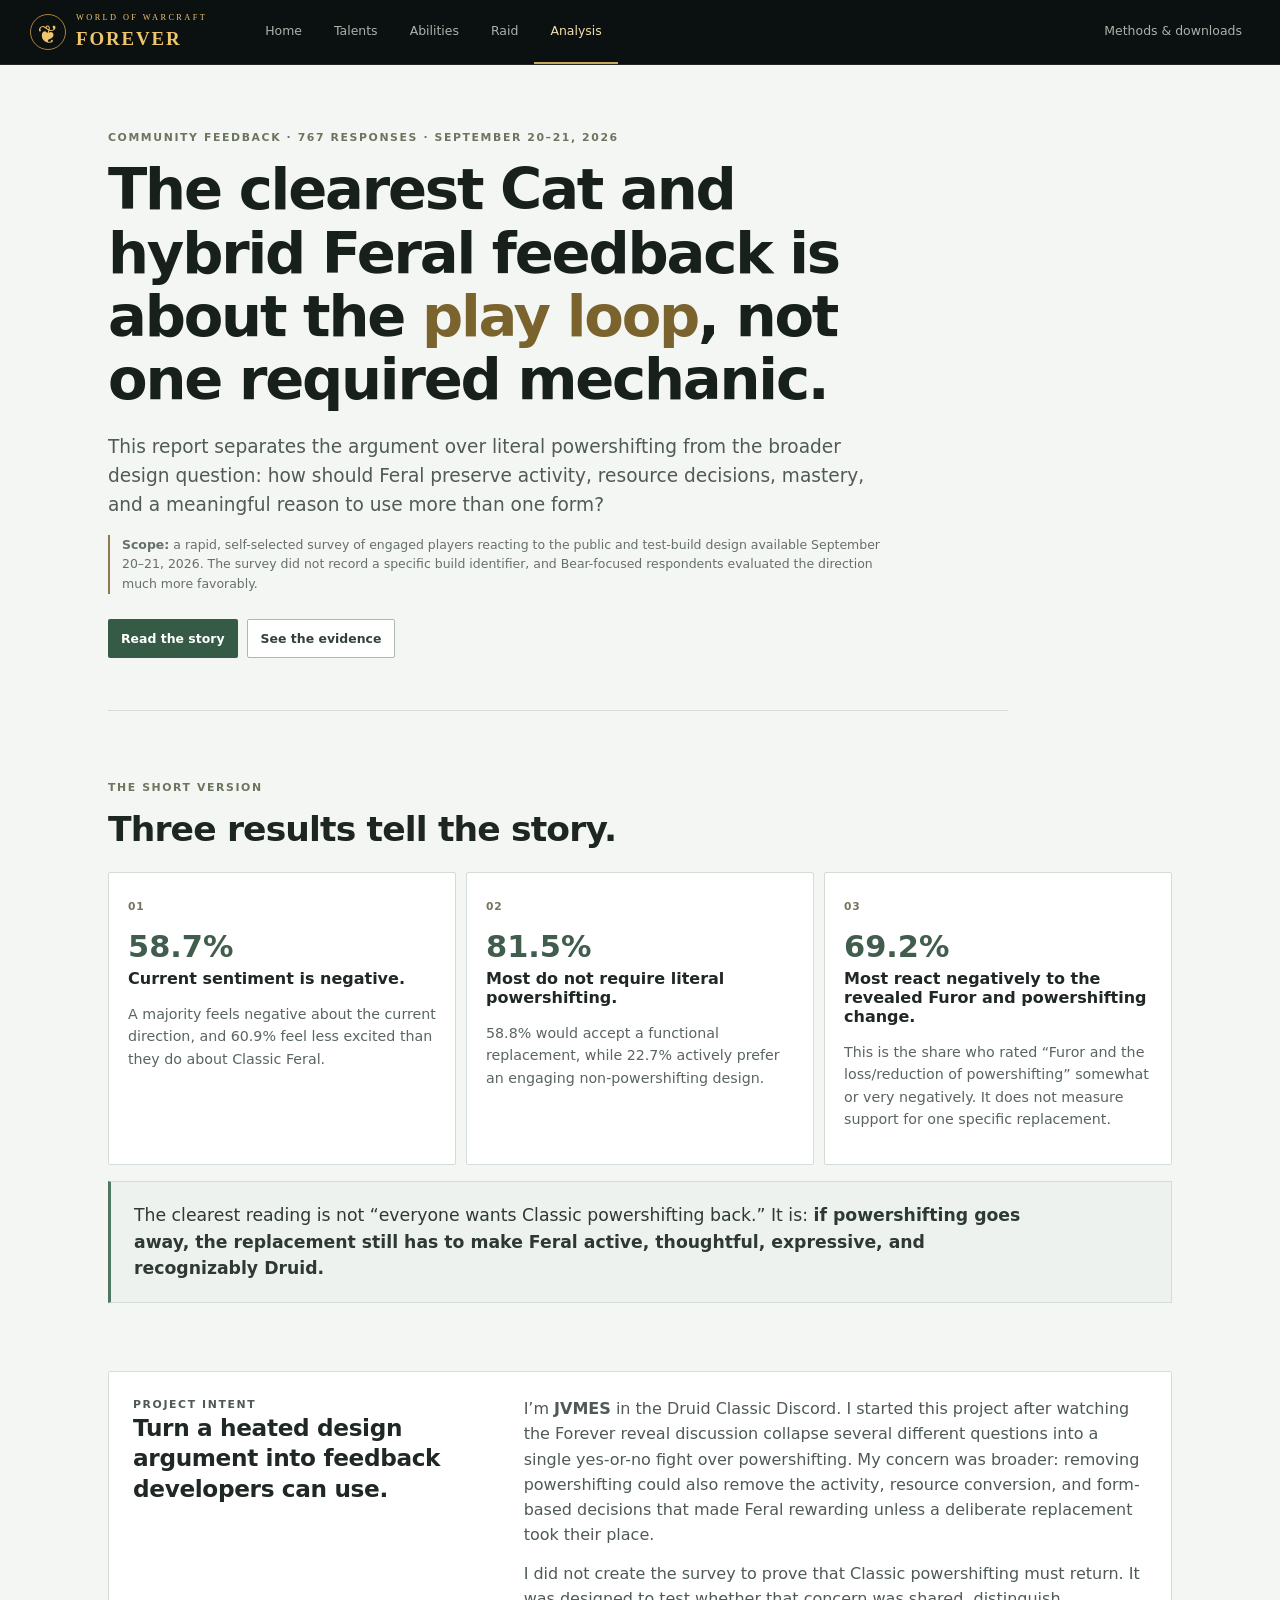
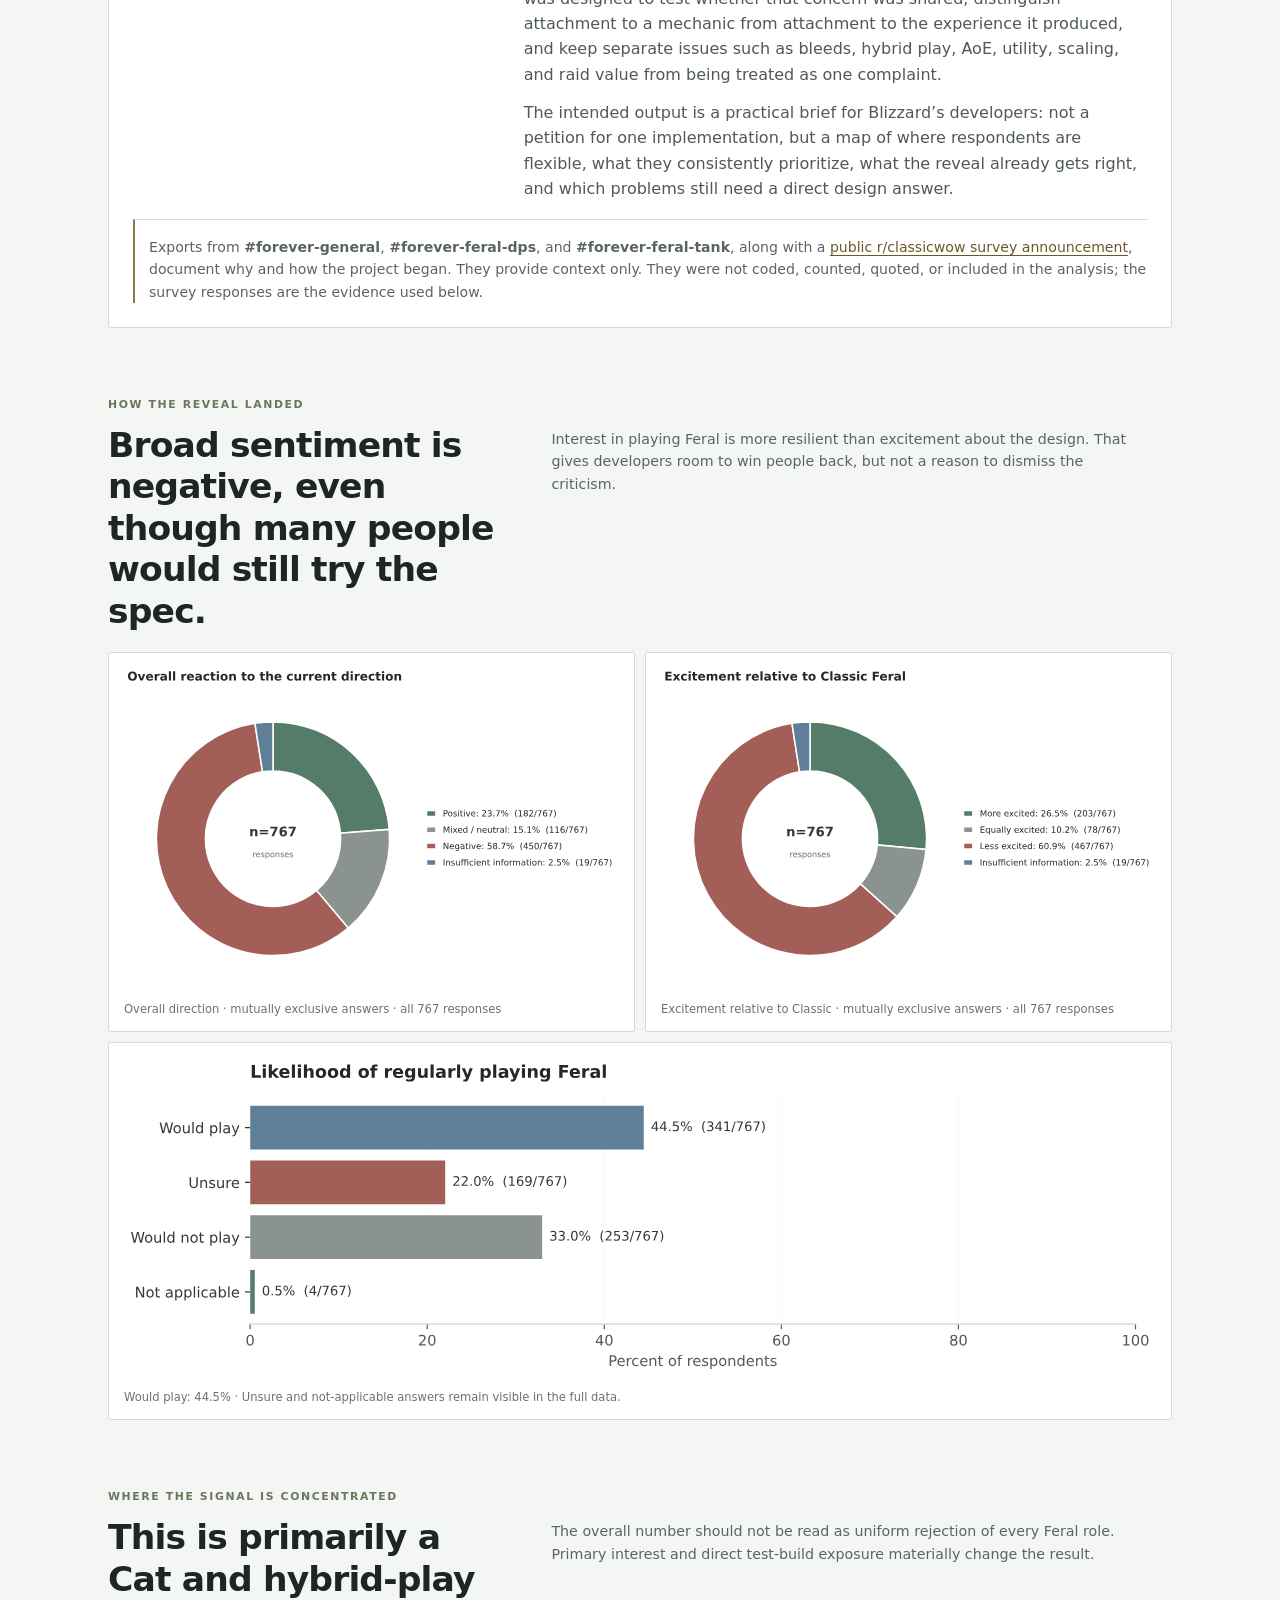
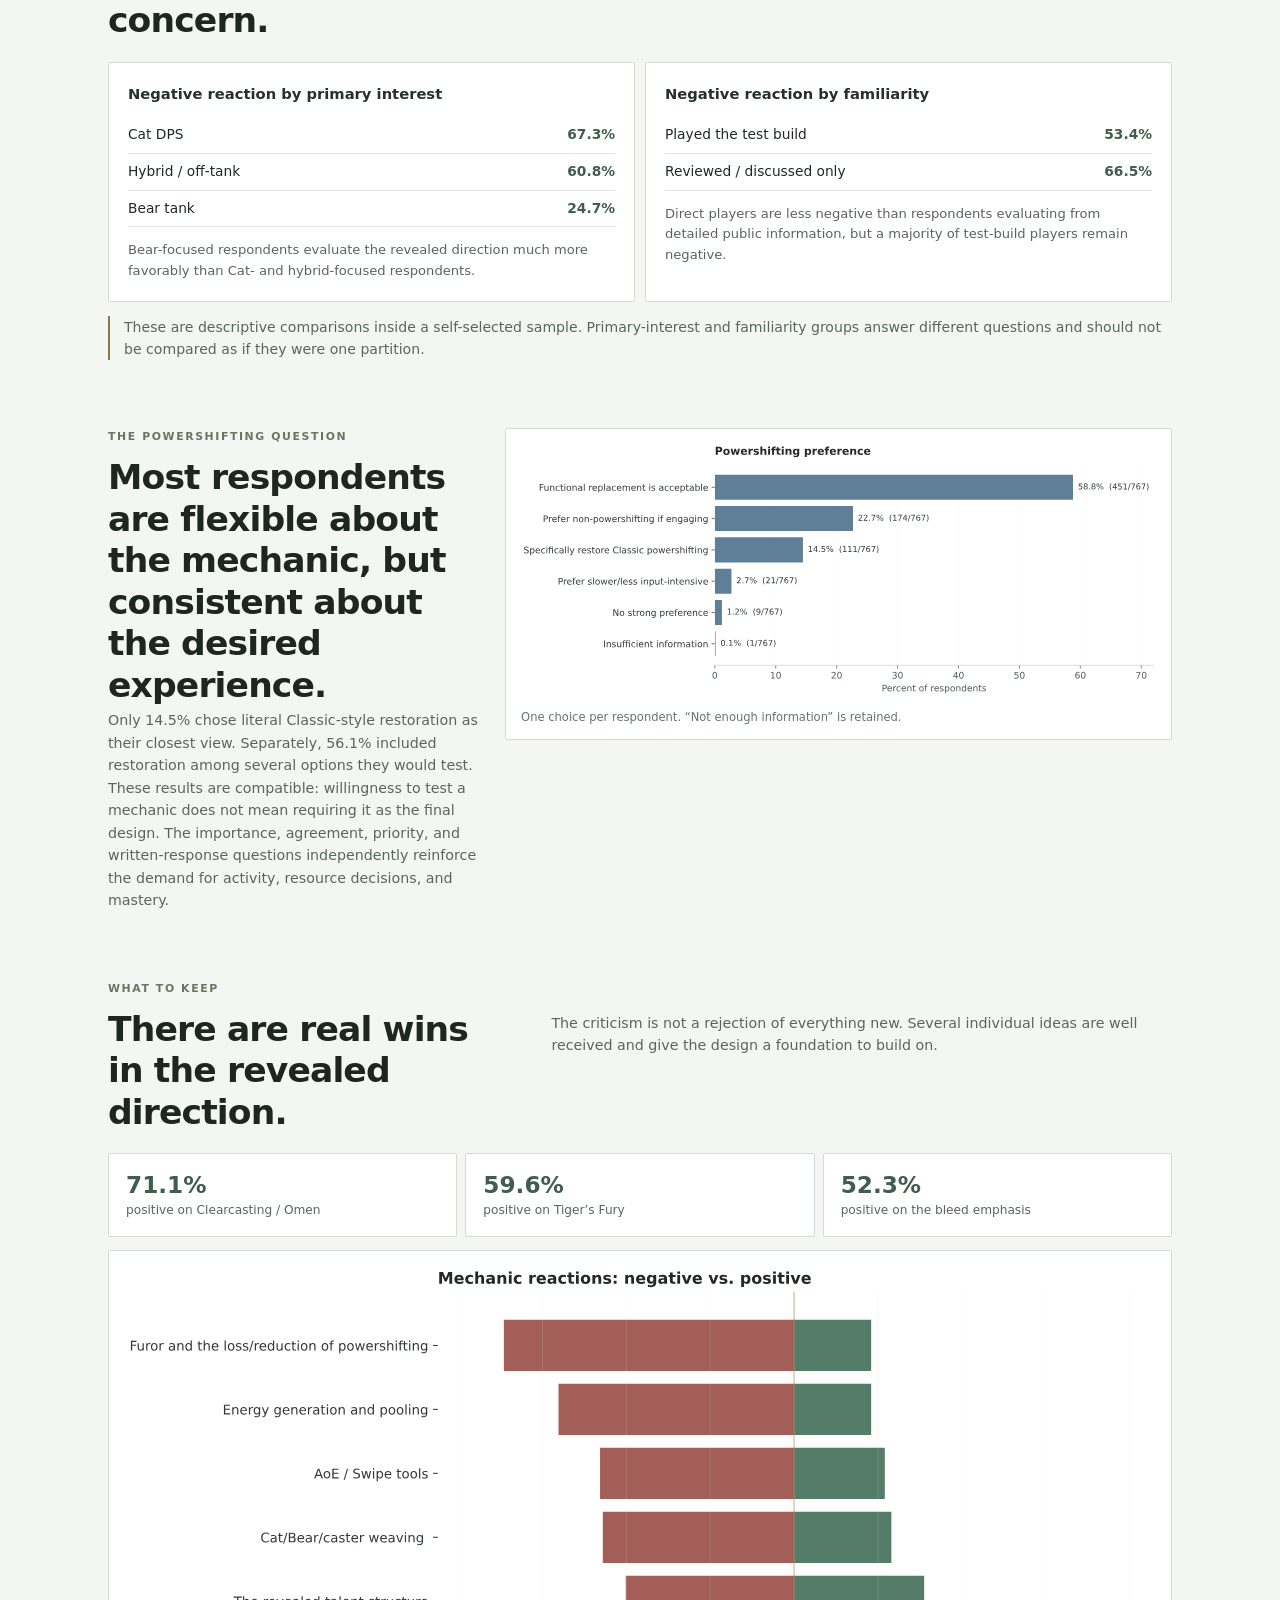
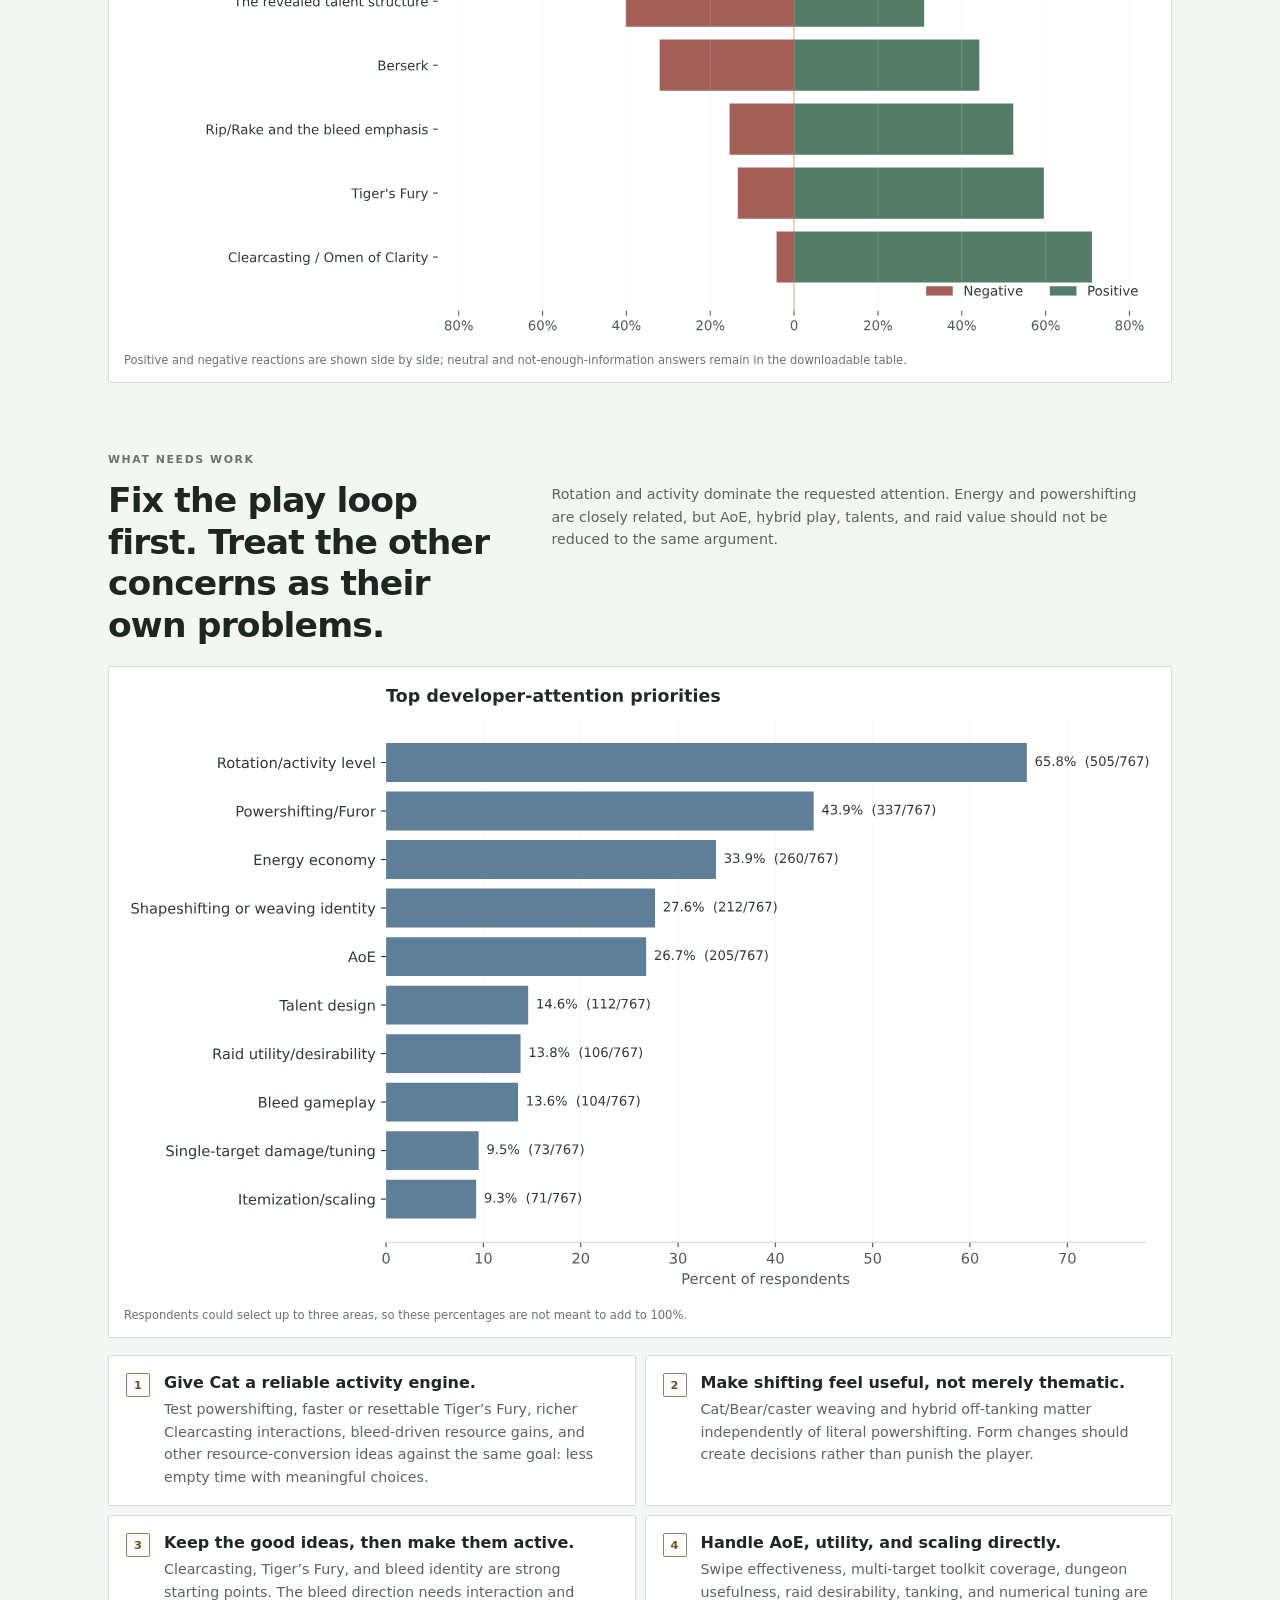
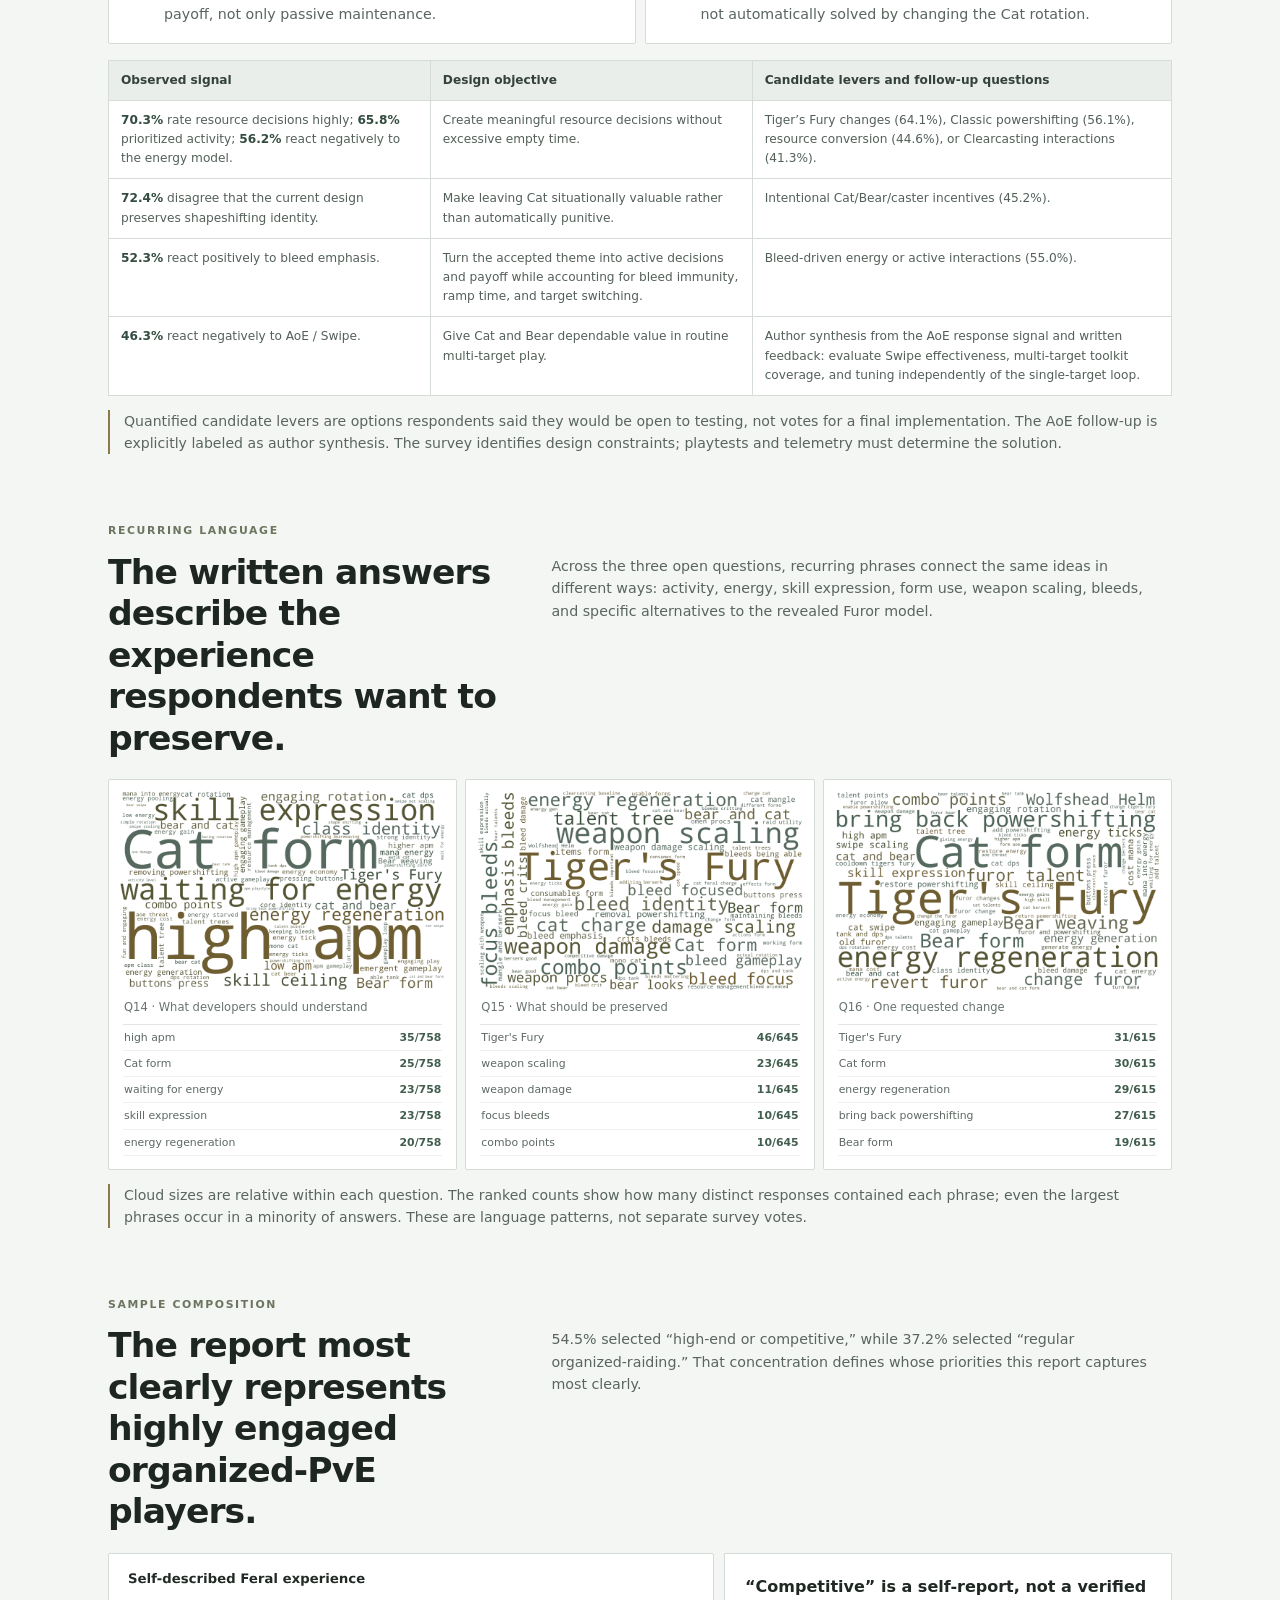
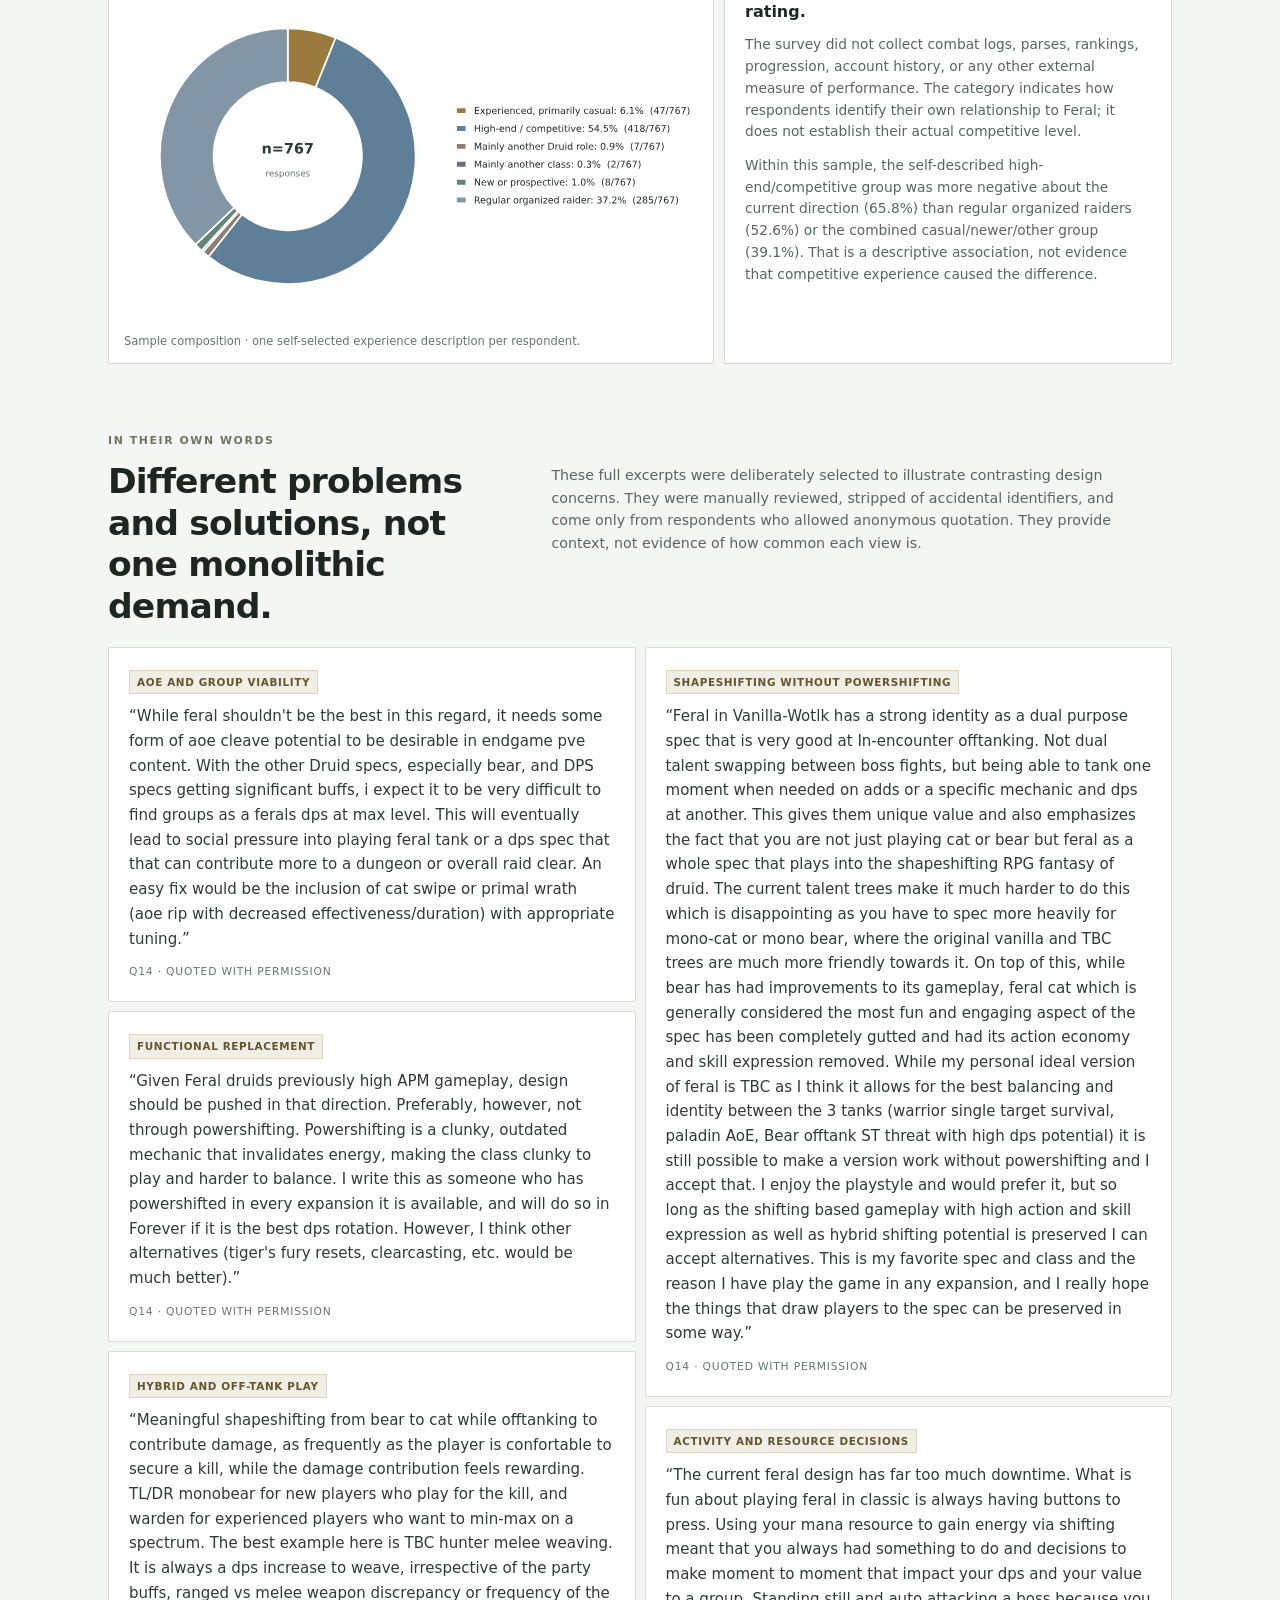
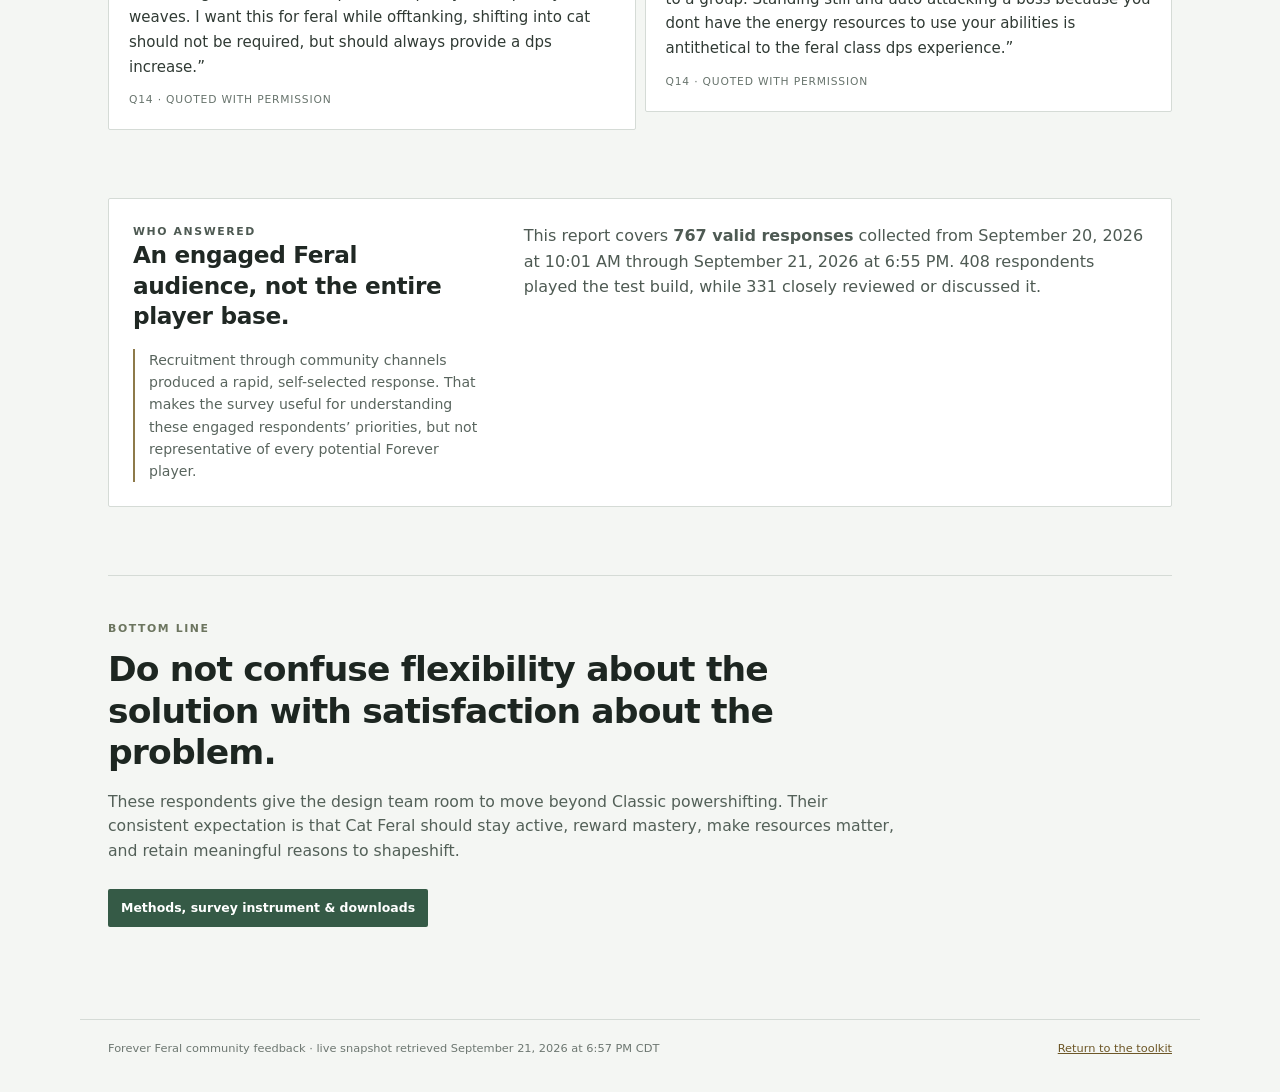
==== analysis/index.html @ f48266db "Add toolkit home and restore Feral community analysis" ====
<!doctype html>
<html lang="en">
<head>
  <meta charset="utf-8">
  <meta name="viewport" content="width=device-width,initial-scale=1">
  <meta name="description" content="What 767 engaged Feral players like, dislike, and want changed about the currently revealed Forever design.">
  <link rel="canonical" href="https://jvmes-wow.github.io/forever-toolkit/analysis/">
  <meta property="og:type" content="article">
  <meta property="og:site_name" content="WoW Forever Druid">
  <meta property="og:title" content="Forever Feral Community Feedback">
  <meta property="og:description" content="767 engaged players on Cat and hybrid Feral: the play loop, resource decisions, shapeshifting, and design directions worth testing.">
  <meta property="og:url" content="https://jvmes-wow.github.io/forever-toolkit/analysis/">
  <meta property="og:image" content="https://jvmes-wow.github.io/forever-toolkit/analysis/og-report.png">
  <meta property="og:image:secure_url" content="https://jvmes-wow.github.io/forever-toolkit/analysis/og-report.png">
  <meta property="og:image:type" content="image/png">
  <meta property="og:image:width" content="1200">
  <meta property="og:image:height" content="630">
  <meta property="og:image:alt" content="Forever Feral community survey summary showing the three headline findings.">
  <meta name="twitter:card" content="summary_large_image">
  <meta name="twitter:title" content="Forever Feral Community Feedback">
  <meta name="twitter:description" content="767 engaged players on Cat and hybrid Feral: the play loop, resource decisions, shapeshifting, and design directions worth testing.">
  <meta name="twitter:image" content="https://jvmes-wow.github.io/forever-toolkit/analysis/og-report.png">
  <meta name="twitter:image:alt" content="Forever Feral community survey summary showing the three headline findings.">
  <title>Forever Feral Community Feedback</title>
  <link rel="stylesheet" href="report.css">
</head>
<body>
<header class="topbar">
  <a class="brand" href="../"><span class="crest" aria-hidden="true">❦</span><span><small>WORLD OF WARCRAFT</small><strong>FOREVER</strong></span></a>
  <nav aria-label="Main navigation"><a href="../">Home</a><a href="../talents.html">Talents</a><a href="../abilities.html">Abilities</a><a href="../raid.html">Raid</a><a class="active" href="./" aria-current="page">Analysis</a></nav>
  <a class="method-link" href="methodology.html">Methods &amp; downloads</a>
</header>
<main>
  <section class="hero">
    <p class="eyebrow">COMMUNITY FEEDBACK · 767 RESPONSES · SEPTEMBER 20–21, 2026</p>
    <h1>The clearest Cat and hybrid Feral feedback is about the <em>play loop</em>, not one required mechanic.</h1>
    <p class="deck">This report separates the argument over literal powershifting from the broader design question: how should Feral preserve activity, resource decisions, mastery, and a meaningful reason to use more than one form?</p>
    <p class="hero-scope"><strong>Scope:</strong> a rapid, self-selected survey of engaged players reacting to the public and test-build design available September 20–21, 2026. The survey did not record a specific build identifier, and Bear-focused respondents evaluated the direction much more favorably.</p>
    <div class="hero-actions"><a class="button" href="#story">Read the story</a><a class="ghost-button" href="methodology.html">See the evidence</a></div>
  </section>

  <section id="story" class="story-section">
    <p class="eyebrow">THE SHORT VERSION</p>
    <h2>Three results tell the story.</h2>
    <div class="story-grid">
      <article class="story-card"><span>01</span><strong>58.7%</strong><h3>Current sentiment is negative.</h3><p>A majority feels negative about the current direction, and 60.9% feel less excited than they do about Classic Feral.</p></article>
      <article class="story-card"><span>02</span><strong>81.5%</strong><h3>Most do not require literal powershifting.</h3><p>58.8% would accept a functional replacement, while 22.7% actively prefer an engaging non-powershifting design.</p></article>
      <article class="story-card"><span>03</span><strong>69.2%</strong><h3>Most react negatively to the revealed Furor and powershifting change.</h3><p>This is the share who rated “Furor and the loss/reduction of powershifting” somewhat or very negatively. It does not measure support for one specific replacement.</p></article>
    </div>
    <div class="thesis"><p>The clearest reading is not “everyone wants Classic powershifting back.” It is: <strong>if powershifting goes away, the replacement still has to make Feral active, thoughtful, expressive, and recognizably Druid.</strong></p></div>
  </section>

  <section class="origin panel" aria-labelledby="origin-title">
    <div><p class="eyebrow">PROJECT INTENT</p><h2 id="origin-title">Turn a heated design argument into feedback developers can use.</h2></div>
    <div class="origin-copy">
      <p>I’m <strong>JVMES</strong> in the Druid Classic Discord. I started this project after watching the Forever reveal discussion collapse several different questions into a single yes-or-no fight over powershifting. My concern was broader: removing powershifting could also remove the activity, resource conversion, and form-based decisions that made Feral rewarding unless a deliberate replacement took their place.</p>
      <p>I did not create the survey to prove that Classic powershifting must return. It was designed to test whether that concern was shared, distinguish attachment to a mechanic from attachment to the experience it produced, and keep separate issues such as bleeds, hybrid play, AoE, utility, scaling, and raid value from being treated as one complaint.</p>
      <p>The intended output is a practical brief for Blizzard’s developers: not a petition for one implementation, but a map of where respondents are flexible, what they consistently prioritize, what the reveal already gets right, and which problems still need a direct design answer.</p>
    </div>
    <p class="context-note">Exports from <strong>#forever-general</strong>, <strong>#forever-feral-dps</strong>, and <strong>#forever-feral-tank</strong>, along with a <a href="https://www.reddit.com/r/classicwow/comments/1wljuy6/">public r/classicwow survey announcement</a>, document why and how the project began. They provide context only. They were not coded, counted, quoted, or included in the analysis; the survey responses are the evidence used below.</p>
  </section>

  <section class="chart-section">
    <div class="section-copy"><p class="eyebrow">HOW THE REVEAL LANDED</p><h2>Broad sentiment is negative, even though many people would still try the spec.</h2><p>Interest in playing Feral is more resilient than excitement about the design. That gives developers room to win people back, but not a reason to dismiss the criticism.</p></div>
    <div class="chart-grid">
      <figure><img src="figures/overall-direction.svg" alt="Donut chart showing the share of positive, mixed or neutral, negative, and insufficient-information reactions to the current Forever Feral direction."><figcaption>Overall direction · mutually exclusive answers · all 767 responses</figcaption></figure>
      <figure><img src="figures/excitement.svg" alt="Donut chart showing whether respondents are more, equally, or less excited than about Classic Feral, including insufficient information."><figcaption>Excitement relative to Classic · mutually exclusive answers · all 767 responses</figcaption></figure>
    </div>
    <figure class="wide-chart"><img src="figures/likelihood-to-play.svg" alt="Bar chart showing likelihood to main or regularly play Feral."><figcaption>Would play: 44.5% · Unsure and not-applicable answers remain visible in the full data.</figcaption></figure>
  </section>

  <section class="signal-section">
    <div class="section-copy"><p class="eyebrow">WHERE THE SIGNAL IS CONCENTRATED</p><h2>This is primarily a Cat and hybrid-play concern.</h2><p>The overall number should not be read as uniform rejection of every Feral role. Primary interest and direct test-build exposure materially change the result.</p></div>
    <div class="signal-grid">
      <article><h3>Negative reaction by primary interest</h3><div class="signal-row"><span>Cat DPS</span><strong>67.3%</strong></div><div class="signal-row"><span>Hybrid / off-tank</span><strong>60.8%</strong></div><div class="signal-row"><span>Bear tank</span><strong>24.7%</strong></div><p>Bear-focused respondents evaluate the revealed direction much more favorably than Cat- and hybrid-focused respondents.</p></article>
      <article><h3>Negative reaction by familiarity</h3><div class="signal-row"><span>Played the test build</span><strong>53.4%</strong></div><div class="signal-row"><span>Reviewed / discussed only</span><strong>66.5%</strong></div><p>Direct players are less negative than respondents evaluating from detailed public information, but a majority of test-build players remain negative.</p></article>
    </div>
    <p class="context-note">These are descriptive comparisons inside a self-selected sample. Primary-interest and familiarity groups answer different questions and should not be compared as if they were one partition.</p>
  </section>

  <section class="split-section">
    <div class="section-copy"><p class="eyebrow">THE POWERSHIFTING QUESTION</p><h2>Most respondents are flexible about the mechanic, but consistent about the desired experience.</h2><p>Only 14.5% chose literal Classic-style restoration as their closest view. Separately, 56.1% included restoration among several options they would test. These results are compatible: willingness to test a mechanic does not mean requiring it as the final design. The importance, agreement, priority, and written-response questions independently reinforce the demand for activity, resource decisions, and mastery.</p></div>
    <figure><img src="figures/powershifting-preference.svg" alt="Bar chart comparing six views of powershifting and possible replacements."><figcaption>One choice per respondent. “Not enough information” is retained.</figcaption></figure>
  </section>

  <section class="mechanics-section">
    <div class="section-copy"><p class="eyebrow">WHAT TO KEEP</p><h2>There are real wins in the revealed direction.</h2><p>The criticism is not a rejection of everything new. Several individual ideas are well received and give the design a foundation to build on.</p></div>
    <div class="keep-grid">
      <article><strong>71.1%</strong><span>positive on Clearcasting / Omen</span></article>
      <article><strong>59.6%</strong><span>positive on Tiger’s Fury</span></article>
      <article><strong>52.3%</strong><span>positive on the bleed emphasis</span></article>
    </div>
    <figure class="wide-chart"><img src="figures/mechanic-reactions.svg" alt="Two-sided chart comparing positive and negative reactions to individual mechanics."><figcaption>Positive and negative reactions are shown side by side; neutral and not-enough-information answers remain in the downloadable table.</figcaption></figure>
  </section>

  <section class="priority-section">
    <div class="section-copy"><p class="eyebrow">WHAT NEEDS WORK</p><h2>Fix the play loop first. Treat the other concerns as their own problems.</h2><p>Rotation and activity dominate the requested attention. Energy and powershifting are closely related, but AoE, hybrid play, talents, and raid value should not be reduced to the same argument.</p></div>
    <figure><img src="figures/developer-attention.svg" alt="Bar chart of the most-selected areas needing developer attention."><figcaption>Respondents could select up to three areas, so these percentages are not meant to add to 100%.</figcaption></figure>
    <div class="recommendations">
      <article><b>1</b><div><h3>Give Cat a reliable activity engine.</h3><p>Test powershifting, faster or resettable Tiger’s Fury, richer Clearcasting interactions, bleed-driven resource gains, and other resource-conversion ideas against the same goal: less empty time with meaningful choices.</p></div></article>
      <article><b>2</b><div><h3>Make shifting feel useful, not merely thematic.</h3><p>Cat/Bear/caster weaving and hybrid off-tanking matter independently of literal powershifting. Form changes should create decisions rather than punish the player.</p></div></article>
      <article><b>3</b><div><h3>Keep the good ideas, then make them active.</h3><p>Clearcasting, Tiger’s Fury, and bleed identity are strong starting points. The bleed direction needs interaction and payoff, not only passive maintenance.</p></div></article>
      <article><b>4</b><div><h3>Handle AoE, utility, and scaling directly.</h3><p>Swipe effectiveness, multi-target toolkit coverage, dungeon usefulness, raid desirability, tanking, and numerical tuning are not automatically solved by changing the Cat rotation.</p></div></article>
    </div>
    <div class="brief-table" aria-label="Developer design brief">
      <div class="brief-head"><span>Observed signal</span><span>Design objective</span><span>Candidate levers and follow-up questions</span></div>
      <div class="brief-row"><p><strong>70.3%</strong> rate resource decisions highly; <strong>65.8%</strong> prioritized activity; <strong>56.2%</strong> react negatively to the energy model.</p><p>Create meaningful resource decisions without excessive empty time.</p><p>Tiger’s Fury changes (64.1%), Classic powershifting (56.1%), resource conversion (44.6%), or Clearcasting interactions (41.3%).</p></div>
      <div class="brief-row"><p><strong>72.4%</strong> disagree that the current design preserves shapeshifting identity.</p><p>Make leaving Cat situationally valuable rather than automatically punitive.</p><p>Intentional Cat/Bear/caster incentives (45.2%).</p></div>
      <div class="brief-row"><p><strong>52.3%</strong> react positively to bleed emphasis.</p><p>Turn the accepted theme into active decisions and payoff while accounting for bleed immunity, ramp time, and target switching.</p><p>Bleed-driven energy or active interactions (55.0%).</p></div>
      <div class="brief-row"><p><strong>46.3%</strong> react negatively to AoE / Swipe.</p><p>Give Cat and Bear dependable value in routine multi-target play.</p><p>Author synthesis from the AoE response signal and written feedback: evaluate Swipe effectiveness, multi-target toolkit coverage, and tuning independently of the single-target loop.</p></div>
    </div>
    <p class="context-note">Quantified candidate levers are options respondents said they would be open to testing, not votes for a final implementation. The AoE follow-up is explicitly labeled as author synthesis. The survey identifies design constraints; playtests and telemetry must determine the solution.</p>
  </section>

  <section class="language-section">
    <div class="section-copy"><p class="eyebrow">RECURRING LANGUAGE</p><h2>The written answers describe the experience respondents want to preserve.</h2><p>Across the three open questions, recurring phrases connect the same ideas in different ways: activity, energy, skill expression, form use, weapon scaling, bleeds, and specific alternatives to the revealed Furor model.</p></div>
    <div class="cloud-grid"><figure><img src="figures/wordcloud-q14.png" alt="Phrase cloud for what developers should understand, sized by distinct response mentions."><figcaption>Q14 · What developers should understand</figcaption><ol class="phrase-list"><li><span>high apm</span><strong>35/758</strong></li><li><span>Cat form</span><strong>25/758</strong></li><li><span>waiting for energy</span><strong>23/758</strong></li><li><span>skill expression</span><strong>23/758</strong></li><li><span>energy regeneration</span><strong>20/758</strong></li></ol></figure><figure><img src="figures/wordcloud-q15.png" alt="Phrase cloud for what should be preserved, sized by distinct response mentions."><figcaption>Q15 · What should be preserved</figcaption><ol class="phrase-list"><li><span>Tiger's Fury</span><strong>46/645</strong></li><li><span>weapon scaling</span><strong>23/645</strong></li><li><span>weapon damage</span><strong>11/645</strong></li><li><span>focus bleeds</span><strong>10/645</strong></li><li><span>combo points</span><strong>10/645</strong></li></ol></figure><figure><img src="figures/wordcloud-q16.png" alt="Phrase cloud for one requested change, sized by distinct response mentions."><figcaption>Q16 · One requested change</figcaption><ol class="phrase-list"><li><span>Tiger's Fury</span><strong>31/615</strong></li><li><span>Cat form</span><strong>30/615</strong></li><li><span>energy regeneration</span><strong>29/615</strong></li><li><span>bring back powershifting</span><strong>27/615</strong></li><li><span>Bear form</span><strong>19/615</strong></li></ol></figure></div>
    <p class="context-note">Cloud sizes are relative within each question. The ranked counts show how many distinct responses contained each phrase; even the largest phrases occur in a minority of answers. These are language patterns, not separate survey votes.</p>
  </section>

  <section class="profile-section">
    <div class="section-copy"><p class="eyebrow">SAMPLE COMPOSITION</p><h2>The report most clearly represents highly engaged organized-PvE players.</h2><p>54.5% selected “high-end or competitive,” while 37.2% selected “regular organized-raiding.” That concentration defines whose priorities this report captures most clearly.</p></div>
    <div class="profile-grid">
      <figure><img src="figures/experience-profile.svg" alt="Donut chart showing respondents' self-described Feral experience levels."><figcaption>Sample composition · one self-selected experience description per respondent.</figcaption></figure>
      <div class="profile-note"><h3>“Competitive” is a self-report, not a verified rating.</h3><p>The survey did not collect combat logs, parses, rankings, progression, account history, or any other external measure of performance. The category indicates how respondents identify their own relationship to Feral; it does not establish their actual competitive level.</p><p>Within this sample, the self-described high-end/competitive group was more negative about the current direction (65.8%) than regular organized raiders (52.6%) or the combined casual/newer/other group (39.1%). That is a descriptive association, not evidence that competitive experience caused the difference.</p></div>
    </div>
  </section>

  <section class="voices-section">
    <div class="section-copy"><p class="eyebrow">IN THEIR OWN WORDS</p><h2>Different problems and solutions, not one monolithic demand.</h2><p>These full excerpts were deliberately selected to illustrate contrasting design concerns. They were manually reviewed, stripped of accidental identifiers, and come only from respondents who allowed anonymous quotation. They provide context, not evidence of how common each view is.</p></div>
    <div class="quote-grid"><div class="quote-column"><blockquote><span class="quote-label">AoE and group viability</span><p>“While feral shouldn't be the best in this regard, it needs some form of aoe cleave potential to be desirable in endgame pve content. With the other Druid specs, especially bear, and DPS specs getting significant buffs, i expect it to be very difficult to find groups as a ferals dps at max level. This will eventually lead to social pressure into playing feral tank or a dps spec that that can contribute more to a dungeon or overall raid clear. An easy fix would be the inclusion of cat swipe or primal wrath (aoe rip with decreased effectiveness/duration) with appropriate tuning.”</p><footer>Q14 · quoted with permission</footer></blockquote><blockquote><span class="quote-label">Functional replacement</span><p>“Given Feral druids previously high APM gameplay, design should be pushed in that direction. Preferably, however, not through powershifting. Powershifting is a clunky, outdated mechanic that invalidates energy, making the class clunky to play and harder to balance. I write this as someone who has powershifted in every expansion it is available, and will do so in Forever if it is the best dps rotation. However, I think other alternatives (tiger's fury resets, clearcasting, etc. would be much better).”</p><footer>Q14 · quoted with permission</footer></blockquote><blockquote><span class="quote-label">Hybrid and off-tank play</span><p>“Meaningful shapeshifting from bear to cat while offtanking to contribute damage, as frequently as the player is confortable to secure a kill, while the damage contribution feels rewarding. TL/DR monobear for new players who play for the kill, and warden for experienced players who want to min-max on a spectrum. The best example here is TBC hunter melee weaving. It is always a dps increase to weave, irrespective of the party buffs, ranged vs melee weapon discrepancy or frequency of the weaves. I want this for feral while offtanking, shifting into cat should not be required, but should always provide a dps increase.”</p><footer>Q14 · quoted with permission</footer></blockquote></div><div class="quote-column"><blockquote><span class="quote-label">Shapeshifting without powershifting</span><p>“Feral in Vanilla-Wotlk has a strong identity as a dual purpose spec that is very good at In-encounter offtanking. Not dual talent swapping between boss fights, but being able to tank one moment when needed on adds or a specific mechanic and dps at another. This gives them unique value and also emphasizes the fact that you are not just playing cat or bear but feral as a whole spec that plays into the shapeshifting RPG fantasy of druid. The current talent trees make it much harder to do this which is disappointing as you have to spec more heavily for mono-cat or mono bear, where the original vanilla and TBC trees are much more friendly towards it. On top of this, while bear has had improvements to its gameplay, feral cat which is generally considered the most fun and engaging aspect of the spec has been completely gutted and had its action economy and skill expression removed. While my personal ideal version of feral is TBC as I think it allows for the best balancing and identity between the 3 tanks (warrior single target survival, paladin AoE, Bear offtank ST threat with high dps potential) it is still possible to make a version work without powershifting and I accept that. I enjoy the playstyle and would prefer it, but so long as the shifting based gameplay with high action and skill expression as well as hybrid shifting potential is preserved I can accept alternatives. This is my favorite spec and class and the reason I have play the game in any expansion, and I really hope the things that draw players to the spec can be preserved in some way.”</p><footer>Q14 · quoted with permission</footer></blockquote><blockquote><span class="quote-label">Activity and resource decisions</span><p>“The current feral design has far too much downtime. What is fun about playing feral in classic is always having buttons to press. Using your mana resource to gain energy via shifting meant that you always had something to do and decisions to make moment to moment that impact your dps and your value to a group. Standing still and auto attacking a boss because you dont have the energy resources to use your abilities is antithetical to the feral class dps experience.”</p><footer>Q14 · quoted with permission</footer></blockquote></div></div>
  </section>

  <section class="sample-section panel">
    <div><p class="eyebrow">WHO ANSWERED</p><h2>An engaged Feral audience, not the entire player base.</h2></div>
    <p>This report covers <strong>767 valid responses</strong> collected from September 20, 2026 at 10:01 AM through September 21, 2026 at 6:55 PM. 408 respondents played the test build, while 331 closely reviewed or discussed it.</p>
    <p class="context-note">Recruitment through community channels produced a rapid, self-selected response. That makes the survey useful for understanding these engaged respondents’ priorities, but not representative of every potential Forever player.</p>
  </section>

  <section class="closing"><p class="eyebrow">BOTTOM LINE</p><h2>Do not confuse flexibility about the solution with satisfaction about the problem.</h2><p>These respondents give the design team room to move beyond Classic powershifting. Their consistent expectation is that Cat Feral should stay active, reward mastery, make resources matter, and retain meaningful reasons to shapeshift.</p><div class="hero-actions"><a class="button" href="methodology.html">Methods, survey instrument &amp; downloads</a></div></section>
</main>
<footer class="page-foot"><span>Forever Feral community feedback · live snapshot retrieved September 21, 2026 at 6:57 PM CDT</span><a href="../">Return to the toolkit</a></footer>
</body>
</html>
---- analysis/report.css ----
:root{color-scheme:light;font-family:system-ui,-apple-system,BlinkMacSystemFont,"Segoe UI",sans-serif;background:#f4f6f3;color:#202824;font-size:16px;--gold:#927234;--gold-soft:#a7833c;--muted:#626e67;--line:#d5dbd6;--panel:#fff;--green:#4f7661;--red:#9b5751}
*{box-sizing:border-box}html{scroll-behavior:smooth}body{margin:0;min-height:100vh;background:#f4f6f3;line-height:1.58}a:focus-visible{outline:2px solid #927234;outline-offset:4px}
.topbar{height:65px;padding:0 max(24px,calc((100vw - 1220px)/2));border-bottom:1px solid #ffffff18;display:flex;align-items:center;gap:42px;background:#0b1010;position:sticky;top:0;z-index:4}.brand{display:flex;align-items:center;gap:10px;text-decoration:none;color:#f0c66d}.brand small,.brand strong{display:block;font-family:Georgia,serif}.brand small{font-size:.52rem;letter-spacing:.15rem}.brand strong{font-size:1.18rem;letter-spacing:.12rem}.crest{width:36px;height:36px;border:1px solid #ad823b;border-radius:50%;display:grid;place-items:center;font-size:1.55rem}.topbar nav{display:flex;align-self:stretch}.topbar nav a,.method-link{color:#aab3aa;text-decoration:none;padding:0 16px;display:flex;align-items:center;border-bottom:2px solid transparent;font-size:.78rem}.topbar nav a:hover,.topbar nav a.active,.method-link:hover,.method-link.active{color:#f0dfad;border-color:#c6a85f}.method-link{margin-left:auto;padding-left:8px;padding-right:8px}
main{max-width:1120px;margin:auto;padding:0 28px 76px}.hero{padding:64px 0 52px;max-width:900px;border-bottom:1px solid var(--line)}.eyebrow{margin:0 0 12px;font-size:.68rem;font-weight:750;letter-spacing:.1rem;color:#6c755f}.hero h1,.methods-hero h1{font:650 clamp(2.25rem,4.5vw,4rem)/1.1 system-ui,-apple-system,BlinkMacSystemFont,"Segoe UI",sans-serif;letter-spacing:-.038em;margin:0;max-width:19ch;color:#18201c}.hero h1 em{color:#7b632e;font-style:normal}.deck{color:#4f5b54;font-size:clamp(1rem,1.5vw,1.16rem);line-height:1.58;max-width:790px;margin:20px 0 0}.hero-scope{max-width:790px;margin:15px 0 0;padding-left:12px;border-left:2px solid #8d7a4a;color:#657068;font-size:.78rem}.hero-actions{display:flex;gap:9px;flex-wrap:wrap;margin-top:25px}.button,.ghost-button{display:inline-flex;align-items:center;text-decoration:none;border-radius:2px;padding:9px 13px;font-size:.78rem;font-weight:700}.button{background:#355a46;color:#fff}.ghost-button{border:1px solid #aeb7b0;color:#34413a;background:#fff}
.panel,figure,.story-card,.keep-grid article,.recommendations article,blockquote,.signal-grid article{border:1px solid var(--line);background:var(--panel);border-radius:2px}.origin{margin-top:68px}.origin,.sample-section{padding:24px;display:grid;grid-template-columns:.72fr 1.28fr;gap:18px 40px;align-items:start}.origin h2,.sample-section h2{margin:0;font:650 1.45rem/1.3 system-ui,-apple-system,BlinkMacSystemFont,"Segoe UI",sans-serif;letter-spacing:-.015em}.origin p,.sample-section p{margin:0;color:#4e5a53}.origin-copy{display:grid;gap:13px}.origin .context-note{grid-column:1/-1;border-top:1px solid var(--line);padding-top:16px}.context-note{border-left:2px solid #8d7a4a;padding-left:14px;color:#59655e!important;font-size:.88rem}.context-note a,.method-section p a{color:#6d5727;text-underline-offset:3px}
.story-section,.chart-section,.signal-section,.split-section,.mechanics-section,.priority-section,.language-section,.profile-section,.voices-section,.sample-section,.closing{margin-top:68px}.story-section>h2,.section-copy h2,.closing h2,.method-section h2{font:650 clamp(1.55rem,2.7vw,2.2rem)/1.2 system-ui,-apple-system,BlinkMacSystemFont,"Segoe UI",sans-serif;letter-spacing:-.025em;margin:0;max-width:27ch;color:#1d2621}.story-grid{display:grid;grid-template-columns:repeat(3,1fr);gap:10px;margin-top:22px}.story-card{padding:19px}.story-card>span{color:#78725e;font:750 .67rem system-ui,sans-serif;letter-spacing:.08em}.story-card>strong{display:block;color:#405d4d;font:680 1.9rem system-ui,sans-serif;margin:12px 0 5px;font-variant-numeric:tabular-nums}.story-card h3,.recommendations h3{font:680 1rem system-ui,sans-serif;margin:0;color:#202824}.story-card p,.section-copy>p:last-child,.recommendations p{color:#59655e;font-size:.89rem}.thesis{margin-top:16px;padding:20px 23px;background:#edf2ee;border:1px solid var(--line);border-left:3px solid var(--green)}.thesis p{margin:0;font:540 1.08rem/1.55 system-ui,sans-serif;max-width:900px;color:#2d3932}
.section-copy{display:grid;grid-template-columns:.65fr 1fr;gap:0 40px;align-items:start;margin-bottom:20px}.section-copy .eyebrow{grid-column:1/-1}.section-copy h2{grid-column:1}.section-copy>p:last-child{grid-column:2;margin:3px 0 0;max-width:600px}.chart-grid{display:grid;grid-template-columns:1fr 1fr;gap:10px}figure{margin:0;padding:11px;overflow:hidden}figure img{display:block;width:100%;height:auto}figcaption{font-size:.72rem;color:#68746d;margin:8px 4px 2px}.wide-chart{margin-top:10px}.split-section{display:grid;grid-template-columns:.72fr 1.28fr;gap:22px;align-items:start}.split-section .section-copy{display:block;margin:0}.split-section .section-copy>*{display:block}
.signal-grid{display:grid;grid-template-columns:1fr 1fr;gap:10px}.signal-grid article{padding:19px}.signal-grid h3{font-size:.92rem;margin:0 0 12px;color:#26312b}.signal-grid article>p{color:#59655e;font-size:.82rem;margin:13px 0 0}.signal-row{display:flex;justify-content:space-between;gap:16px;padding:7px 0;border-bottom:1px solid #e3e7e3;font-size:.86rem}.signal-row strong{color:#405d4d;font-variant-numeric:tabular-nums}.signal-section>.context-note{margin:14px 0 0}.keep-grid{display:grid;grid-template-columns:repeat(3,1fr);gap:8px;margin:0 0 13px}.keep-grid article{padding:17px}.keep-grid strong{display:block;color:#405d4d;font:680 1.45rem system-ui,sans-serif;font-variant-numeric:tabular-nums}.keep-grid span{display:block;color:#59655e;font-size:.76rem;line-height:1.4;margin-top:4px}.recommendations{display:grid;grid-template-columns:1fr 1fr;gap:9px;margin-top:17px}.recommendations article{padding:17px;display:grid;grid-template-columns:29px 1fr;gap:9px}.recommendations b{width:24px;height:24px;display:grid;place-items:center;border:1px solid #91805c;color:#665329;border-radius:2px;font:700 .71rem system-ui,sans-serif}.recommendations p{margin:6px 0 0}.brief-table{border:1px solid var(--line);background:#fff;margin-top:16px;font-size:.76rem}.brief-head,.brief-row{display:grid;grid-template-columns:1fr 1fr 1.3fr}.brief-head{background:#e9eeea;color:#35423b;font-weight:700}.brief-head span,.brief-row p{padding:10px 12px;margin:0;border-right:1px solid var(--line)}.brief-head span:last-child,.brief-row p:last-child{border-right:0}.brief-row{border-top:1px solid var(--line);color:#536058}.brief-row strong{color:#334c3f;font-variant-numeric:tabular-nums}.priority-section>.context-note,.language-section>.context-note{margin:14px 0 0}.phrase-list{list-style:none;margin:8px 3px 2px;padding:0;border-top:1px solid #e2e6e2}.phrase-list li{display:flex;justify-content:space-between;gap:8px;padding:4px 1px;border-bottom:1px solid #edf0ed;font-size:.68rem;color:#5d6962}.phrase-list strong{font-variant-numeric:tabular-nums;color:#405d4d}.profile-grid{display:grid;grid-template-columns:1.15fr .85fr;gap:10px;align-items:stretch}.profile-note{border:1px solid var(--line);background:#fff;padding:20px}.profile-note h3{font-size:1rem;margin:0 0 10px;color:#202824}.profile-note p{font-size:.86rem;color:#59655e;margin:0 0 12px}.profile-note p:last-child{margin-bottom:0}.quote-grid{display:grid;grid-template-columns:1fr 1fr;gap:9px;align-items:start}.quote-column{display:grid;gap:9px}.quote-column blockquote{align-self:start}blockquote{margin:0;padding:20px}.quote-label{display:inline-block;color:#65552f;background:#f1eee5;border:1px solid #ddd4bf;padding:3px 7px;margin-bottom:10px;font-size:.65rem;font-weight:700;text-transform:uppercase;letter-spacing:.04rem}blockquote p{font:400 .94rem/1.64 system-ui,sans-serif;margin:0;color:#303a34}blockquote footer{margin-top:13px;color:#68746d;font-size:.67rem;text-transform:uppercase;letter-spacing:.05rem}.closing{padding:44px 0 16px;border-top:1px solid var(--line)}.closing h2{max-width:29ch}.closing>p:not(.eyebrow){font-size:.98rem;color:#536058;max-width:800px}
.page-foot{max-width:1120px;margin:auto;border-top:1px solid var(--line);padding:20px 28px 34px;color:#6d7771;font-size:.71rem;display:flex;justify-content:space-between;gap:18px}.page-foot a{color:#6d5727}.methods-main{max-width:1040px}.methods-hero{padding:54px 0 42px;border-bottom:1px solid var(--line)}.methods-hero h1{font-size:clamp(2rem,3.8vw,3.25rem);max-width:21ch}.methods-hero .ghost-button{margin-top:21px}.method-section{margin-top:40px}.method-section.panel{padding:23px}.method-section h2{font-size:1.62rem;max-width:none}.method-section h3{font:680 1.1rem system-ui,sans-serif;margin-top:28px;color:#26312b}.method-section p,.method-section li{color:#4f5b54;max-width:82ch}.method-section code{color:#4f4328;background:#eceeea;padding:2px 5px;border-radius:2px;overflow-wrap:anywhere}.instrument{margin-top:16px}.instrument summary{cursor:pointer;display:inline-block;border:1px solid #aeb7b0;background:#fff;padding:9px 13px;color:#34413a;font-size:.8rem;font-weight:700}.table-scroll{overflow:auto;border:1px solid var(--line);border-radius:2px;margin-top:15px}.data-table{border-collapse:collapse;width:100%;font-size:.75rem;background:#fff;font-variant-numeric:tabular-nums}.data-table th,.data-table td{text-align:left;padding:8px 10px;border-bottom:1px solid #e1e5e1;vertical-align:top}.data-table th{color:#26312b;background:#edf0ed;font-weight:700}.cloud-grid{display:grid;grid-template-columns:repeat(3,1fr);gap:8px}.download-grid{display:grid;grid-template-columns:repeat(3,1fr);gap:6px}.download-grid a{color:#536158;text-decoration:none;border:1px solid var(--line);background:#fff;padding:8px 10px;border-radius:2px;font-size:.74rem;overflow-wrap:anywhere}.download-grid a:hover{border-color:#8d9a90;color:#26362d}
@media(max-width:900px){.topbar{padding:0 16px;gap:18px}.topbar nav a{padding:0 9px}.method-link{font-size:.72rem}.story-grid{grid-template-columns:1fr}.section-copy,.origin,.sample-section,.profile-grid{grid-template-columns:1fr}.section-copy>p:last-child{grid-column:1}.split-section{grid-template-columns:1fr}.keep-grid{grid-template-columns:1fr 1fr}.cloud-grid{grid-template-columns:1fr}.brief-head{display:none}.brief-row{grid-template-columns:1fr}.brief-row p{border-right:0;border-top:1px solid #e3e7e3}.brief-row p:first-child{border-top:0}.download-grid{grid-template-columns:1fr 1fr}}
@media(max-width:620px){.topbar{height:auto;min-height:64px;gap:8px;flex-wrap:wrap;padding-top:8px}.brand small{display:none}.brand strong{font-size:1rem}.crest{width:33px;height:33px}.topbar nav{order:3;width:100%;height:38px}.topbar nav a{flex:1;justify-content:center}.method-link{margin-left:auto}.hero{padding:46px 0}.hero h1{font-size:2.25rem}.origin,.sample-section{padding:18px}.chart-grid,.signal-grid,.quote-grid,.recommendations{grid-template-columns:1fr}.quote-column{display:contents}.keep-grid{grid-template-columns:1fr 1fr}.brief-row{grid-template-columns:1fr}.brief-row p{border-right:0;border-top:1px solid #e3e7e3}.brief-row p:first-child{border-top:0}main{padding:0 14px 52px}.page-foot{padding:20px 14px 30px;flex-direction:column}.download-grid{grid-template-columns:1fr}.story-section,.chart-section,.signal-section,.split-section,.mechanics-section,.priority-section,.language-section,.profile-section,.voices-section,.sample-section,.closing{margin-top:52px}}
@media(max-width:1000px){.topbar{height:auto;flex-wrap:wrap;gap:12px;padding:12px 16px 0}.topbar nav{order:3;justify-content:space-between;width:100%;height:44px}.topbar nav a{font-size:12px;padding:0 8px}.method-link{margin-left:auto;font-size:11px}}
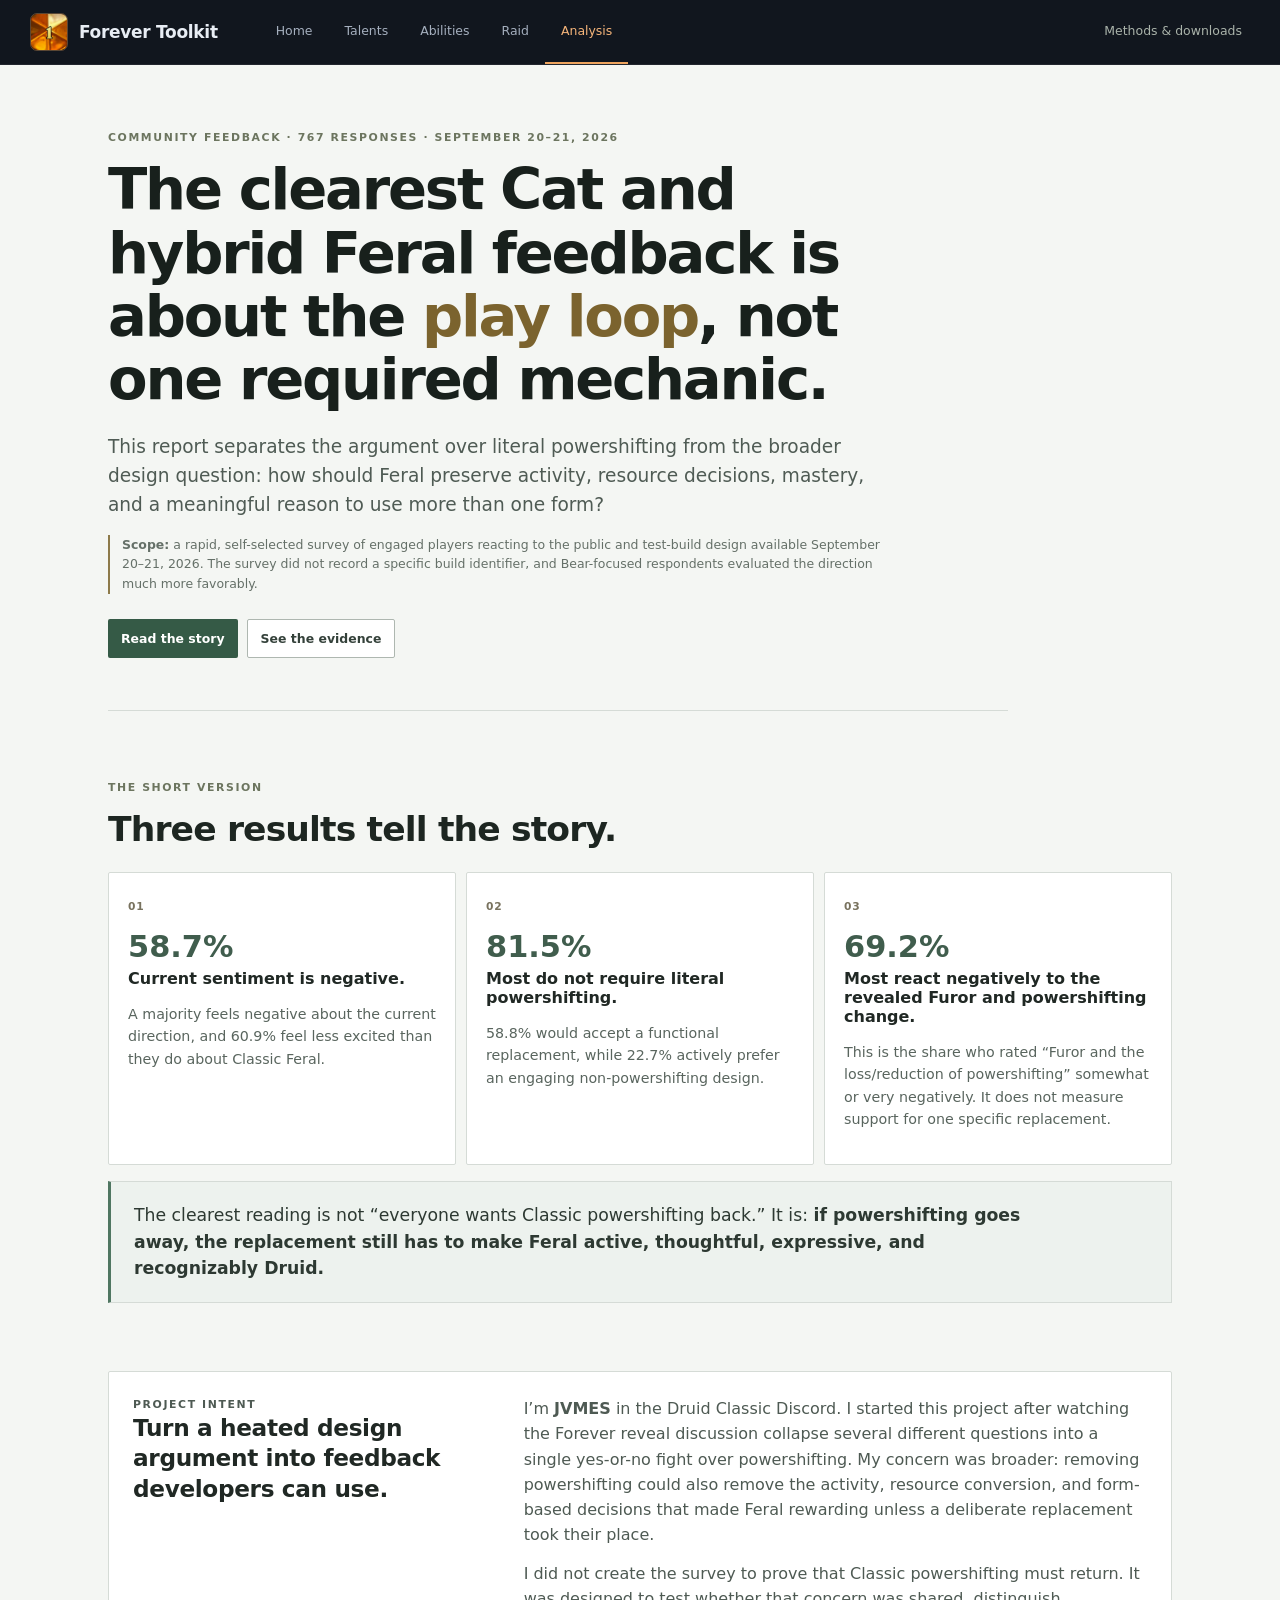
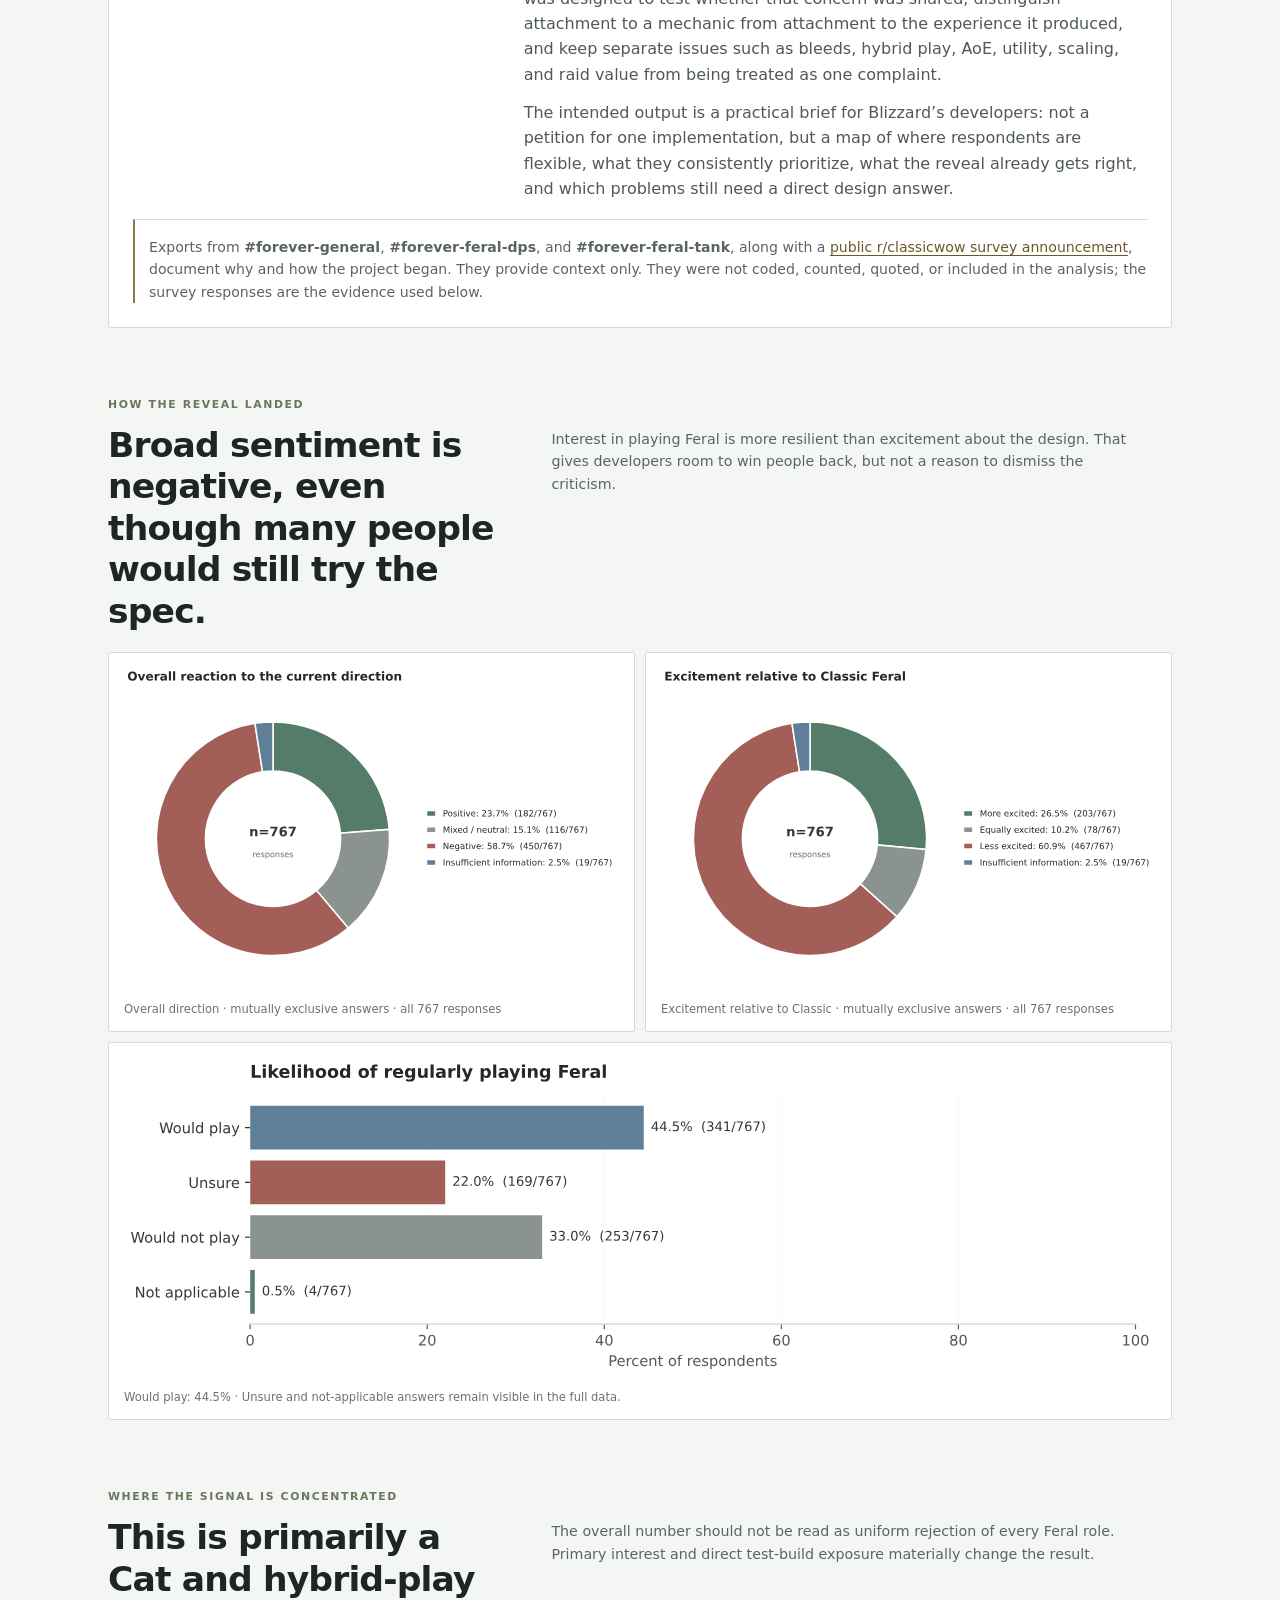
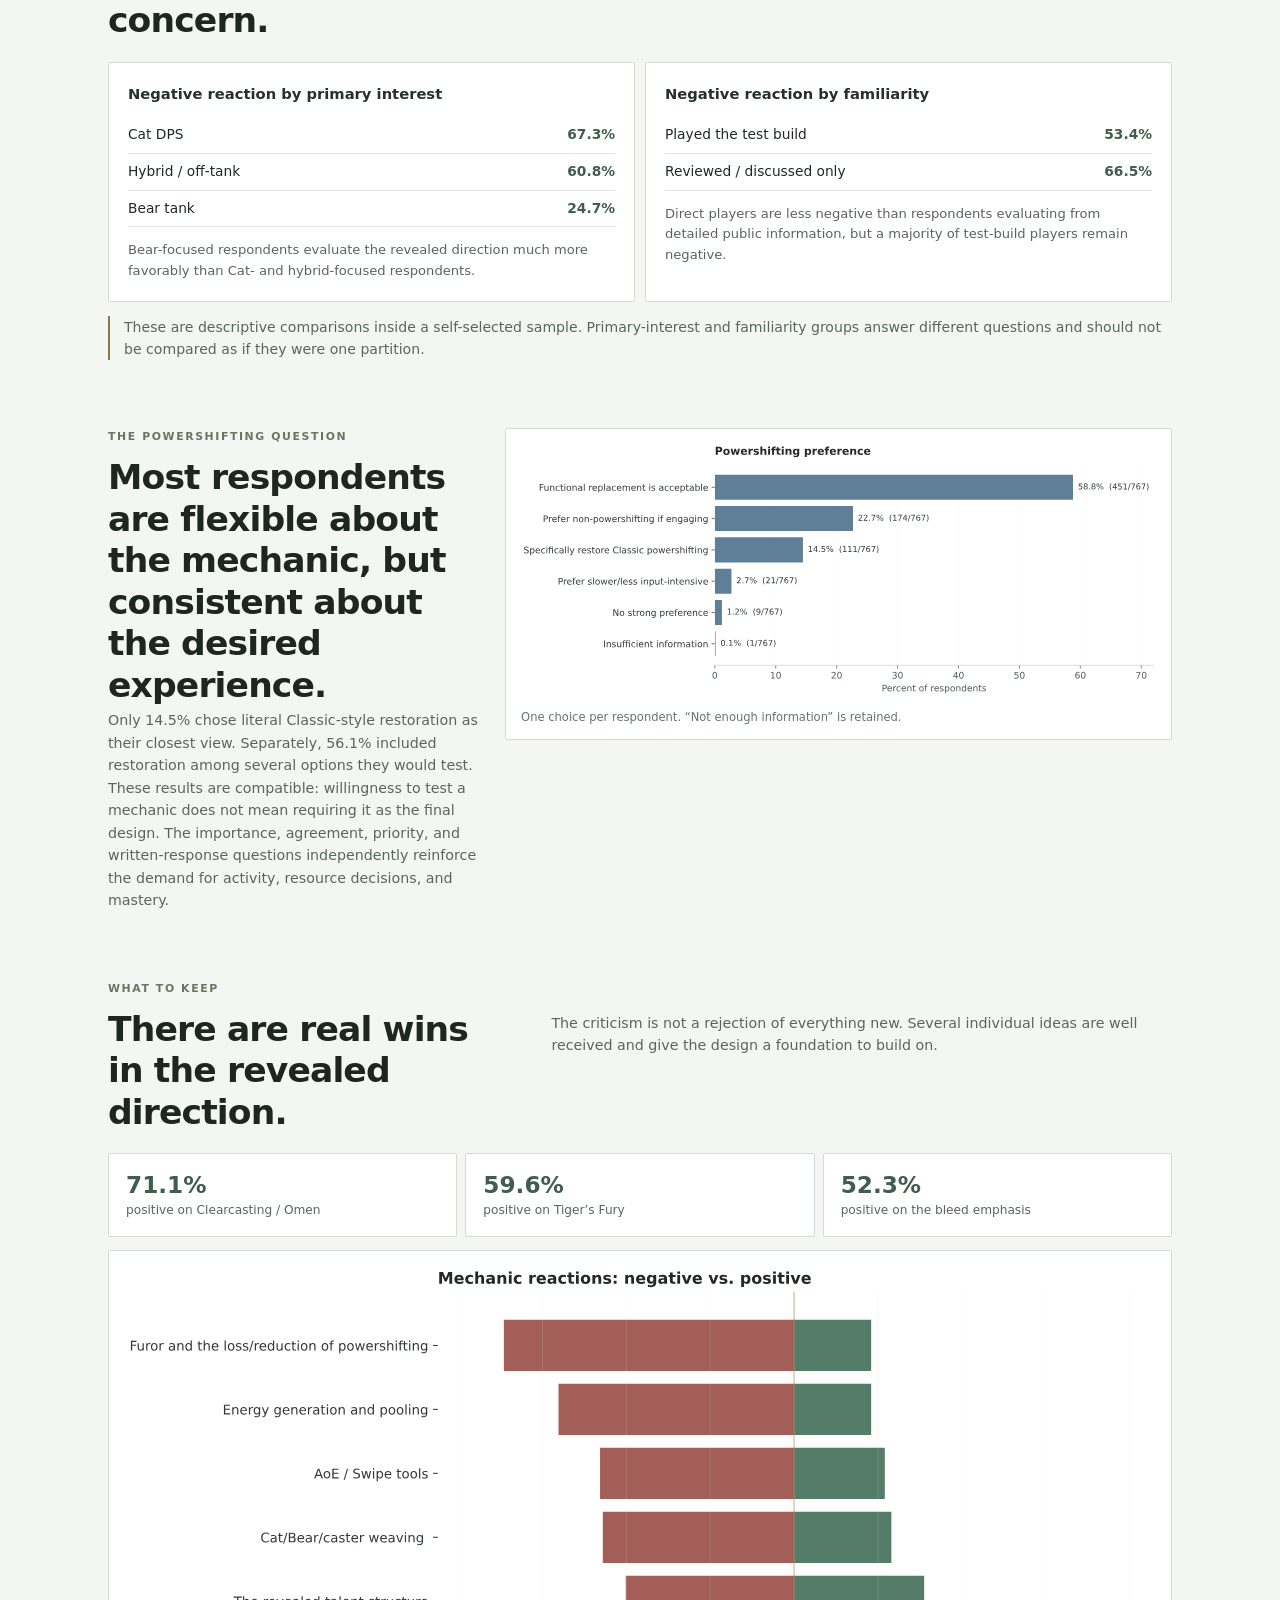
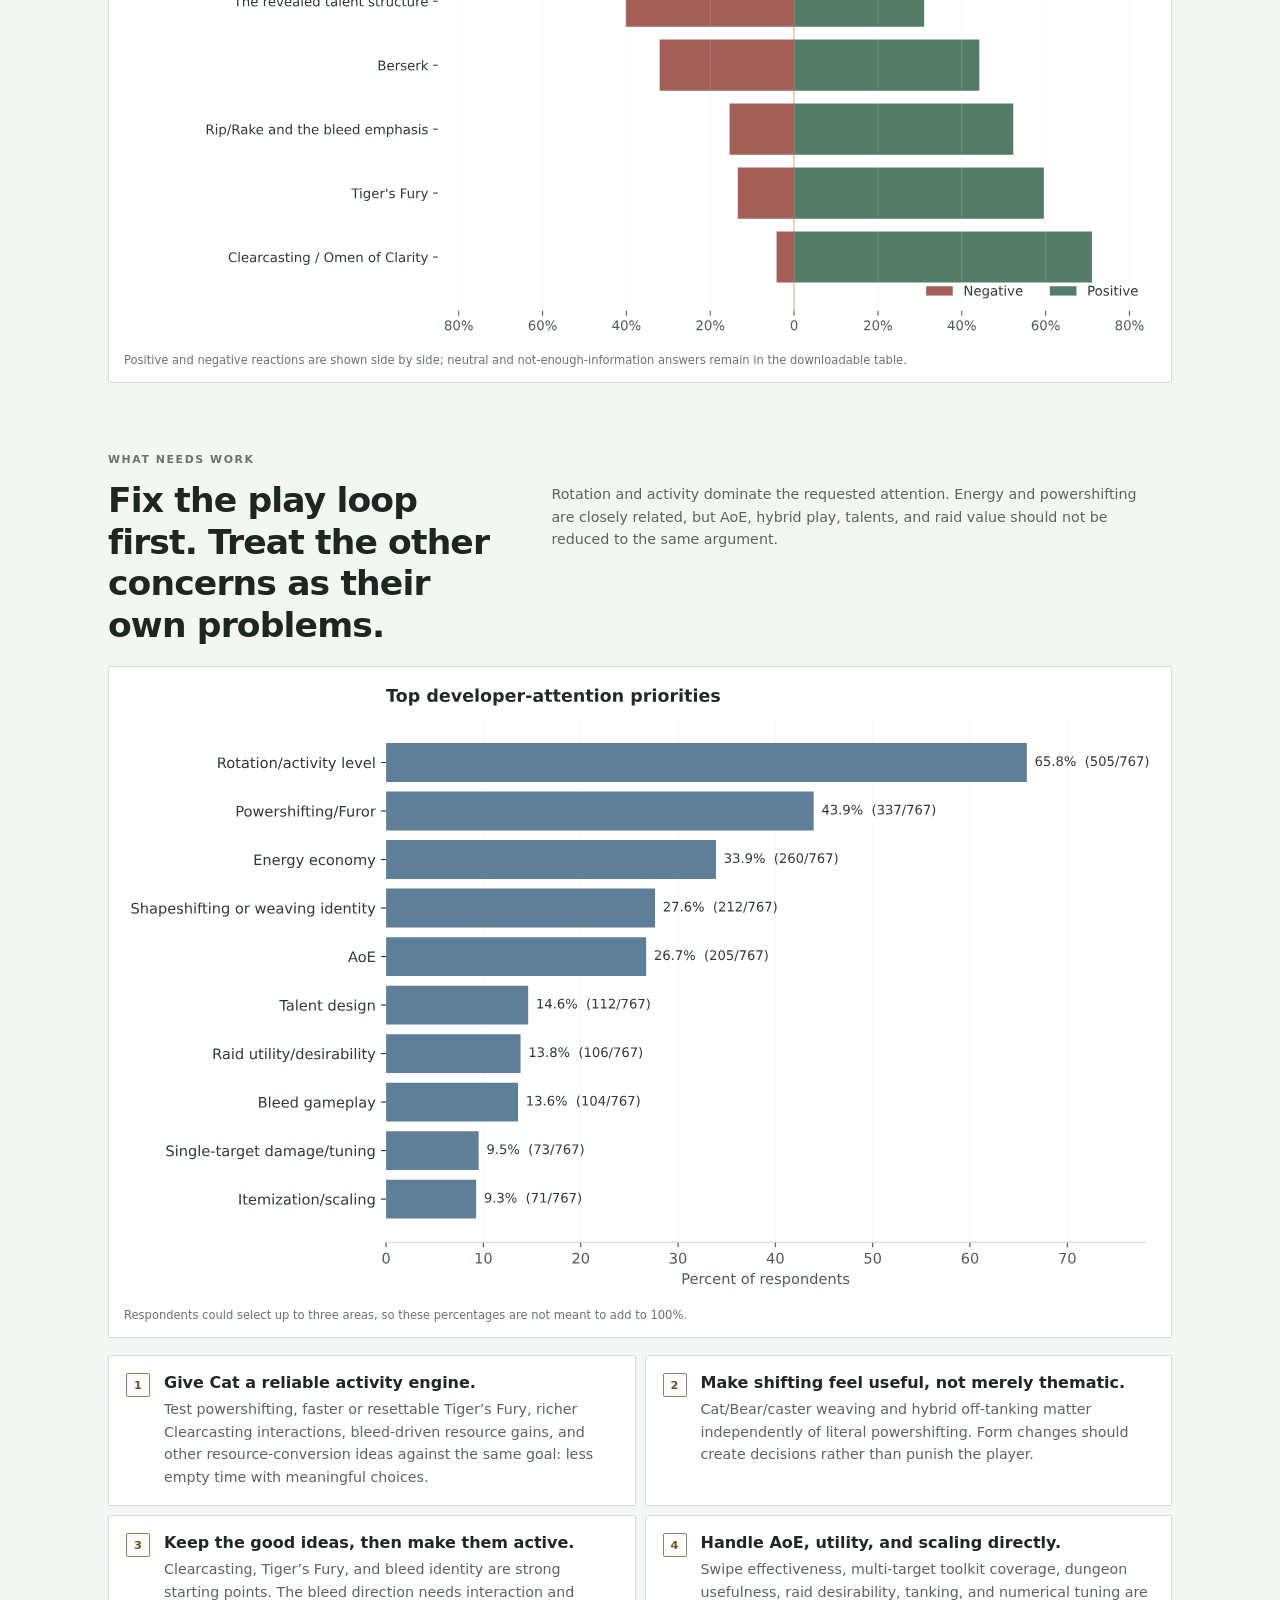
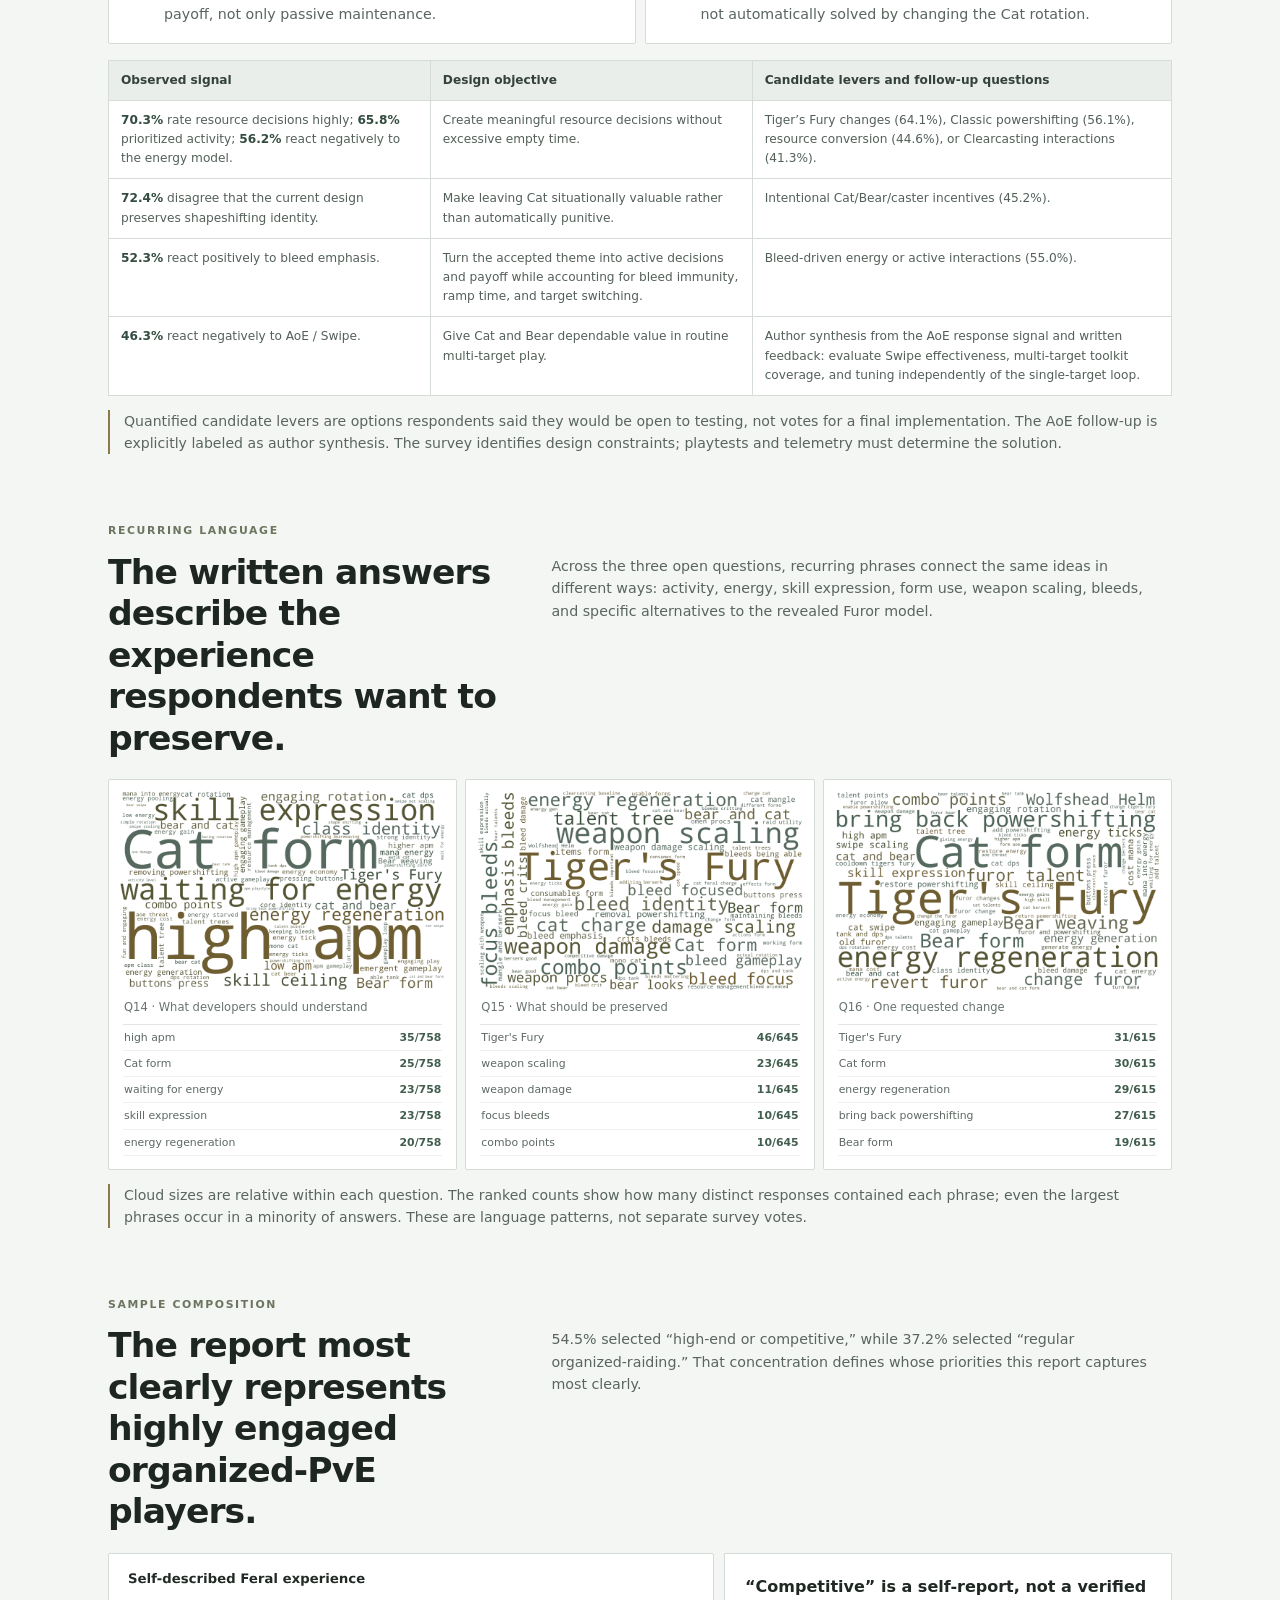
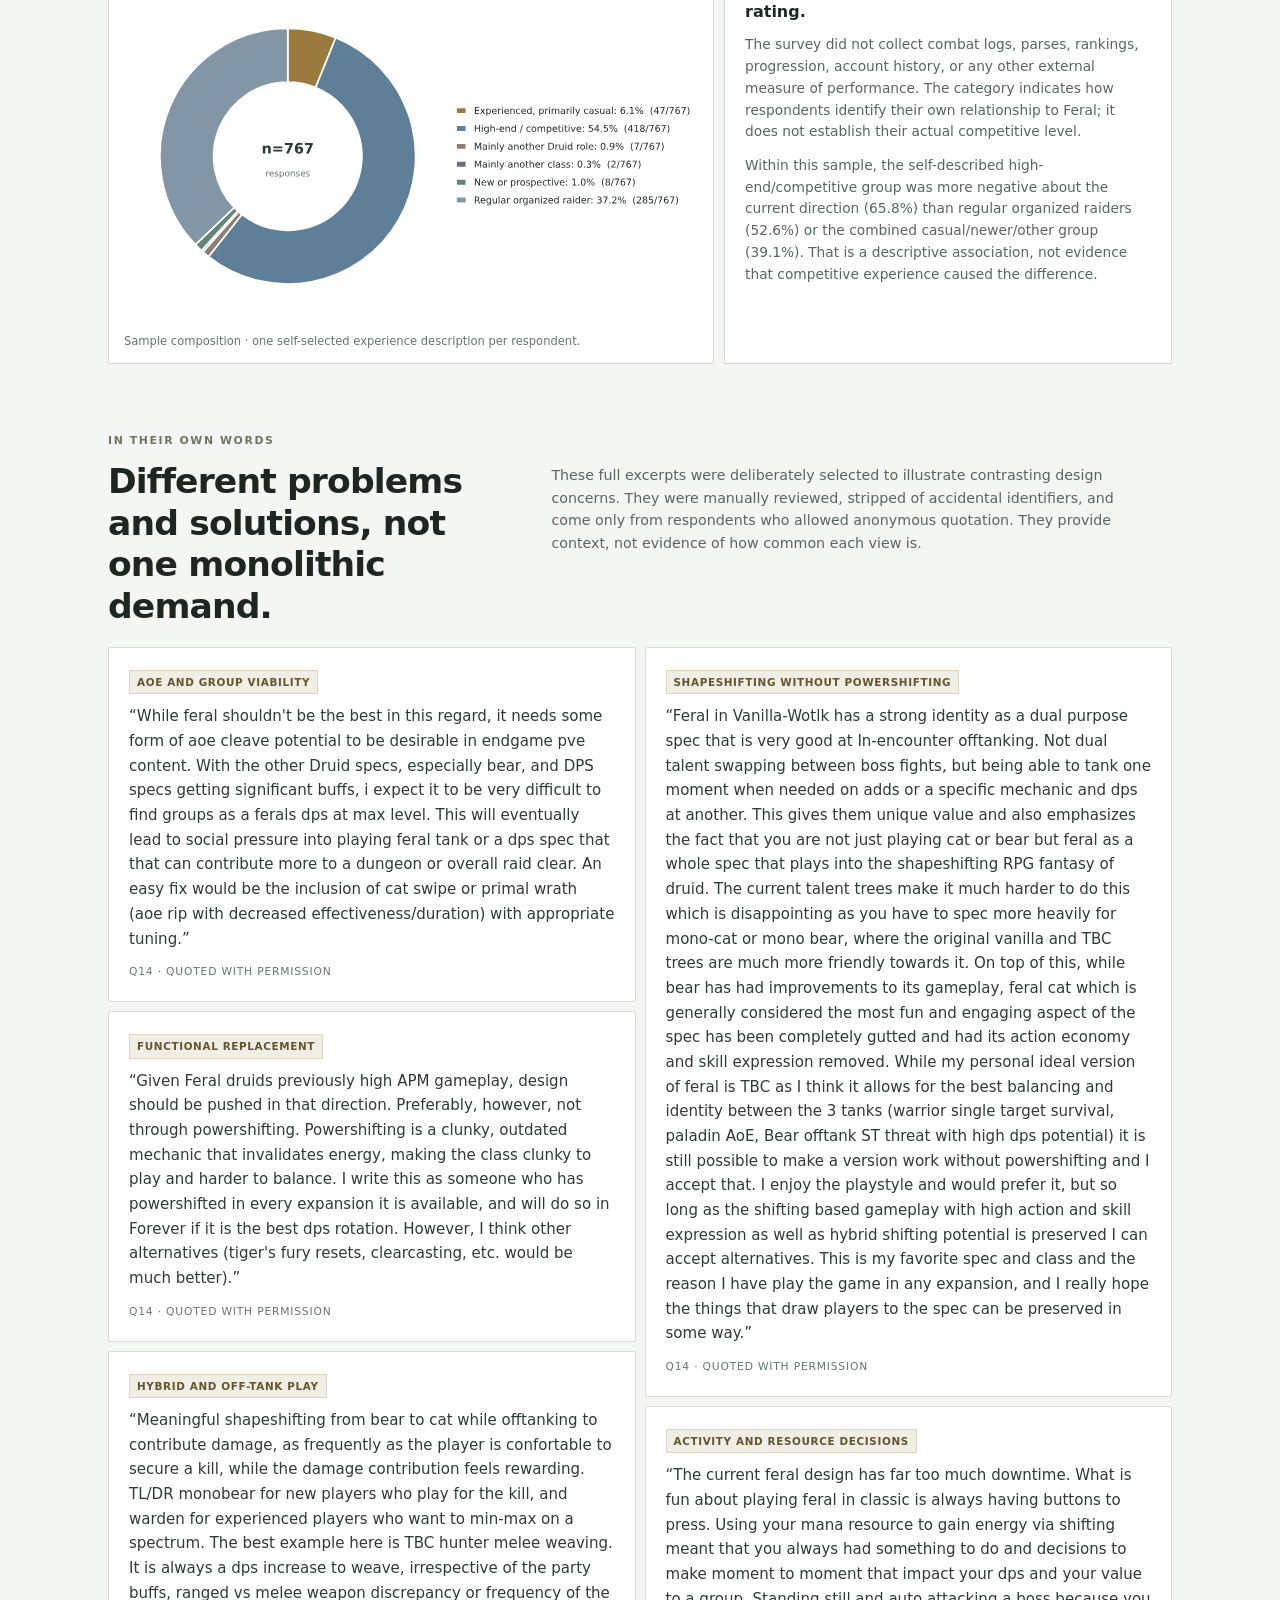
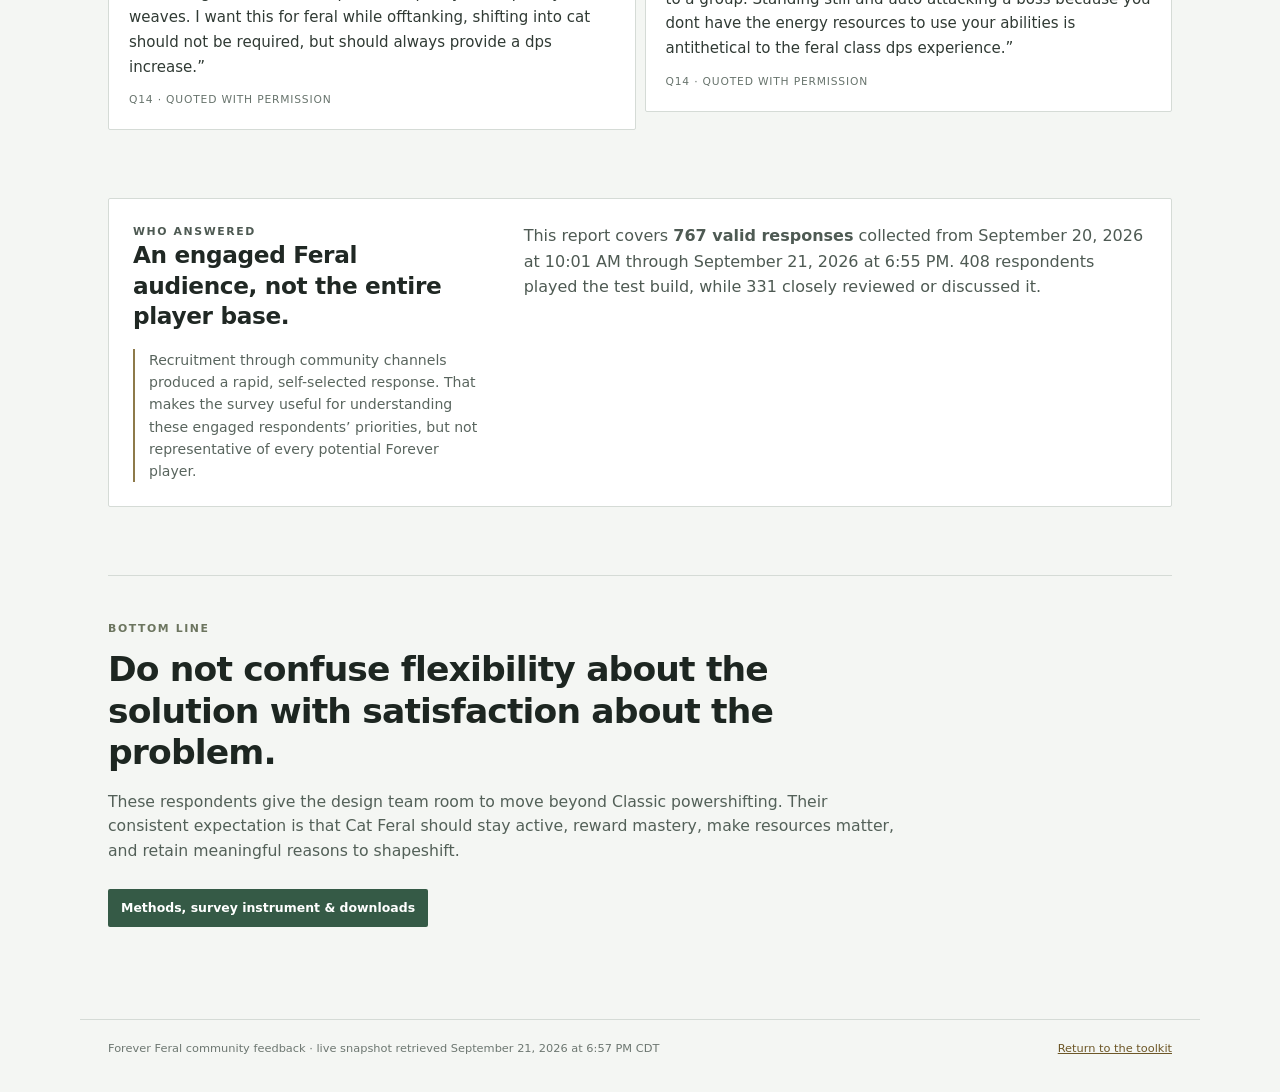
==== commit 6dc1583d: "Simplify home and unify Forever Toolkit branding" ====
--- a/analysis/index.html
+++ b/analysis/index.html
@@ -6,8 +6,8 @@
   <meta name="description" content="What 767 engaged Feral players like, dislike, and want changed about the currently revealed Forever design.">
   <link rel="canonical" href="https://jvmes-wow.github.io/forever-toolkit/analysis/">
   <meta property="og:type" content="article">
-  <meta property="og:site_name" content="WoW Forever Druid">
-  <meta property="og:title" content="Forever Feral Community Feedback">
+  <meta property="og:site_name" content="Forever Toolkit">
+  <meta property="og:title" content="Feral Community Analysis · Forever Toolkit">
   <meta property="og:description" content="767 engaged players on Cat and hybrid Feral: the play loop, resource decisions, shapeshifting, and design directions worth testing.">
   <meta property="og:url" content="https://jvmes-wow.github.io/forever-toolkit/analysis/">
   <meta property="og:image" content="https://jvmes-wow.github.io/forever-toolkit/analysis/og-report.png">
@@ -17,16 +17,18 @@
   <meta property="og:image:height" content="630">
   <meta property="og:image:alt" content="Forever Feral community survey summary showing the three headline findings.">
   <meta name="twitter:card" content="summary_large_image">
-  <meta name="twitter:title" content="Forever Feral Community Feedback">
+  <meta name="twitter:title" content="Feral Community Analysis · Forever Toolkit">
   <meta name="twitter:description" content="767 engaged players on Cat and hybrid Feral: the play loop, resource decisions, shapeshifting, and design directions worth testing.">
   <meta name="twitter:image" content="https://jvmes-wow.github.io/forever-toolkit/analysis/og-report.png">
   <meta name="twitter:image:alt" content="Forever Feral community survey summary showing the three headline findings.">
-  <title>Forever Feral Community Feedback</title>
+  <title>Feral Community Analysis · Forever Toolkit</title>
   <link rel="stylesheet" href="report.css">
+  <link rel="stylesheet" href="../site-brand.css">
+  <link rel="icon" type="image/png" href="../toolkit-logo.png">
 </head>
 <body>
 <header class="topbar">
-  <a class="brand" href="../"><span class="crest" aria-hidden="true">❦</span><span><small>WORLD OF WARCRAFT</small><strong>FOREVER</strong></span></a>
+  <a class="brand toolkit-brand" href="../" aria-label="Forever Toolkit home"><img src="../toolkit-logo.png" width="38" height="38" alt=""><strong>Forever Toolkit</strong></a>
   <nav aria-label="Main navigation"><a href="../">Home</a><a href="../talents.html">Talents</a><a href="../abilities.html">Abilities</a><a href="../raid.html">Raid</a><a class="active" href="./" aria-current="page">Analysis</a></nav>
   <a class="method-link" href="methodology.html">Methods &amp; downloads</a>
 </header>
--- a/site-brand.css
+++ b/site-brand.css
@@ -0,0 +1,9 @@
+/* Shared project identity. The Rank 1 artwork is the project's GitHub avatar. */
+.brand.toolkit-brand{display:flex;align-items:center;gap:11px;flex-shrink:0;text-decoration:none;color:#e8edf4}
+.brand.toolkit-brand img{display:block;width:38px;height:38px;object-fit:contain;border:1px solid #eea45e55;border-radius:7px;flex-shrink:0}
+.brand.toolkit-brand strong{display:block;font:650 17px/1.2 system-ui,-apple-system,BlinkMacSystemFont,"Segoe UI",sans-serif;letter-spacing:-.3px;white-space:nowrap;color:#e8edf4}
+.brand.toolkit-brand:focus-visible{outline:2px solid #eea45e;outline-offset:5px}
+.topbar:has(.toolkit-brand){background:#11161e;border-bottom-color:#ffffff12}
+.topbar:has(.toolkit-brand) nav a{color:#a5afbe}
+.topbar:has(.toolkit-brand) nav a:hover,.topbar:has(.toolkit-brand) nav a.active,.topbar:has(.toolkit-brand) nav a[aria-current]{color:#f6b57a;border-bottom-color:#eea45e}
+@media(max-width:760px){.brand.toolkit-brand{gap:9px}.brand.toolkit-brand img{width:34px;height:34px}.brand.toolkit-brand strong{font-size:16px}}
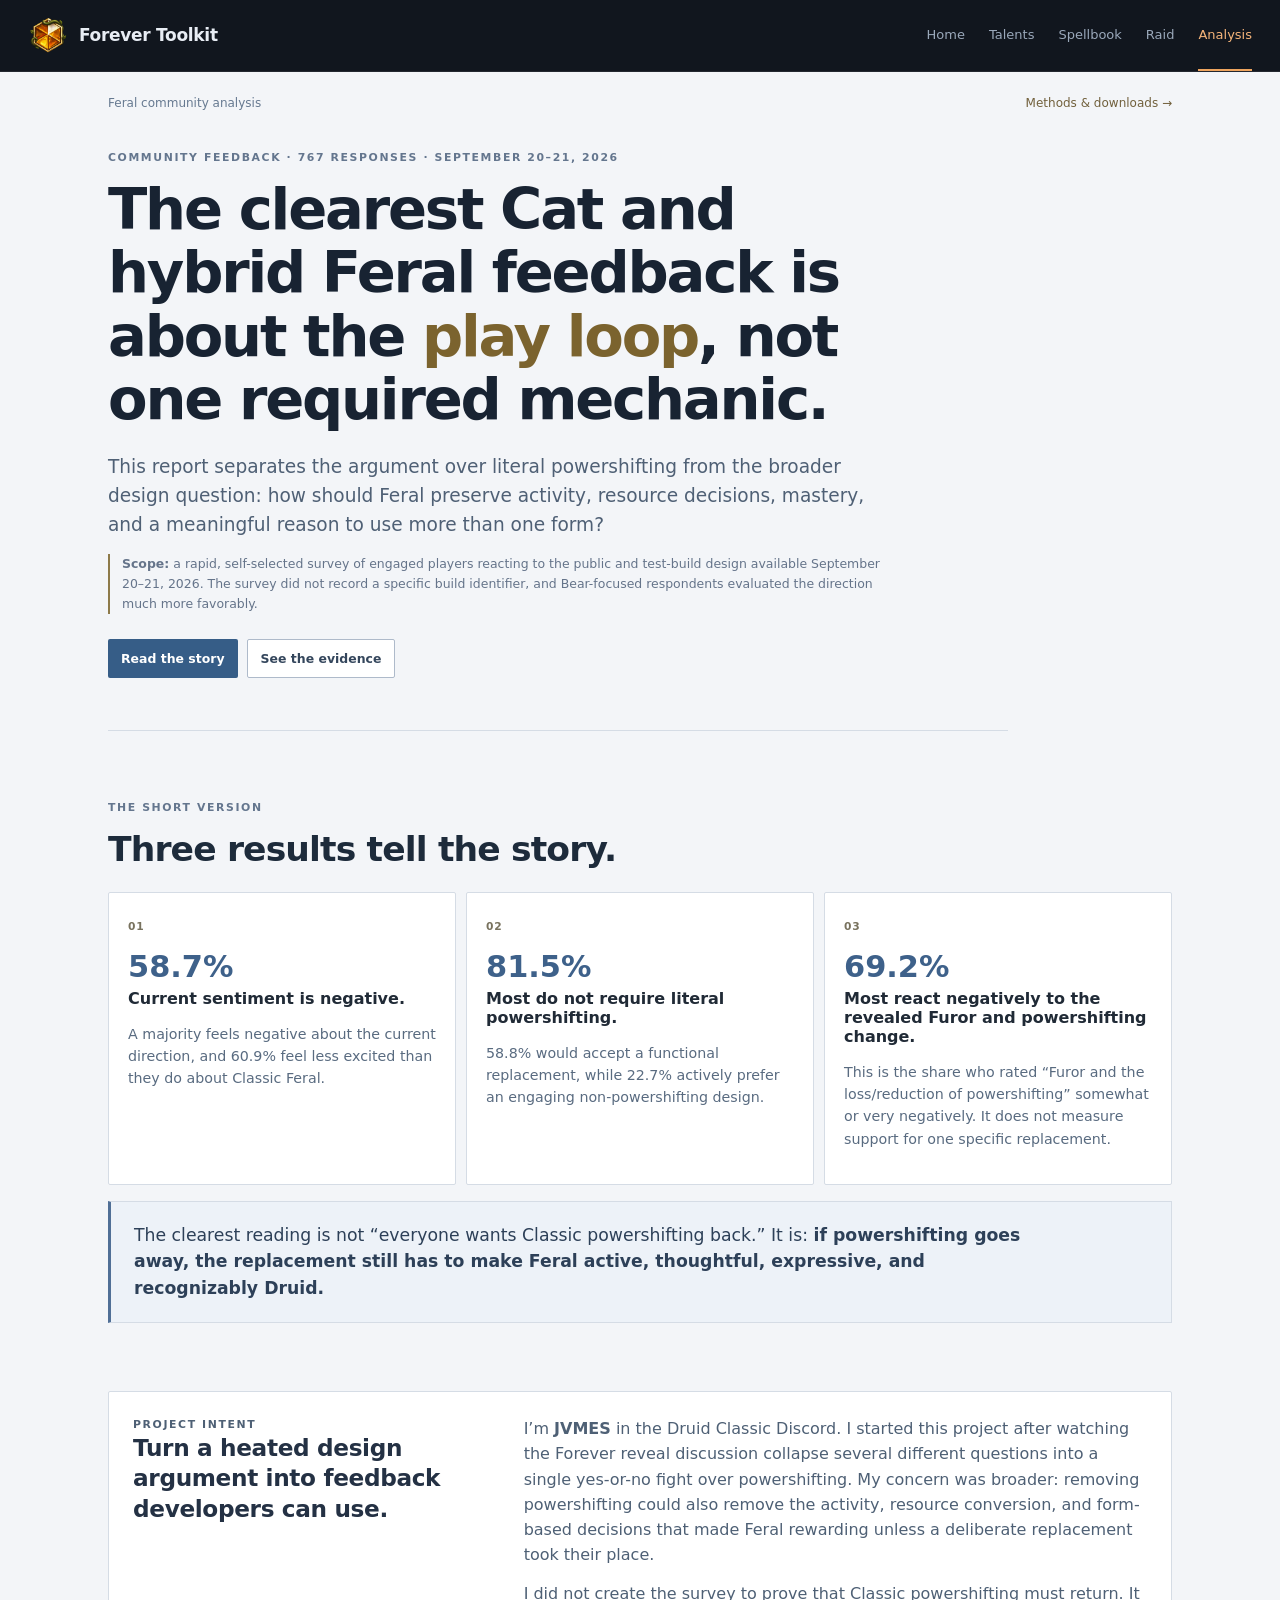
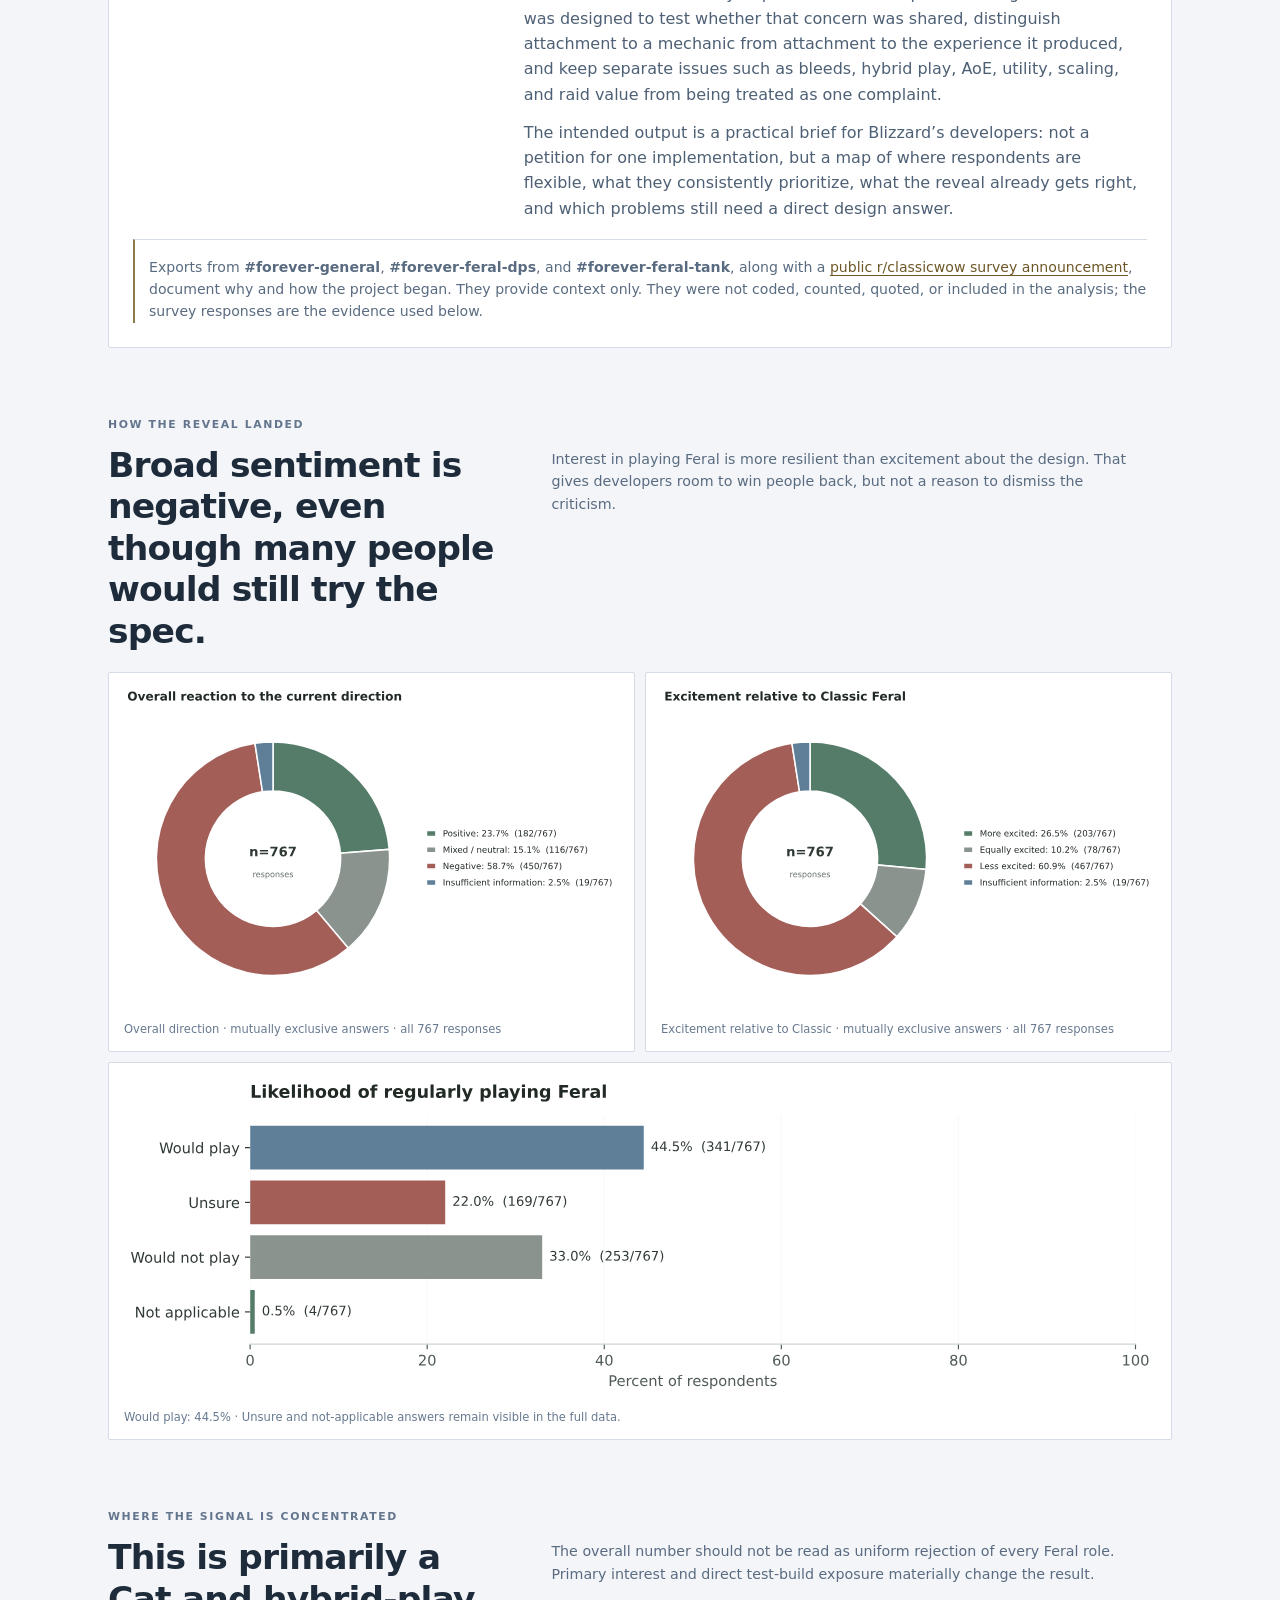
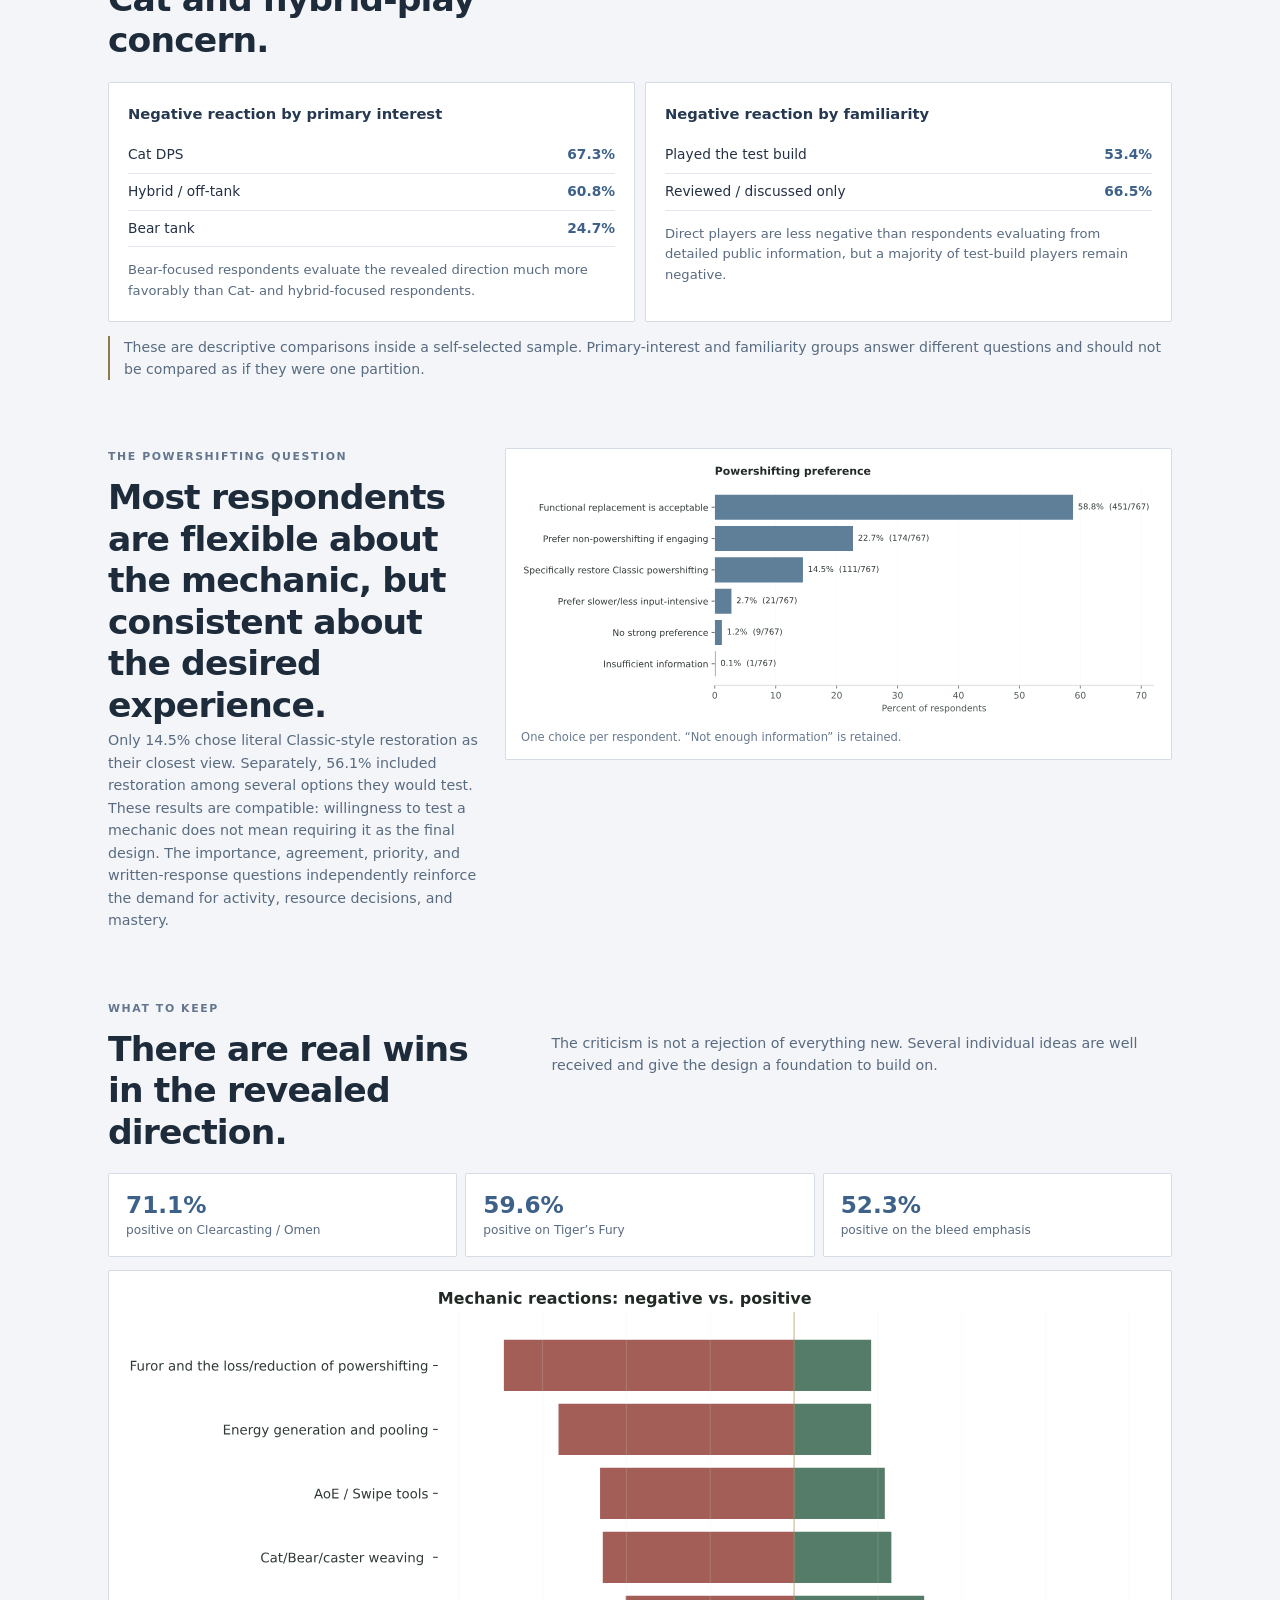
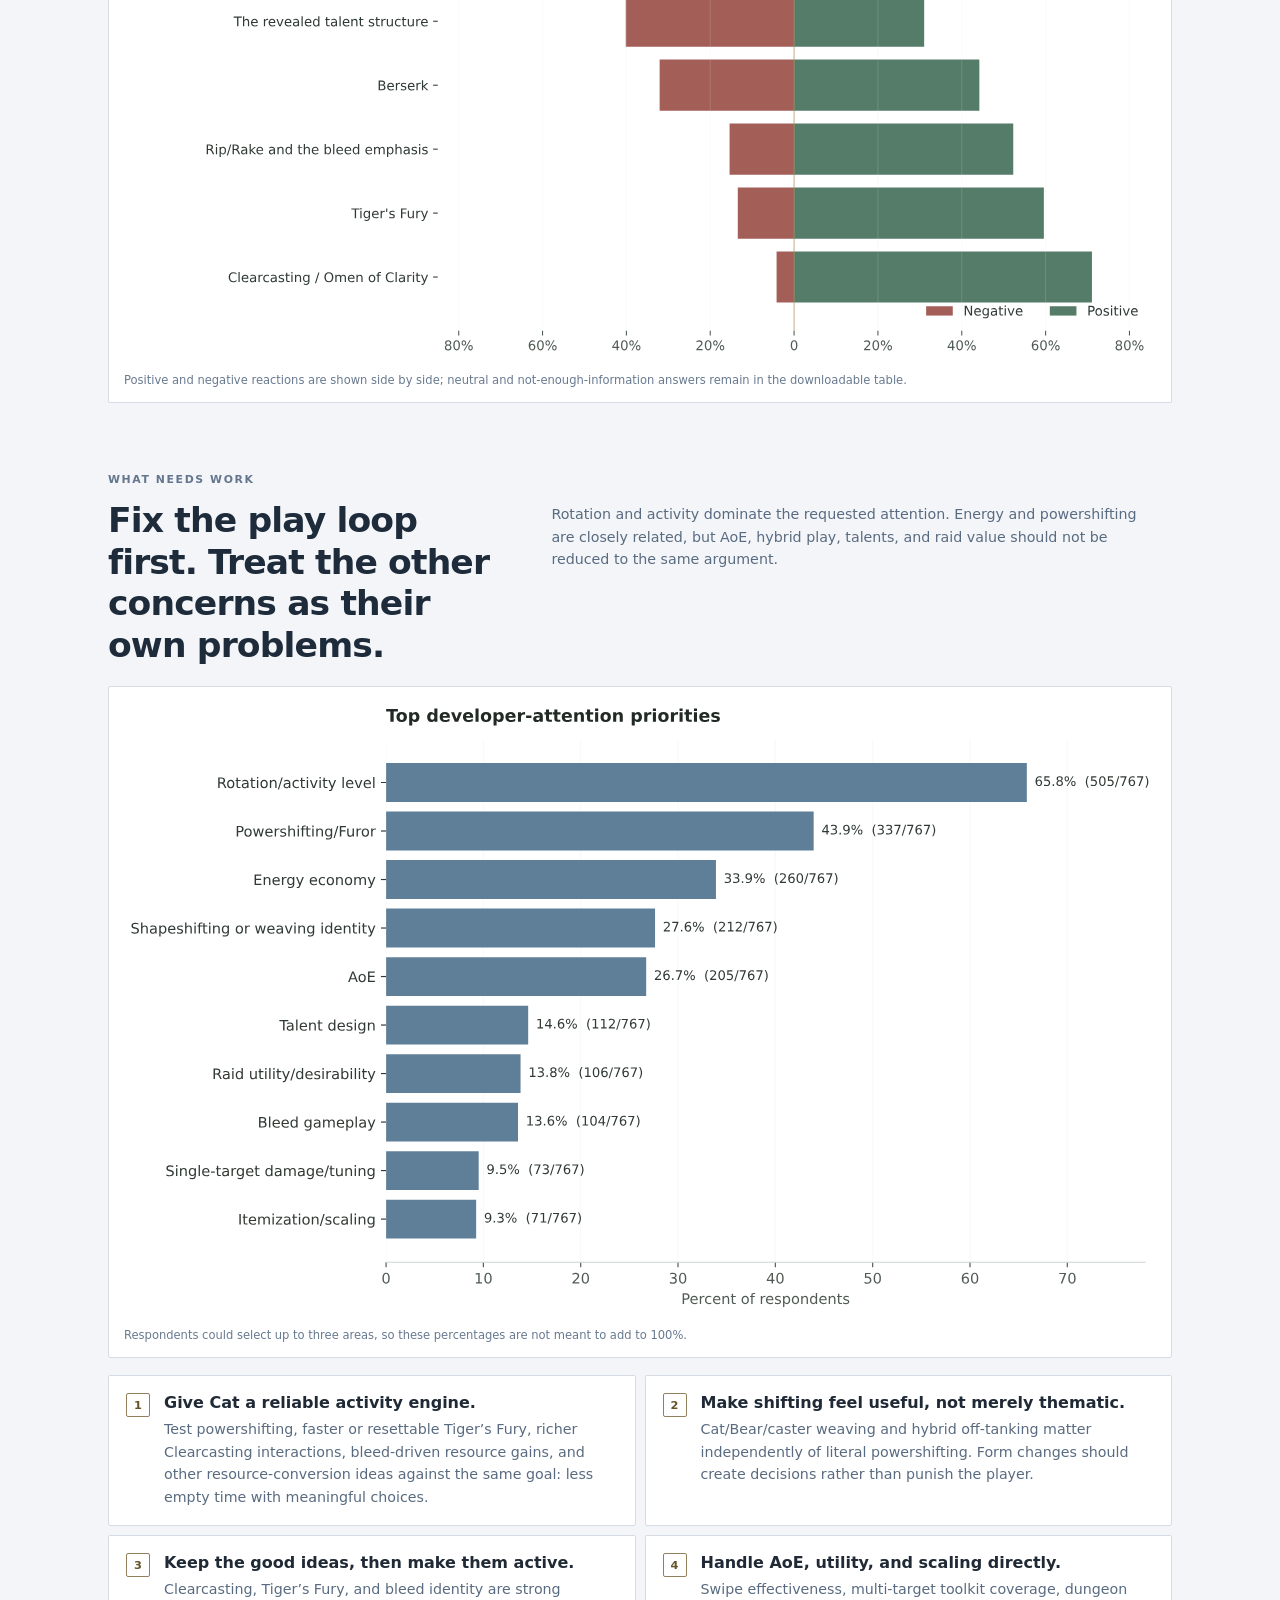
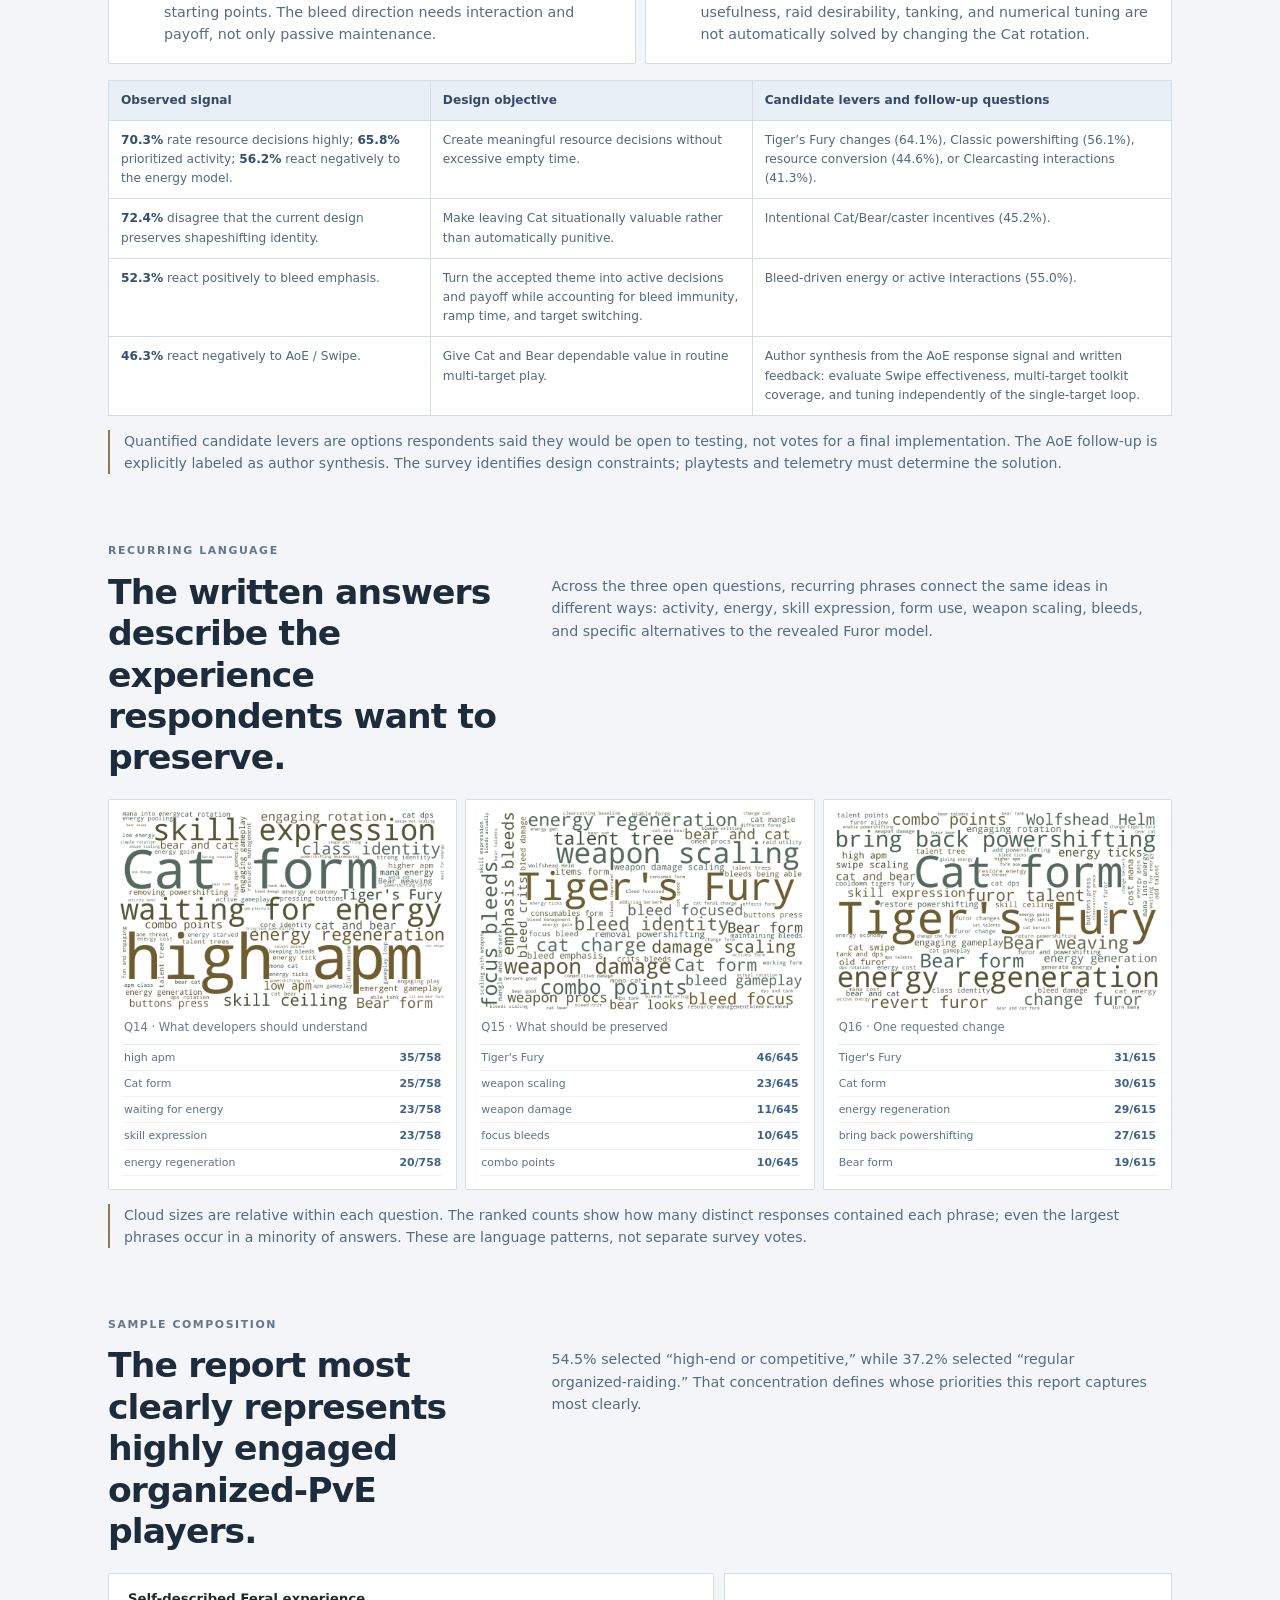
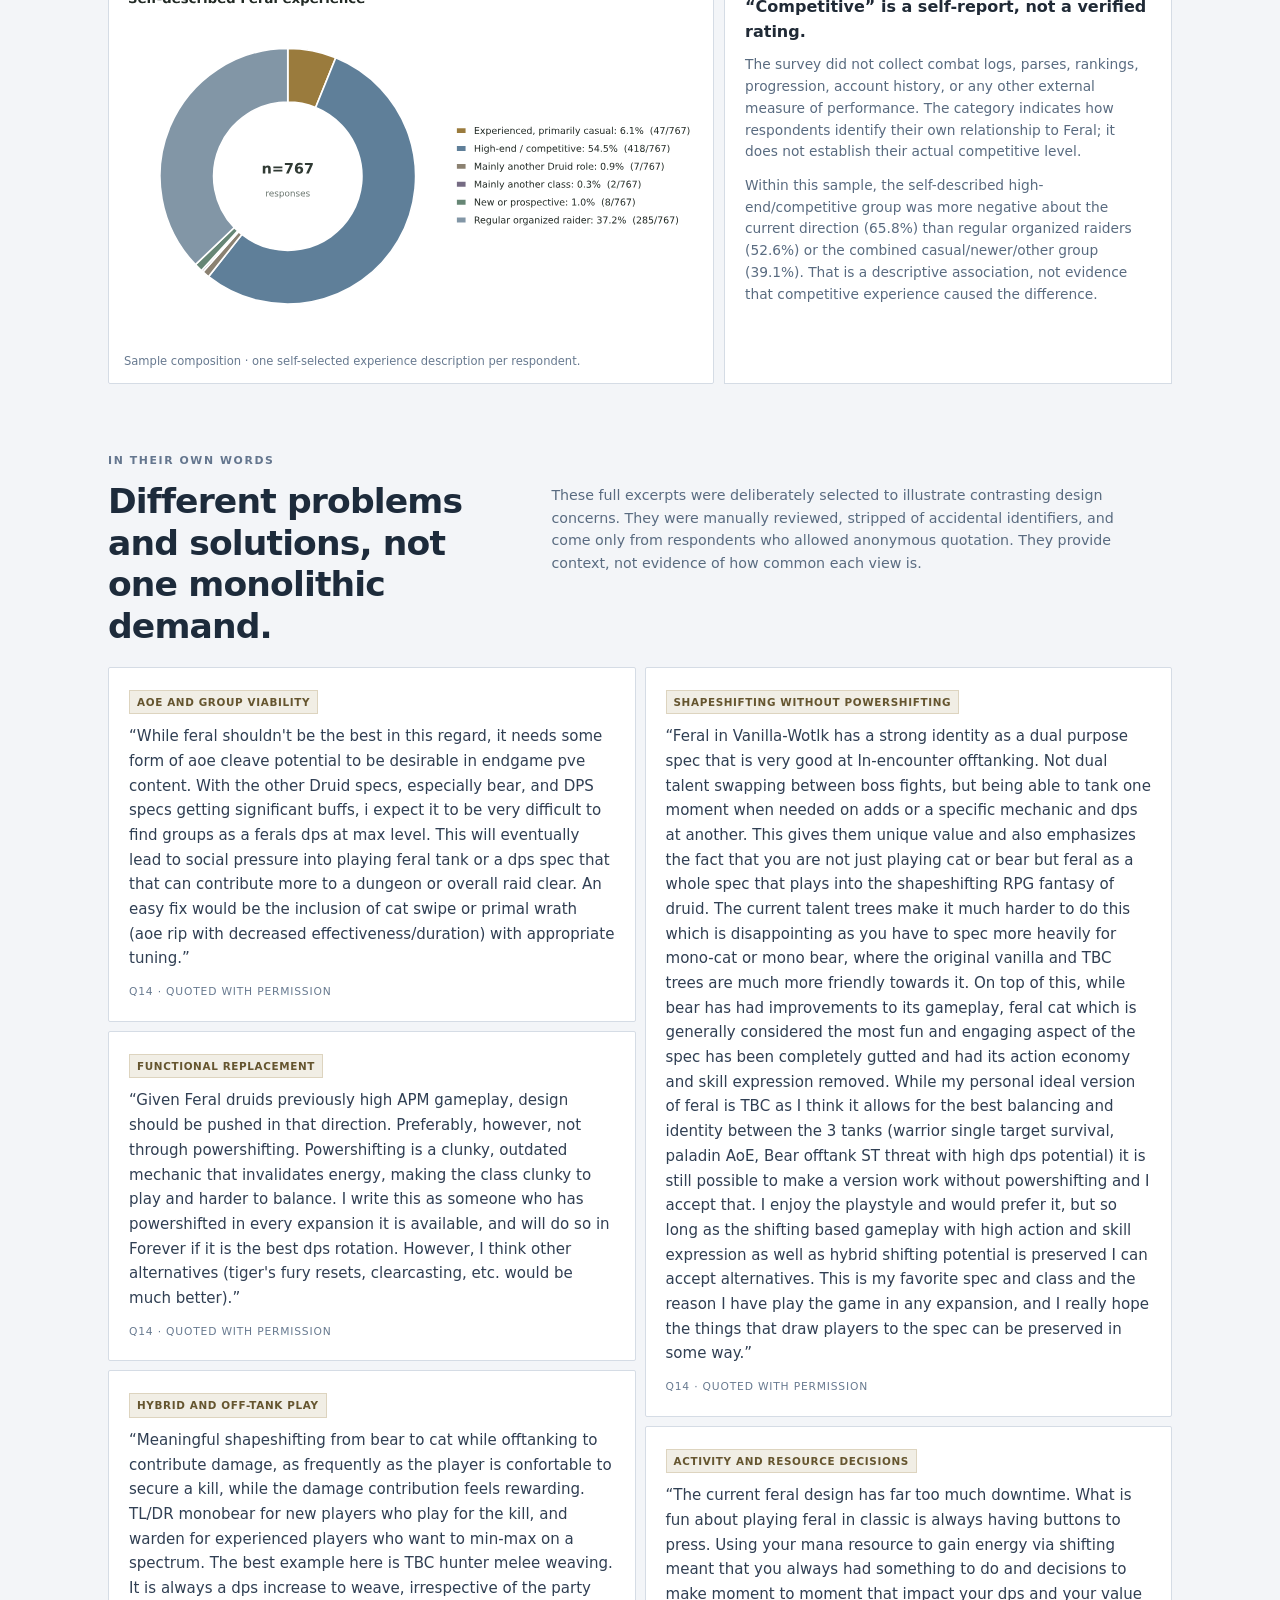
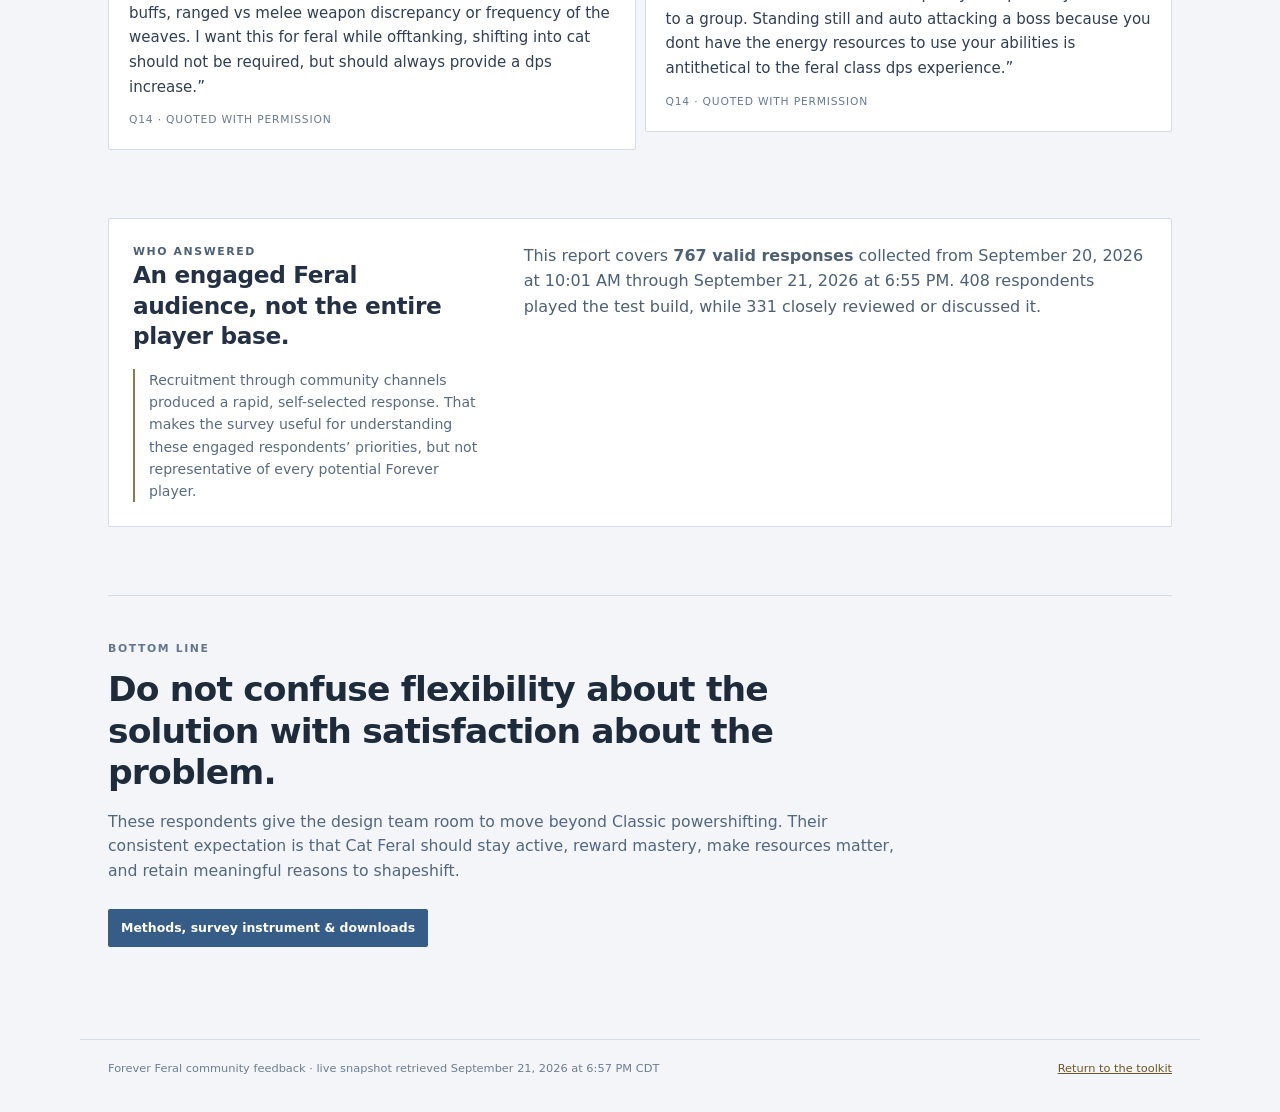
==== commit 867fa640: "Expand Forever Toolkit spellbook and refresh site previews" ====
--- a/analysis/index.html
+++ b/analysis/index.html
@@ -3,36 +3,37 @@
 <head>
   <meta charset="utf-8">
   <meta name="viewport" content="width=device-width,initial-scale=1">
-  <meta name="description" content="What 767 engaged Feral players like, dislike, and want changed about the currently revealed Forever design.">
-  <link rel="canonical" href="https://jvmes-wow.github.io/forever-toolkit/analysis/">
-  <meta property="og:type" content="article">
-  <meta property="og:site_name" content="Forever Toolkit">
-  <meta property="og:title" content="Feral Community Analysis · Forever Toolkit">
-  <meta property="og:description" content="767 engaged players on Cat and hybrid Feral: the play loop, resource decisions, shapeshifting, and design directions worth testing.">
-  <meta property="og:url" content="https://jvmes-wow.github.io/forever-toolkit/analysis/">
-  <meta property="og:image" content="https://jvmes-wow.github.io/forever-toolkit/analysis/og-report.png">
-  <meta property="og:image:secure_url" content="https://jvmes-wow.github.io/forever-toolkit/analysis/og-report.png">
-  <meta property="og:image:type" content="image/png">
-  <meta property="og:image:width" content="1200">
-  <meta property="og:image:height" content="630">
-  <meta property="og:image:alt" content="Forever Feral community survey summary showing the three headline findings.">
-  <meta name="twitter:card" content="summary_large_image">
-  <meta name="twitter:title" content="Feral Community Analysis · Forever Toolkit">
-  <meta name="twitter:description" content="767 engaged players on Cat and hybrid Feral: the play loop, resource decisions, shapeshifting, and design directions worth testing.">
-  <meta name="twitter:image" content="https://jvmes-wow.github.io/forever-toolkit/analysis/og-report.png">
-  <meta name="twitter:image:alt" content="Forever Feral community survey summary showing the three headline findings.">
   <title>Feral Community Analysis · Forever Toolkit</title>
   <link rel="stylesheet" href="report.css">
   <link rel="stylesheet" href="../site-brand.css">
   <link rel="icon" type="image/png" href="../toolkit-logo.png">
+  <link rel="canonical" href="https://jvmes-wow.github.io/forever-toolkit/analysis/">
+  <meta name="description" content="Analysis of 767 WoW Forever Feral survey responses collected September 20–21, 2026. Player priorities, gameplay feedback, and published methods.">
+  <meta property="og:type" content="article">
+  <meta property="og:site_name" content="Forever Toolkit">
+  <meta property="og:title" content="Feral Community Analysis · Forever Toolkit">
+  <meta property="og:description" content="Analysis of 767 WoW Forever Feral survey responses collected September 20–21, 2026. Player priorities, gameplay feedback, and published methods.">
+  <meta property="og:url" content="https://jvmes-wow.github.io/forever-toolkit/analysis/">
+  <meta property="og:image" content="https://jvmes-wow.github.io/forever-toolkit/analysis/og-report.png?v=20261006-toolkit-icons">
+  <meta property="og:image:secure_url" content="https://jvmes-wow.github.io/forever-toolkit/analysis/og-report.png?v=20261006-toolkit-icons">
+  <meta property="og:image:type" content="image/png">
+  <meta property="og:image:width" content="1200">
+  <meta property="og:image:height" content="630">
+  <meta property="og:image:alt" content="Forever Toolkit Feral community analysis: 767 responses, player priorities, design feedback, and methods. This survey concerns Feral players, not all classes.">
+  <meta name="twitter:card" content="summary_large_image">
+  <meta name="twitter:title" content="Feral Community Analysis · Forever Toolkit">
+  <meta name="twitter:description" content="Analysis of 767 WoW Forever Feral survey responses collected September 20–21, 2026. Player priorities, gameplay feedback, and published methods.">
+  <meta name="twitter:image" content="https://jvmes-wow.github.io/forever-toolkit/analysis/og-report.png?v=20261006-toolkit-icons">
+  <meta name="twitter:image:alt" content="Forever Toolkit Feral community analysis: 767 responses, player priorities, design feedback, and methods. This survey concerns Feral players, not all classes.">
 </head>
-<body>
-<header class="topbar">
+<body class="toolkit-research">
+<header class="topbar toolkit-header">
   <a class="brand toolkit-brand" href="../" aria-label="Forever Toolkit home"><img src="../toolkit-logo.png" width="38" height="38" alt=""><strong>Forever Toolkit</strong></a>
-  <nav aria-label="Main navigation"><a href="../">Home</a><a href="../talents.html">Talents</a><a href="../abilities.html">Abilities</a><a href="../raid.html">Raid</a><a class="active" href="./" aria-current="page">Analysis</a></nav>
-  <a class="method-link" href="methodology.html">Methods &amp; downloads</a>
+  <nav class="toolkit-nav" aria-label="Main navigation"><a href="../">Home</a><a href="../talents.html">Talents</a><a href="../abilities.html">Spellbook</a><a href="../raid.html">Raid</a><a class="active" href="./" aria-current="page">Analysis</a></nav>
+
 </header>
 <main>
+  <div class="research-tools"><span>Feral community analysis</span><a href="methodology.html">Methods &amp; downloads →</a></div>
   <section class="hero">
     <p class="eyebrow">COMMUNITY FEEDBACK · 767 RESPONSES · SEPTEMBER 20–21, 2026</p>
     <h1>The clearest Cat and hybrid Feral feedback is about the <em>play loop</em>, not one required mechanic.</h1>
--- a/analysis/report.css
+++ b/analysis/report.css
@@ -1,12 +1,12 @@
-:root{color-scheme:light;font-family:system-ui,-apple-system,BlinkMacSystemFont,"Segoe UI",sans-serif;background:#f4f6f3;color:#202824;font-size:16px;--gold:#927234;--gold-soft:#a7833c;--muted:#626e67;--line:#d5dbd6;--panel:#fff;--green:#4f7661;--red:#9b5751}
-*{box-sizing:border-box}html{scroll-behavior:smooth}body{margin:0;min-height:100vh;background:#f4f6f3;line-height:1.58}a:focus-visible{outline:2px solid #927234;outline-offset:4px}
-.topbar{height:65px;padding:0 max(24px,calc((100vw - 1220px)/2));border-bottom:1px solid #ffffff18;display:flex;align-items:center;gap:42px;background:#0b1010;position:sticky;top:0;z-index:4}.brand{display:flex;align-items:center;gap:10px;text-decoration:none;color:#f0c66d}.brand small,.brand strong{display:block;font-family:Georgia,serif}.brand small{font-size:.52rem;letter-spacing:.15rem}.brand strong{font-size:1.18rem;letter-spacing:.12rem}.crest{width:36px;height:36px;border:1px solid #ad823b;border-radius:50%;display:grid;place-items:center;font-size:1.55rem}.topbar nav{display:flex;align-self:stretch}.topbar nav a,.method-link{color:#aab3aa;text-decoration:none;padding:0 16px;display:flex;align-items:center;border-bottom:2px solid transparent;font-size:.78rem}.topbar nav a:hover,.topbar nav a.active,.method-link:hover,.method-link.active{color:#f0dfad;border-color:#c6a85f}.method-link{margin-left:auto;padding-left:8px;padding-right:8px}
-main{max-width:1120px;margin:auto;padding:0 28px 76px}.hero{padding:64px 0 52px;max-width:900px;border-bottom:1px solid var(--line)}.eyebrow{margin:0 0 12px;font-size:.68rem;font-weight:750;letter-spacing:.1rem;color:#6c755f}.hero h1,.methods-hero h1{font:650 clamp(2.25rem,4.5vw,4rem)/1.1 system-ui,-apple-system,BlinkMacSystemFont,"Segoe UI",sans-serif;letter-spacing:-.038em;margin:0;max-width:19ch;color:#18201c}.hero h1 em{color:#7b632e;font-style:normal}.deck{color:#4f5b54;font-size:clamp(1rem,1.5vw,1.16rem);line-height:1.58;max-width:790px;margin:20px 0 0}.hero-scope{max-width:790px;margin:15px 0 0;padding-left:12px;border-left:2px solid #8d7a4a;color:#657068;font-size:.78rem}.hero-actions{display:flex;gap:9px;flex-wrap:wrap;margin-top:25px}.button,.ghost-button{display:inline-flex;align-items:center;text-decoration:none;border-radius:2px;padding:9px 13px;font-size:.78rem;font-weight:700}.button{background:#355a46;color:#fff}.ghost-button{border:1px solid #aeb7b0;color:#34413a;background:#fff}
-.panel,figure,.story-card,.keep-grid article,.recommendations article,blockquote,.signal-grid article{border:1px solid var(--line);background:var(--panel);border-radius:2px}.origin{margin-top:68px}.origin,.sample-section{padding:24px;display:grid;grid-template-columns:.72fr 1.28fr;gap:18px 40px;align-items:start}.origin h2,.sample-section h2{margin:0;font:650 1.45rem/1.3 system-ui,-apple-system,BlinkMacSystemFont,"Segoe UI",sans-serif;letter-spacing:-.015em}.origin p,.sample-section p{margin:0;color:#4e5a53}.origin-copy{display:grid;gap:13px}.origin .context-note{grid-column:1/-1;border-top:1px solid var(--line);padding-top:16px}.context-note{border-left:2px solid #8d7a4a;padding-left:14px;color:#59655e!important;font-size:.88rem}.context-note a,.method-section p a{color:#6d5727;text-underline-offset:3px}
-.story-section,.chart-section,.signal-section,.split-section,.mechanics-section,.priority-section,.language-section,.profile-section,.voices-section,.sample-section,.closing{margin-top:68px}.story-section>h2,.section-copy h2,.closing h2,.method-section h2{font:650 clamp(1.55rem,2.7vw,2.2rem)/1.2 system-ui,-apple-system,BlinkMacSystemFont,"Segoe UI",sans-serif;letter-spacing:-.025em;margin:0;max-width:27ch;color:#1d2621}.story-grid{display:grid;grid-template-columns:repeat(3,1fr);gap:10px;margin-top:22px}.story-card{padding:19px}.story-card>span{color:#78725e;font:750 .67rem system-ui,sans-serif;letter-spacing:.08em}.story-card>strong{display:block;color:#405d4d;font:680 1.9rem system-ui,sans-serif;margin:12px 0 5px;font-variant-numeric:tabular-nums}.story-card h3,.recommendations h3{font:680 1rem system-ui,sans-serif;margin:0;color:#202824}.story-card p,.section-copy>p:last-child,.recommendations p{color:#59655e;font-size:.89rem}.thesis{margin-top:16px;padding:20px 23px;background:#edf2ee;border:1px solid var(--line);border-left:3px solid var(--green)}.thesis p{margin:0;font:540 1.08rem/1.55 system-ui,sans-serif;max-width:900px;color:#2d3932}
-.section-copy{display:grid;grid-template-columns:.65fr 1fr;gap:0 40px;align-items:start;margin-bottom:20px}.section-copy .eyebrow{grid-column:1/-1}.section-copy h2{grid-column:1}.section-copy>p:last-child{grid-column:2;margin:3px 0 0;max-width:600px}.chart-grid{display:grid;grid-template-columns:1fr 1fr;gap:10px}figure{margin:0;padding:11px;overflow:hidden}figure img{display:block;width:100%;height:auto}figcaption{font-size:.72rem;color:#68746d;margin:8px 4px 2px}.wide-chart{margin-top:10px}.split-section{display:grid;grid-template-columns:.72fr 1.28fr;gap:22px;align-items:start}.split-section .section-copy{display:block;margin:0}.split-section .section-copy>*{display:block}
-.signal-grid{display:grid;grid-template-columns:1fr 1fr;gap:10px}.signal-grid article{padding:19px}.signal-grid h3{font-size:.92rem;margin:0 0 12px;color:#26312b}.signal-grid article>p{color:#59655e;font-size:.82rem;margin:13px 0 0}.signal-row{display:flex;justify-content:space-between;gap:16px;padding:7px 0;border-bottom:1px solid #e3e7e3;font-size:.86rem}.signal-row strong{color:#405d4d;font-variant-numeric:tabular-nums}.signal-section>.context-note{margin:14px 0 0}.keep-grid{display:grid;grid-template-columns:repeat(3,1fr);gap:8px;margin:0 0 13px}.keep-grid article{padding:17px}.keep-grid strong{display:block;color:#405d4d;font:680 1.45rem system-ui,sans-serif;font-variant-numeric:tabular-nums}.keep-grid span{display:block;color:#59655e;font-size:.76rem;line-height:1.4;margin-top:4px}.recommendations{display:grid;grid-template-columns:1fr 1fr;gap:9px;margin-top:17px}.recommendations article{padding:17px;display:grid;grid-template-columns:29px 1fr;gap:9px}.recommendations b{width:24px;height:24px;display:grid;place-items:center;border:1px solid #91805c;color:#665329;border-radius:2px;font:700 .71rem system-ui,sans-serif}.recommendations p{margin:6px 0 0}.brief-table{border:1px solid var(--line);background:#fff;margin-top:16px;font-size:.76rem}.brief-head,.brief-row{display:grid;grid-template-columns:1fr 1fr 1.3fr}.brief-head{background:#e9eeea;color:#35423b;font-weight:700}.brief-head span,.brief-row p{padding:10px 12px;margin:0;border-right:1px solid var(--line)}.brief-head span:last-child,.brief-row p:last-child{border-right:0}.brief-row{border-top:1px solid var(--line);color:#536058}.brief-row strong{color:#334c3f;font-variant-numeric:tabular-nums}.priority-section>.context-note,.language-section>.context-note{margin:14px 0 0}.phrase-list{list-style:none;margin:8px 3px 2px;padding:0;border-top:1px solid #e2e6e2}.phrase-list li{display:flex;justify-content:space-between;gap:8px;padding:4px 1px;border-bottom:1px solid #edf0ed;font-size:.68rem;color:#5d6962}.phrase-list strong{font-variant-numeric:tabular-nums;color:#405d4d}.profile-grid{display:grid;grid-template-columns:1.15fr .85fr;gap:10px;align-items:stretch}.profile-note{border:1px solid var(--line);background:#fff;padding:20px}.profile-note h3{font-size:1rem;margin:0 0 10px;color:#202824}.profile-note p{font-size:.86rem;color:#59655e;margin:0 0 12px}.profile-note p:last-child{margin-bottom:0}.quote-grid{display:grid;grid-template-columns:1fr 1fr;gap:9px;align-items:start}.quote-column{display:grid;gap:9px}.quote-column blockquote{align-self:start}blockquote{margin:0;padding:20px}.quote-label{display:inline-block;color:#65552f;background:#f1eee5;border:1px solid #ddd4bf;padding:3px 7px;margin-bottom:10px;font-size:.65rem;font-weight:700;text-transform:uppercase;letter-spacing:.04rem}blockquote p{font:400 .94rem/1.64 system-ui,sans-serif;margin:0;color:#303a34}blockquote footer{margin-top:13px;color:#68746d;font-size:.67rem;text-transform:uppercase;letter-spacing:.05rem}.closing{padding:44px 0 16px;border-top:1px solid var(--line)}.closing h2{max-width:29ch}.closing>p:not(.eyebrow){font-size:.98rem;color:#536058;max-width:800px}
-.page-foot{max-width:1120px;margin:auto;border-top:1px solid var(--line);padding:20px 28px 34px;color:#6d7771;font-size:.71rem;display:flex;justify-content:space-between;gap:18px}.page-foot a{color:#6d5727}.methods-main{max-width:1040px}.methods-hero{padding:54px 0 42px;border-bottom:1px solid var(--line)}.methods-hero h1{font-size:clamp(2rem,3.8vw,3.25rem);max-width:21ch}.methods-hero .ghost-button{margin-top:21px}.method-section{margin-top:40px}.method-section.panel{padding:23px}.method-section h2{font-size:1.62rem;max-width:none}.method-section h3{font:680 1.1rem system-ui,sans-serif;margin-top:28px;color:#26312b}.method-section p,.method-section li{color:#4f5b54;max-width:82ch}.method-section code{color:#4f4328;background:#eceeea;padding:2px 5px;border-radius:2px;overflow-wrap:anywhere}.instrument{margin-top:16px}.instrument summary{cursor:pointer;display:inline-block;border:1px solid #aeb7b0;background:#fff;padding:9px 13px;color:#34413a;font-size:.8rem;font-weight:700}.table-scroll{overflow:auto;border:1px solid var(--line);border-radius:2px;margin-top:15px}.data-table{border-collapse:collapse;width:100%;font-size:.75rem;background:#fff;font-variant-numeric:tabular-nums}.data-table th,.data-table td{text-align:left;padding:8px 10px;border-bottom:1px solid #e1e5e1;vertical-align:top}.data-table th{color:#26312b;background:#edf0ed;font-weight:700}.cloud-grid{display:grid;grid-template-columns:repeat(3,1fr);gap:8px}.download-grid{display:grid;grid-template-columns:repeat(3,1fr);gap:6px}.download-grid a{color:#536158;text-decoration:none;border:1px solid var(--line);background:#fff;padding:8px 10px;border-radius:2px;font-size:.74rem;overflow-wrap:anywhere}.download-grid a:hover{border-color:#8d9a90;color:#26362d}
-@media(max-width:900px){.topbar{padding:0 16px;gap:18px}.topbar nav a{padding:0 9px}.method-link{font-size:.72rem}.story-grid{grid-template-columns:1fr}.section-copy,.origin,.sample-section,.profile-grid{grid-template-columns:1fr}.section-copy>p:last-child{grid-column:1}.split-section{grid-template-columns:1fr}.keep-grid{grid-template-columns:1fr 1fr}.cloud-grid{grid-template-columns:1fr}.brief-head{display:none}.brief-row{grid-template-columns:1fr}.brief-row p{border-right:0;border-top:1px solid #e3e7e3}.brief-row p:first-child{border-top:0}.download-grid{grid-template-columns:1fr 1fr}}
-@media(max-width:620px){.topbar{height:auto;min-height:64px;gap:8px;flex-wrap:wrap;padding-top:8px}.brand small{display:none}.brand strong{font-size:1rem}.crest{width:33px;height:33px}.topbar nav{order:3;width:100%;height:38px}.topbar nav a{flex:1;justify-content:center}.method-link{margin-left:auto}.hero{padding:46px 0}.hero h1{font-size:2.25rem}.origin,.sample-section{padding:18px}.chart-grid,.signal-grid,.quote-grid,.recommendations{grid-template-columns:1fr}.quote-column{display:contents}.keep-grid{grid-template-columns:1fr 1fr}.brief-row{grid-template-columns:1fr}.brief-row p{border-right:0;border-top:1px solid #e3e7e3}.brief-row p:first-child{border-top:0}main{padding:0 14px 52px}.page-foot{padding:20px 14px 30px;flex-direction:column}.download-grid{grid-template-columns:1fr}.story-section,.chart-section,.signal-section,.split-section,.mechanics-section,.priority-section,.language-section,.profile-section,.voices-section,.sample-section,.closing{margin-top:52px}}
+:root{color-scheme:light;font-family:system-ui,-apple-system,BlinkMacSystemFont,"Segoe UI",sans-serif;background:#f3f5f8;color:#202a36;font-size:16px;--gold:#927234;--gold-soft:#a7833c;--muted:#627083;--line:#d5dce5;--panel:#fff;--blue:#506f96;--red:#9b5751}
+*{box-sizing:border-box}html{scroll-behavior:smooth}body{margin:0;min-height:100vh;background:#f3f5f8;line-height:1.58}a:focus-visible{outline:2px solid #927234;outline-offset:4px}
+.topbar{height:65px;padding:0 max(24px,calc((100vw - 1220px)/2));border-bottom:1px solid #ffffff18;display:flex;align-items:center;gap:42px;background:#11161e;position:sticky;top:0;z-index:4}.brand{display:flex;align-items:center;gap:10px;text-decoration:none;color:#f0c66d}.brand small,.brand strong{display:block;font-family:Georgia,serif}.brand small{font-size:.52rem;letter-spacing:.15rem}.brand strong{font-size:1.18rem;letter-spacing:.12rem}.crest{width:36px;height:36px;border:1px solid #ad823b;border-radius:50%;display:grid;place-items:center;font-size:1.55rem}.topbar nav{display:flex;align-self:stretch}.topbar nav a,.method-link{color:#aab5c5;text-decoration:none;padding:0 16px;display:flex;align-items:center;border-bottom:2px solid transparent;font-size:.78rem}.topbar nav a:hover,.topbar nav a.active,.method-link:hover,.method-link.active{color:#f0dfad;border-color:#c6a85f}.method-link{margin-left:auto;padding-left:8px;padding-right:8px}
+main{max-width:1120px;margin:auto;padding:0 28px 76px}.hero{padding:64px 0 52px;max-width:900px;border-bottom:1px solid var(--line)}.eyebrow{margin:0 0 12px;font-size:.68rem;font-weight:750;letter-spacing:.1rem;color:#64768e}.hero h1,.methods-hero h1{font:650 clamp(2.25rem,4.5vw,4rem)/1.1 system-ui,-apple-system,BlinkMacSystemFont,"Segoe UI",sans-serif;letter-spacing:-.038em;margin:0;max-width:19ch;color:#182332}.hero h1 em{color:#7b632e;font-style:normal}.deck{color:#4f6075;font-size:clamp(1rem,1.5vw,1.16rem);line-height:1.58;max-width:790px;margin:20px 0 0}.hero-scope{max-width:790px;margin:15px 0 0;padding-left:12px;border-left:2px solid #8d7a4a;color:#65748a;font-size:.78rem}.hero-actions{display:flex;gap:9px;flex-wrap:wrap;margin-top:25px}.button,.ghost-button{display:inline-flex;align-items:center;text-decoration:none;border-radius:2px;padding:9px 13px;font-size:.78rem;font-weight:700}.button{background:#365d87;color:#fff}.ghost-button{border:1px solid #aebaca;color:#34465c;background:#fff}
+.panel,figure,.story-card,.keep-grid article,.recommendations article,blockquote,.signal-grid article{border:1px solid var(--line);background:var(--panel);border-radius:2px}.origin{margin-top:68px}.origin,.sample-section{padding:24px;display:grid;grid-template-columns:.72fr 1.28fr;gap:18px 40px;align-items:start}.origin h2,.sample-section h2{margin:0;font:650 1.45rem/1.3 system-ui,-apple-system,BlinkMacSystemFont,"Segoe UI",sans-serif;letter-spacing:-.015em}.origin p,.sample-section p{margin:0;color:#4e6075}.origin-copy{display:grid;gap:13px}.origin .context-note{grid-column:1/-1;border-top:1px solid var(--line);padding-top:16px}.context-note{border-left:2px solid #8d7a4a;padding-left:14px;color:#596b80!important;font-size:.88rem}.context-note a,.method-section p a{color:#6d5727;text-underline-offset:3px}
+.story-section,.chart-section,.signal-section,.split-section,.mechanics-section,.priority-section,.language-section,.profile-section,.voices-section,.sample-section,.closing{margin-top:68px}.story-section>h2,.section-copy h2,.closing h2,.method-section h2{font:650 clamp(1.55rem,2.7vw,2.2rem)/1.2 system-ui,-apple-system,BlinkMacSystemFont,"Segoe UI",sans-serif;letter-spacing:-.025em;margin:0;max-width:27ch;color:#1d2b3b}.story-grid{display:grid;grid-template-columns:repeat(3,1fr);gap:10px;margin-top:22px}.story-card{padding:19px}.story-card>span{color:#78725e;font:750 .67rem system-ui,sans-serif;letter-spacing:.08em}.story-card>strong{display:block;color:#3e618a;font:680 1.9rem system-ui,sans-serif;margin:12px 0 5px;font-variant-numeric:tabular-nums}.story-card h3,.recommendations h3{font:680 1rem system-ui,sans-serif;margin:0;color:#202a36}.story-card p,.section-copy>p:last-child,.recommendations p{color:#596b80;font-size:.89rem}.thesis{margin-top:16px;padding:20px 23px;background:#edf2f8;border:1px solid var(--line);border-left:3px solid var(--blue)}.thesis p{margin:0;font:540 1.08rem/1.55 system-ui,sans-serif;max-width:900px;color:#2d4058}
+.section-copy{display:grid;grid-template-columns:.65fr 1fr;gap:0 40px;align-items:start;margin-bottom:20px}.section-copy .eyebrow{grid-column:1/-1}.section-copy h2{grid-column:1}.section-copy>p:last-child{grid-column:2;margin:3px 0 0;max-width:600px}.chart-grid{display:grid;grid-template-columns:1fr 1fr;gap:10px}figure{margin:0;padding:11px;overflow:hidden}figure img{display:block;width:100%;height:auto}figcaption{font-size:.72rem;color:#687a90;margin:8px 4px 2px}.wide-chart{margin-top:10px}.split-section{display:grid;grid-template-columns:.72fr 1.28fr;gap:22px;align-items:start}.split-section .section-copy{display:block;margin:0}.split-section .section-copy>*{display:block}
+.signal-grid{display:grid;grid-template-columns:1fr 1fr;gap:10px}.signal-grid article{padding:19px}.signal-grid h3{font-size:.92rem;margin:0 0 12px;color:#263951}.signal-grid article>p{color:#596b80;font-size:.82rem;margin:13px 0 0}.signal-row{display:flex;justify-content:space-between;gap:16px;padding:7px 0;border-bottom:1px solid #e3e8f0;font-size:.86rem}.signal-row strong{color:#3e618a;font-variant-numeric:tabular-nums}.signal-section>.context-note{margin:14px 0 0}.keep-grid{display:grid;grid-template-columns:repeat(3,1fr);gap:8px;margin:0 0 13px}.keep-grid article{padding:17px}.keep-grid strong{display:block;color:#3e618a;font:680 1.45rem system-ui,sans-serif;font-variant-numeric:tabular-nums}.keep-grid span{display:block;color:#596b80;font-size:.76rem;line-height:1.4;margin-top:4px}.recommendations{display:grid;grid-template-columns:1fr 1fr;gap:9px;margin-top:17px}.recommendations article{padding:17px;display:grid;grid-template-columns:29px 1fr;gap:9px}.recommendations b{width:24px;height:24px;display:grid;place-items:center;border:1px solid #91805c;color:#665329;border-radius:2px;font:700 .71rem system-ui,sans-serif}.recommendations p{margin:6px 0 0}.brief-table{border:1px solid var(--line);background:#fff;margin-top:16px;font-size:.76rem}.brief-head,.brief-row{display:grid;grid-template-columns:1fr 1fr 1.3fr}.brief-head{background:#e9eff7;color:#354a64;font-weight:700}.brief-head span,.brief-row p{padding:10px 12px;margin:0;border-right:1px solid var(--line)}.brief-head span:last-child,.brief-row p:last-child{border-right:0}.brief-row{border-top:1px solid var(--line);color:#53677f}.brief-row strong{color:#334f70;font-variant-numeric:tabular-nums}.priority-section>.context-note,.language-section>.context-note{margin:14px 0 0}.phrase-list{list-style:none;margin:8px 3px 2px;padding:0;border-top:1px solid #e2e8f0}.phrase-list li{display:flex;justify-content:space-between;gap:8px;padding:4px 1px;border-bottom:1px solid #edf1f7;font-size:.68rem;color:#5d718a}.phrase-list strong{font-variant-numeric:tabular-nums;color:#3e618a}.profile-grid{display:grid;grid-template-columns:1.15fr .85fr;gap:10px;align-items:stretch}.profile-note{border:1px solid var(--line);background:#fff;padding:20px}.profile-note h3{font-size:1rem;margin:0 0 10px;color:#202a36}.profile-note p{font-size:.86rem;color:#596b80;margin:0 0 12px}.profile-note p:last-child{margin-bottom:0}.quote-grid{display:grid;grid-template-columns:1fr 1fr;gap:9px;align-items:start}.quote-column{display:grid;gap:9px}.quote-column blockquote{align-self:start}blockquote{margin:0;padding:20px}.quote-label{display:inline-block;color:#65552f;background:#f1eee5;border:1px solid #ddd4bf;padding:3px 7px;margin-bottom:10px;font-size:.65rem;font-weight:700;text-transform:uppercase;letter-spacing:.04rem}blockquote p{font:400 .94rem/1.64 system-ui,sans-serif;margin:0;color:#303f53}blockquote footer{margin-top:13px;color:#687a90;font-size:.67rem;text-transform:uppercase;letter-spacing:.05rem}.closing{padding:44px 0 16px;border-top:1px solid var(--line)}.closing h2{max-width:29ch}.closing>p:not(.eyebrow){font-size:.98rem;color:#53677f;max-width:800px}
+.page-foot{max-width:1120px;margin:auto;border-top:1px solid var(--line);padding:20px 28px 34px;color:#6d7d92;font-size:.71rem;display:flex;justify-content:space-between;gap:18px}.page-foot a{color:#6d5727}.methods-main{max-width:1040px}.methods-hero{padding:54px 0 42px;border-bottom:1px solid var(--line)}.methods-hero h1{font-size:clamp(2rem,3.8vw,3.25rem);max-width:21ch}.methods-hero .ghost-button{margin-top:21px}.method-section{margin-top:40px}.method-section.panel{padding:23px}.method-section h2{font-size:1.62rem;max-width:none}.method-section h3{font:680 1.1rem system-ui,sans-serif;margin-top:28px;color:#263951}.method-section p,.method-section li{color:#4f6075;max-width:82ch}.method-section code{color:#4f4328;background:#eceff5;padding:2px 5px;border-radius:2px;overflow-wrap:anywhere}.instrument{margin-top:16px}.instrument summary{cursor:pointer;display:inline-block;border:1px solid #aebaca;background:#fff;padding:9px 13px;color:#34465c;font-size:.8rem;font-weight:700}.table-scroll{overflow:auto;border:1px solid var(--line);border-radius:2px;margin-top:15px}.data-table{border-collapse:collapse;width:100%;font-size:.75rem;background:#fff;font-variant-numeric:tabular-nums}.data-table th,.data-table td{text-align:left;padding:8px 10px;border-bottom:1px solid #e1e7ef;vertical-align:top}.data-table th{color:#263951;background:#edf1f7;font-weight:700}.cloud-grid{display:grid;grid-template-columns:repeat(3,1fr);gap:8px}.download-grid{display:grid;grid-template-columns:repeat(3,1fr);gap:6px}.download-grid a{color:#536b86;text-decoration:none;border:1px solid var(--line);background:#fff;padding:8px 10px;border-radius:2px;font-size:.74rem;overflow-wrap:anywhere}.download-grid a:hover{border-color:#8d9eb5;color:#263d5b}
+@media(max-width:900px){.topbar{padding:0 16px;gap:18px}.topbar nav a{padding:0 9px}.method-link{font-size:.72rem}.story-grid{grid-template-columns:1fr}.section-copy,.origin,.sample-section,.profile-grid{grid-template-columns:1fr}.section-copy>p:last-child{grid-column:1}.split-section{grid-template-columns:1fr}.keep-grid{grid-template-columns:1fr 1fr}.cloud-grid{grid-template-columns:1fr}.brief-head{display:none}.brief-row{grid-template-columns:1fr}.brief-row p{border-right:0;border-top:1px solid #e3e8f0}.brief-row p:first-child{border-top:0}.download-grid{grid-template-columns:1fr 1fr}}
+@media(max-width:620px){.topbar{height:auto;min-height:64px;gap:8px;flex-wrap:wrap;padding-top:8px}.brand small{display:none}.brand strong{font-size:1rem}.crest{width:33px;height:33px}.topbar nav{order:3;width:100%;height:38px}.topbar nav a{flex:1;justify-content:center}.method-link{margin-left:auto}.hero{padding:46px 0}.hero h1{font-size:2.25rem}.origin,.sample-section{padding:18px}.chart-grid,.signal-grid,.quote-grid,.recommendations{grid-template-columns:1fr}.quote-column{display:contents}.keep-grid{grid-template-columns:1fr 1fr}.brief-row{grid-template-columns:1fr}.brief-row p{border-right:0;border-top:1px solid #e3e8f0}.brief-row p:first-child{border-top:0}main{padding:0 14px 52px}.page-foot{padding:20px 14px 30px;flex-direction:column}.download-grid{grid-template-columns:1fr}.story-section,.chart-section,.signal-section,.split-section,.mechanics-section,.priority-section,.language-section,.profile-section,.voices-section,.sample-section,.closing{margin-top:52px}}
 @media(max-width:1000px){.topbar{height:auto;flex-wrap:wrap;gap:12px;padding:12px 16px 0}.topbar nav{order:3;justify-content:space-between;width:100%;height:44px}.topbar nav a{font-size:12px;padding:0 8px}.method-link{margin-left:auto;font-size:11px}}
--- a/site-brand.css
+++ b/site-brand.css
@@ -1,9 +1,248 @@
-/* Shared project identity. The Rank 1 artwork is the project's GitHub avatar. */
-.brand.toolkit-brand{display:flex;align-items:center;gap:11px;flex-shrink:0;text-decoration:none;color:#e8edf4}
-.brand.toolkit-brand img{display:block;width:38px;height:38px;object-fit:contain;border:1px solid #eea45e55;border-radius:7px;flex-shrink:0}
-.brand.toolkit-brand strong{display:block;font:650 17px/1.2 system-ui,-apple-system,BlinkMacSystemFont,"Segoe UI",sans-serif;letter-spacing:-.3px;white-space:nowrap;color:#e8edf4}
-.brand.toolkit-brand:focus-visible{outline:2px solid #eea45e;outline-offset:5px}
-.topbar:has(.toolkit-brand){background:#11161e;border-bottom-color:#ffffff12}
-.topbar:has(.toolkit-brand) nav a{color:#a5afbe}
-.topbar:has(.toolkit-brand) nav a:hover,.topbar:has(.toolkit-brand) nav a.active,.topbar:has(.toolkit-brand) nav a[aria-current]{color:#f6b57a;border-bottom-color:#eea45e}
-@media(max-width:760px){.brand.toolkit-brand{gap:9px}.brand.toolkit-brand img{width:34px;height:34px}.brand.toolkit-brand strong{font-size:16px}}
+/*
+ * Forever Toolkit theme. Loaded after each tool's layout stylesheet.
+ * The amber gem supplies emphasis; vines supply secondary/success green.
+ * Keep semantic class, talent, quality and chart colors in the tool styles.
+ */
+:root {
+  --tk-font: system-ui, -apple-system, BlinkMacSystemFont, "Segoe UI", sans-serif;
+  --tk-bg: #0c1017;
+  --tk-header: #11161e;
+  --tk-panel: #151b25;
+  --tk-inset: #10151d;
+  --tk-hover: #1d2835;
+  --tk-text: #e8edf4;
+  --tk-muted: #9aa8ba;
+  --tk-line: #ffffff14;
+  --tk-amber: #eea45e;
+  --tk-amber-light: #f6b57a;
+  --tk-vine: #83c9a6;
+  --tk-radius: 8px;
+}
+
+/* One header, navigation order, type scale and mobile treatment on every page. */
+.toolkit-header.topbar {
+  box-sizing: border-box;
+  position: relative;
+  top: auto;
+  z-index: 4;
+  display: flex;
+  align-items: center;
+  justify-content: space-between;
+  flex-wrap: nowrap;
+  gap: 32px;
+  width: 100%;
+  height: 72px;
+  min-height: 72px;
+  margin: 0;
+  padding: 0 28px;
+  border: 0;
+  border-bottom: 1px solid var(--tk-line);
+  background: var(--tk-header);
+  backdrop-filter: none;
+  font-family: var(--tk-font);
+}
+.toolkit-header .brand.toolkit-brand {
+  display: flex;
+  align-items: center;
+  gap: 11px;
+  flex-shrink: 0;
+  margin: 0;
+  color: var(--tk-text);
+  text-decoration: none;
+}
+.toolkit-header .brand.toolkit-brand img {
+  display: block;
+  width: 40px;
+  height: 40px;
+  object-fit: contain;
+  border: 0;
+  border-radius: 0;
+  flex-shrink: 0;
+}
+.toolkit-header .brand.toolkit-brand strong {
+  display: block;
+  font: 650 17px/1.2 var(--tk-font);
+  letter-spacing: -.3px;
+  white-space: nowrap;
+  color: var(--tk-text);
+}
+.toolkit-header nav.toolkit-nav {
+  display: flex;
+  align-items: stretch;
+  align-self: stretch;
+  justify-content: flex-end;
+  order: 0;
+  gap: 24px;
+  width: auto;
+  height: auto;
+  margin: 0 0 0 auto;
+}
+.toolkit-header .toolkit-nav a {
+  display: flex;
+  align-items: center;
+  justify-content: center;
+  flex: 0 0 auto;
+  min-height: 0;
+  margin: 0;
+  padding: 0;
+  border: 0;
+  border-bottom: 2px solid transparent;
+  color: var(--tk-muted);
+  font: 500 13px/1.2 var(--tk-font);
+  letter-spacing: 0;
+  text-decoration: none;
+}
+.toolkit-header .toolkit-nav a:hover,
+.toolkit-header .toolkit-nav a[aria-current="page"] {
+  color: var(--tk-amber-light);
+  border-bottom-color: var(--tk-amber);
+}
+.toolkit-header a:focus-visible,
+.toolkit-page :is(button,input,select,textarea,summary,a):focus-visible {
+  outline: 2px solid var(--tk-amber);
+  outline-offset: 4px;
+}
+
+/* Shared dark tool surfaces, retaining each tool's own responsive layout. */
+body.toolkit-page {
+  min-height: 100vh;
+  --gold: var(--tk-amber);
+  --green: var(--tk-vine);
+  --accent: var(--tk-amber);
+  --panel: var(--tk-panel);
+  --line: var(--tk-line);
+  --muted: var(--tk-muted);
+  --text: var(--tk-text);
+  color-scheme: dark;
+  background: var(--tk-bg);
+  color: var(--tk-text);
+  font-family: var(--tk-font);
+}
+.toolkit-page :is(h1,h2,h3,h4) { font-family: var(--tk-font); }
+.toolkit-page :is(.page-title h1,.calculator-actions h1) {
+  margin: 0;
+  font-size: 28px;
+  font-weight: 650;
+  letter-spacing: -.65px;
+}
+.toolkit-page :is(.section-head h2,.coverage-body h2) { font-size: 19px; font-weight: 600; }
+.toolkit-page :is(.eyebrow,.section-head p,.inspector-head p) { color: var(--tk-amber); }
+.toolkit-page :is(.page-foot,.empty,.rank-line,.effect-label,.scaling-note,.prerequisite,.capture-label) { color: var(--tk-muted); }
+.toolkit-page :is(input:not([type=checkbox]):not([type=radio]),select,textarea) {
+  background-color: var(--tk-inset);
+  color: var(--tk-text);
+  border-color: #ffffff26;
+  font-family: var(--tk-font);
+}
+.toolkit-page :is(input[type=checkbox],input[type=radio]) { accent-color: var(--tk-amber); }
+.toolkit-page .ghost { background: #ffffff05; border-color: #ffffff26; color: var(--tk-text); }
+.toolkit-page .ghost:hover:not(:disabled) { background: var(--tk-hover); border-color: #eea45e80; }
+.toolkit-page dialog { background: var(--tk-panel); color: var(--tk-text); border-color: #eea45e66; border-radius: var(--tk-radius); }
+.toolkit-page dialog::backdrop { background: #060a12bd; }
+.toolkit-page .dialog-head h2 { font: 600 22px/1.25 var(--tk-font); }
+.toolkit-page dialog p { color: var(--tk-muted); }
+.toolkit-page :is(.actions,.dialog-actions) button:not(.ghost) { background: var(--tk-amber); color: #1c1510; border-color: var(--tk-amber); }
+
+/* Talent calculator: tool controls belong below, not inside, global navigation. */
+.calculator-actions { display: flex; align-items: center; gap: 16px; padding: 26px 0 10px; }
+.calculator-actions .class-picker { margin-left: auto; color: var(--tk-muted); font-size: 11px; }
+.calculator-actions .ghost { font-size: 12px; }
+.toolkit-calculator :is(.tree-panel,.summary) { background: var(--tk-panel); border-color: var(--tk-line); }
+.toolkit-calculator .tree-head h2 { font-family: var(--tk-font); font-size: 18px; font-weight: 600; }
+.toolkit-calculator .tree-head>b { font-family: var(--tk-font); font-size: 24px; }
+.toolkit-calculator .tree-head small { color: var(--tk-muted); }
+.toolkit-calculator .tooltip { background: var(--tk-panel); border-color: #eea45e66; height: 380px; min-height: 380px; overflow-y: auto; scrollbar-gutter: stable; }
+.calculator-presets { display: flex; align-items: center; flex-wrap: wrap; gap: 8px; padding: 10px 0 4px; }
+.calculator-presets button { padding: 8px 11px; font-size: 11px; }
+.saved-builds-heading { display: flex; align-items: center; justify-content: space-between; gap: 8px; }
+.saved-builds-heading h2 { margin: 0; font-size: 14px; font-weight: 600; }
+.saved-builds-heading button { padding: 7px 10px; font-size: 11px; }
+.saved-builds #saved-build-list { display: grid; gap: 6px; padding: 0; margin: 13px 0 0; border: 0; max-height: 240px; overflow-y: auto; }
+.saved-builds #saved-build-list li { display: block; padding: 0; }
+.saved-builds #saved-build-list button { width: 100%; display: flex; align-items: center; justify-content: space-between; gap: 8px; padding: 10px; border: 1px solid var(--tk-line); border-radius: 5px; background: var(--tk-inset); color: var(--tk-text); text-decoration: none; }
+.saved-builds #saved-build-list button span { overflow-wrap: anywhere; min-width: 0; }
+.saved-builds #saved-build-list button small { color: var(--tk-muted); white-space: nowrap; font-size: 10px; }
+.saved-builds #saved-build-list button:hover { background: var(--tk-hover); }
+.saved-builds #saved-build-list button[aria-pressed="true"] { border-color: #eea45e80; background: #eea45e0b; color: var(--tk-amber-light); }
+.saved-builds #saved-build-state { min-height: 14px; margin: 8px 0 0; color: var(--tk-amber-light); font-size: 11px; }
+.toolkit-calculator #saved-build-status { margin: 8px 0; color: var(--tk-amber-light); font-size: 11px; }
+.toolkit-calculator #saved-build-status:empty { display: none; }
+.toolkit-calculator #saved-build-name { display: block; width: 100%; border: 1px solid #ffffff26; border-radius: 6px; padding: 10px; margin-top: 8px; }
+.toolkit-calculator #saved-build-name-label { margin-top: 18px; }
+.toolkit-calculator #saved-build-replace-label { color: var(--tk-amber-light); }
+.toolkit-calculator #saved-build-error { color: #edaaa0; }
+.toolkit-calculator .tooltip h3 { font-family: var(--tk-font); font-weight: 600; color: var(--tk-amber-light); }
+.toolkit-calculator .tooltip .effect { color: #e3dccd; }
+.toolkit-calculator .next-effect .effect { color: #b4cbbb; }
+.toolkit-calculator .node-name { background: #151b25e8; color: #c1cada; }
+.toolkit-calculator .node.locked .node-name { color: #8b99aa; }
+.toolkit-calculator .node.locked .orb { border-color: #435062; }
+.toolkit-calculator .rank { background: var(--tk-inset); }
+.toolkit-calculator :is(.points,.toolbar>span,.search-label,.split>div,.summary li button,.spell-details,.build-code-options summary) { color: var(--tk-muted); }
+.toolkit-calculator .points b { font-family: var(--tk-font); color: var(--tk-amber-light); }
+.toolkit-calculator .points b i { color: var(--tk-muted); }
+.toolkit-calculator .meter i { background: var(--tk-amber); }
+.toolkit-calculator .split b,.toolkit-calculator .summary li b { color: var(--tk-amber-light); }
+.toolkit-calculator #status { color: var(--tk-amber-light); }
+
+/* Abilities retain category colors, while rank tiles and tooltips share the shell. */
+.toolkit-calculator #saved-build-dialog [hidden] { display: none !important; }
+.toolkit-abilities :is(.trainer,.spellbook,.ability-tooltip) { background: var(--tk-panel); border-color: var(--tk-line); }
+.toolkit-abilities .ability-tooltip { border-color: #eea45e80; color: var(--tk-text); }
+.toolkit-abilities .tooltip-head h2 { font: 600 20px/1.2 var(--tk-font); color: var(--tk-amber-light); }
+.toolkit-abilities .tooltip-description { color: #e3dccd; }
+.toolkit-abilities .level-grid>section { background: var(--tk-inset); border-color: var(--tk-line); }
+.toolkit-abilities .level strong { font: 650 30px/1.2 var(--tk-font); color: var(--tk-amber-light); }
+.toolkit-abilities .upgrade { background: var(--tk-panel); color: var(--tk-text); }
+.toolkit-abilities .upgrade:hover { background: var(--tk-hover); }
+.toolkit-abilities :is(.upgrade span,.level,.tooltip-head p) { color: var(--tk-muted); }
+.toolkit-abilities .upgrade img { border-color: #485569; }
+
+/* Raid retains class colors and covered/missing/conflict status distinctions. */
+.toolkit-raid :is(.palette-panel,.groups-panel,.coverage-panel) { background: var(--tk-panel); border-color: var(--tk-line); }
+.toolkit-raid .group-card { background: var(--tk-inset); border-color: var(--tk-line); }
+.toolkit-raid :is(.spec-button,.coverage-row,.camp-choice,.camp-assignment,.name-action) { background: #18212d; }
+.toolkit-raid .spec-button:hover { background: var(--tk-hover); }
+.toolkit-raid .buff-chip { background: #1b2631; color: #c3d0da; }
+.toolkit-raid :is(.group-head h3,.camp-head h4) { font-family: var(--tk-font); color: #d8e0ea; }
+.toolkit-raid :is(.spec-button small,.player-info small,.coverage-copy small,.group-head span,.empty-coverage,.slot,.tag,.camp-head small,.camp-choice small,.raid-controls label,.section-head>span,.coverage-body>p) { color: var(--tk-muted); }
+.toolkit-raid .coverage-tabs button.active { color: var(--tk-amber-light); border-color: var(--tk-amber); }
+.toolkit-raid :is(.coverage-row.selected,.buff-chip.selected,.camp-choice.active) { border-color: var(--tk-amber); color: var(--tk-amber-light); }
+.toolkit-raid .coverage-section h3 { color: var(--tk-amber-light); }
+.toolkit-raid .camp-choice.active { background: #eea45e12; }
+
+/* The simulator has a separate context bar for its own controls. */
+.sim-context { display: flex; align-items: center; gap: 18px; min-height: 48px; padding: 8px 28px; background: var(--tk-inset); border-bottom: 1px solid var(--tk-line); }
+.sim-context .app-title { color: var(--tk-muted); }
+.sim-context .app-title small { color: var(--tk-amber); }
+.sim-context .settings-button { margin-left: auto; }
+.toolkit-simulator .workbench-layout { min-height: calc(100vh - 120px); }
+
+/* Research variation: same identity, quiet paper surfaces and no decorative glow. */
+body.toolkit-research { color-scheme: light; background: #f3f5f8; color: #243144; font-family: var(--tk-font); --gold: #87662e; --blue: #506f96; --line: #d5dce5; }
+.toolkit-research .research-tools { display: flex; justify-content: space-between; gap: 20px; padding: 22px 0 0; color: #667990; font-size: 12px; }
+.toolkit-research .research-tools a { color: #71603c; text-decoration: none; }
+.toolkit-research .research-tools a:hover { text-decoration: underline; text-underline-offset: 3px; }
+.toolkit-research .research-tools a:focus-visible { outline: 2px solid #87662e; outline-offset: 4px; }
+.toolkit-research .hero { padding-top: 36px; }
+.toolkit-research .methods-hero { padding-top: 36px; }
+
+@media (max-width: 800px) {
+  .toolkit-header.topbar { height: auto !important; min-height: 110px; padding: 14px 20px 0 !important; flex-wrap: wrap; gap: 8px !important; }
+  .toolkit-header .brand.toolkit-brand img { width: 36px; height: 36px; }
+  .toolkit-header .brand.toolkit-brand strong { font-size: 16px; }
+  .toolkit-header nav.toolkit-nav { width: 100%; height: 44px; justify-content: space-between; gap: 12px; margin: 0; }
+  .toolkit-header .toolkit-nav a { padding: 0 !important; font-size: 12px; }
+  .calculator-actions { flex-wrap: wrap; gap: 12px; padding-top: 22px; }
+  .calculator-actions h1 { width: 100%; }
+  .calculator-actions .class-picker { margin-left: 0; }
+  .calculator-actions .ghost { margin-left: auto; }
+  .toolkit-page :is(.page-title h1,.calculator-actions h1) { font-size: 25px; }
+  .sim-context { padding: 8px 20px; }
+  .sim-context .app-title { display: flex; gap: 8px; font-size: 9px; letter-spacing: 1px; }
+  .sim-context .app-title small { font-size: 8px; }
+  .toolkit-research .research-tools { flex-wrap: wrap; gap: 8px; }
+}
+@media (prefers-reduced-motion: reduce) {
+  .toolkit-page * { scroll-behavior: auto; }
+}
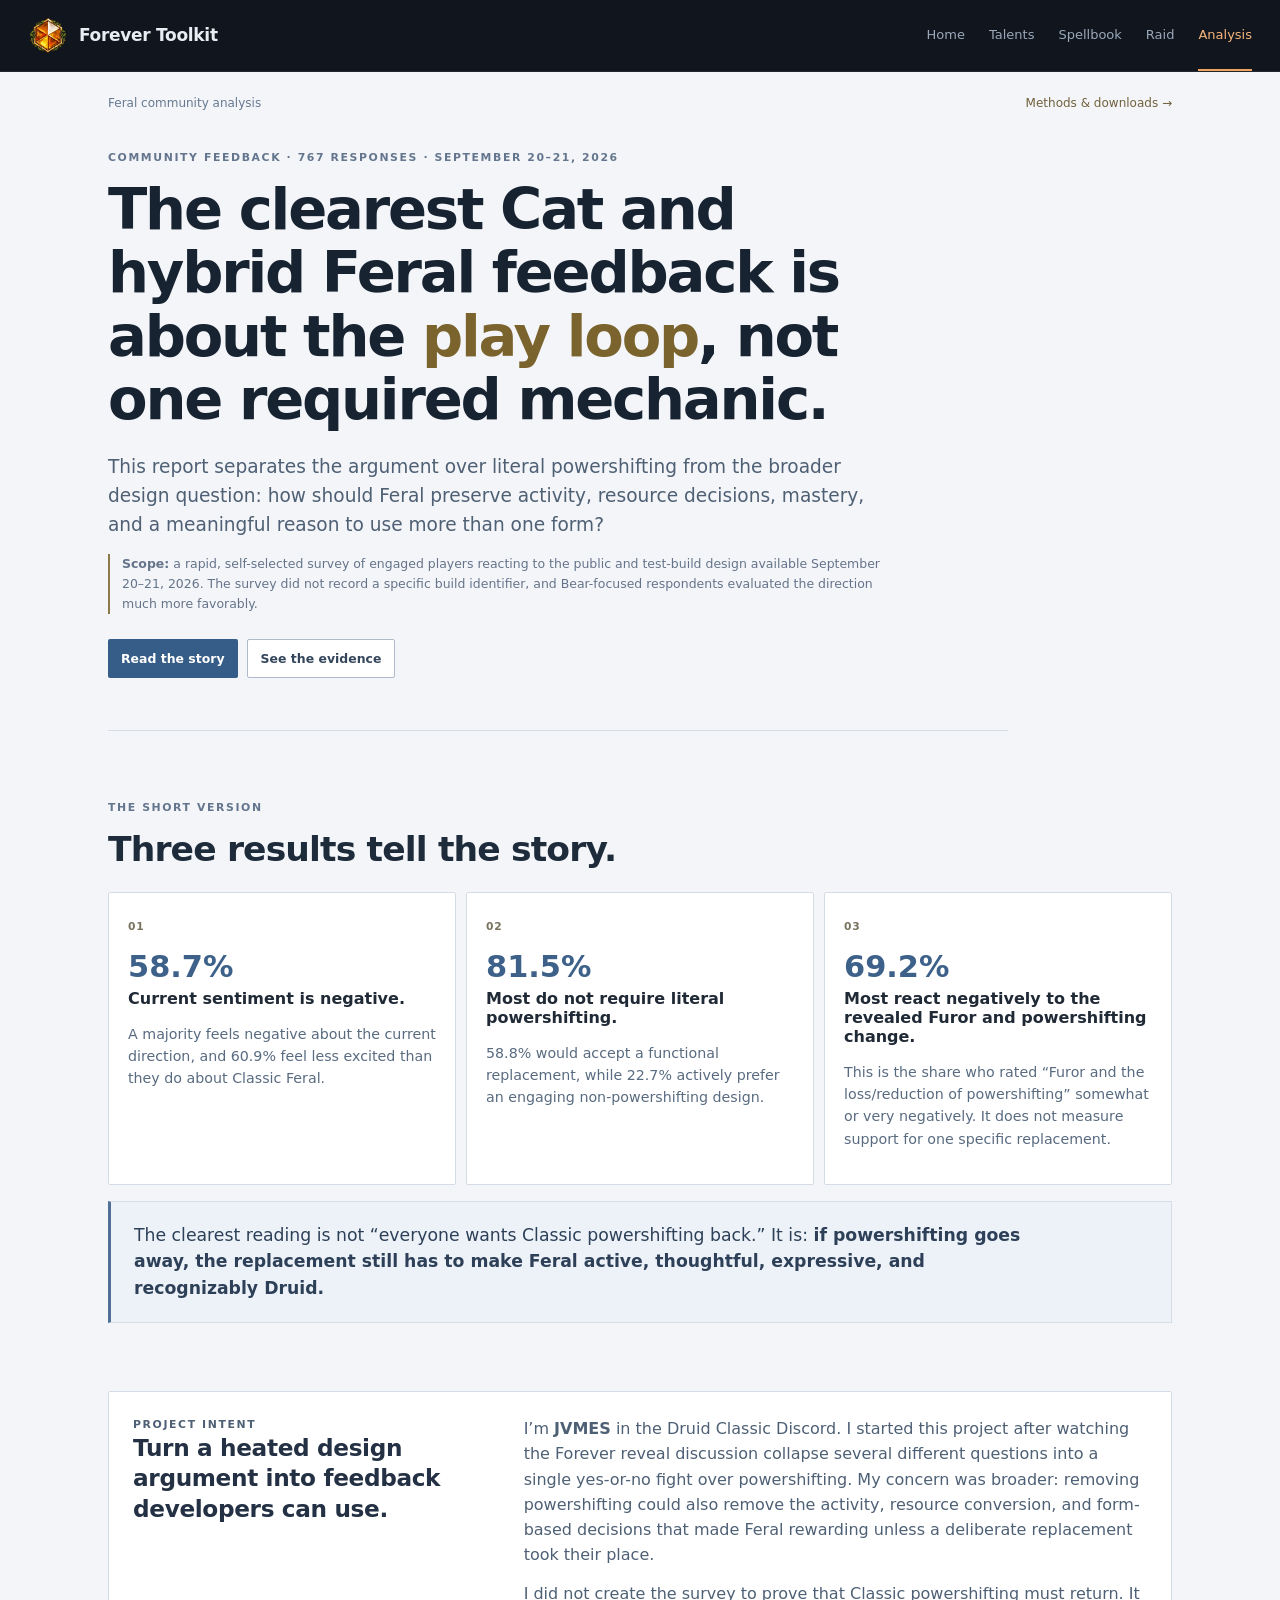
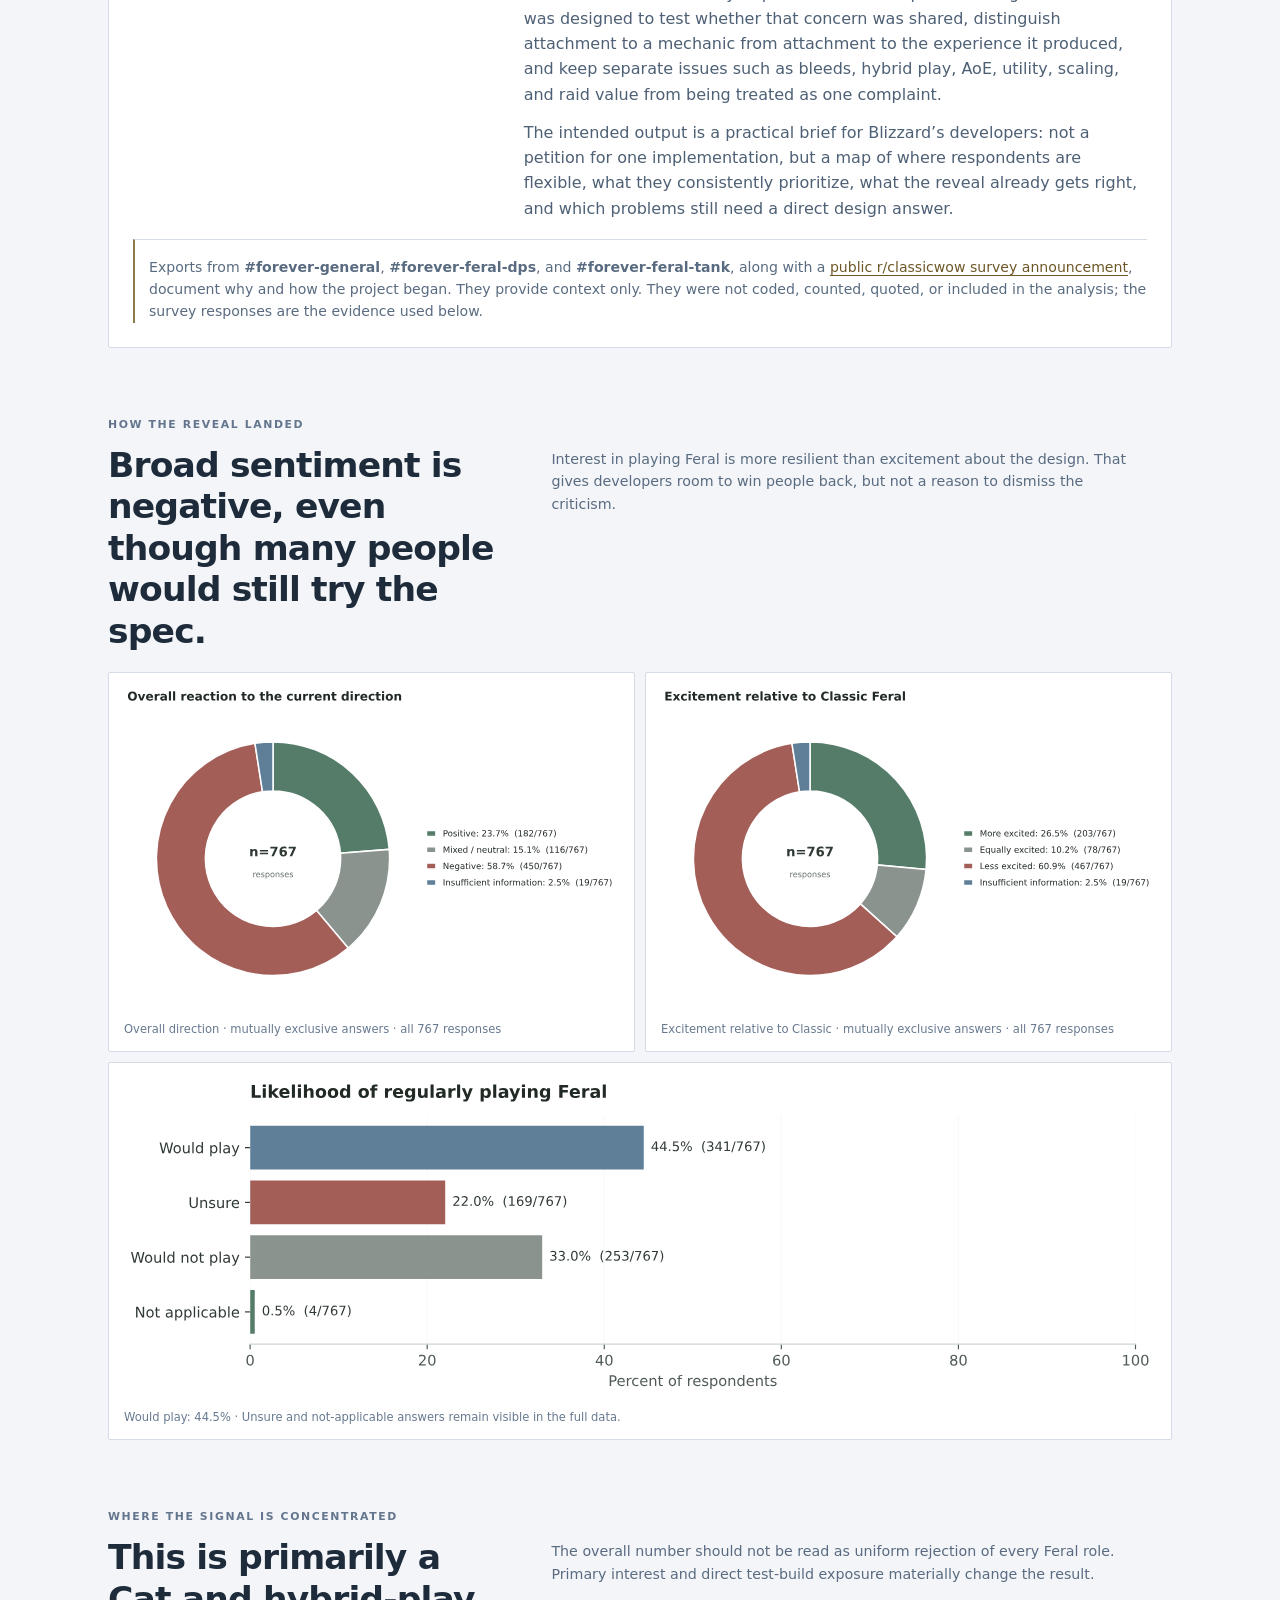
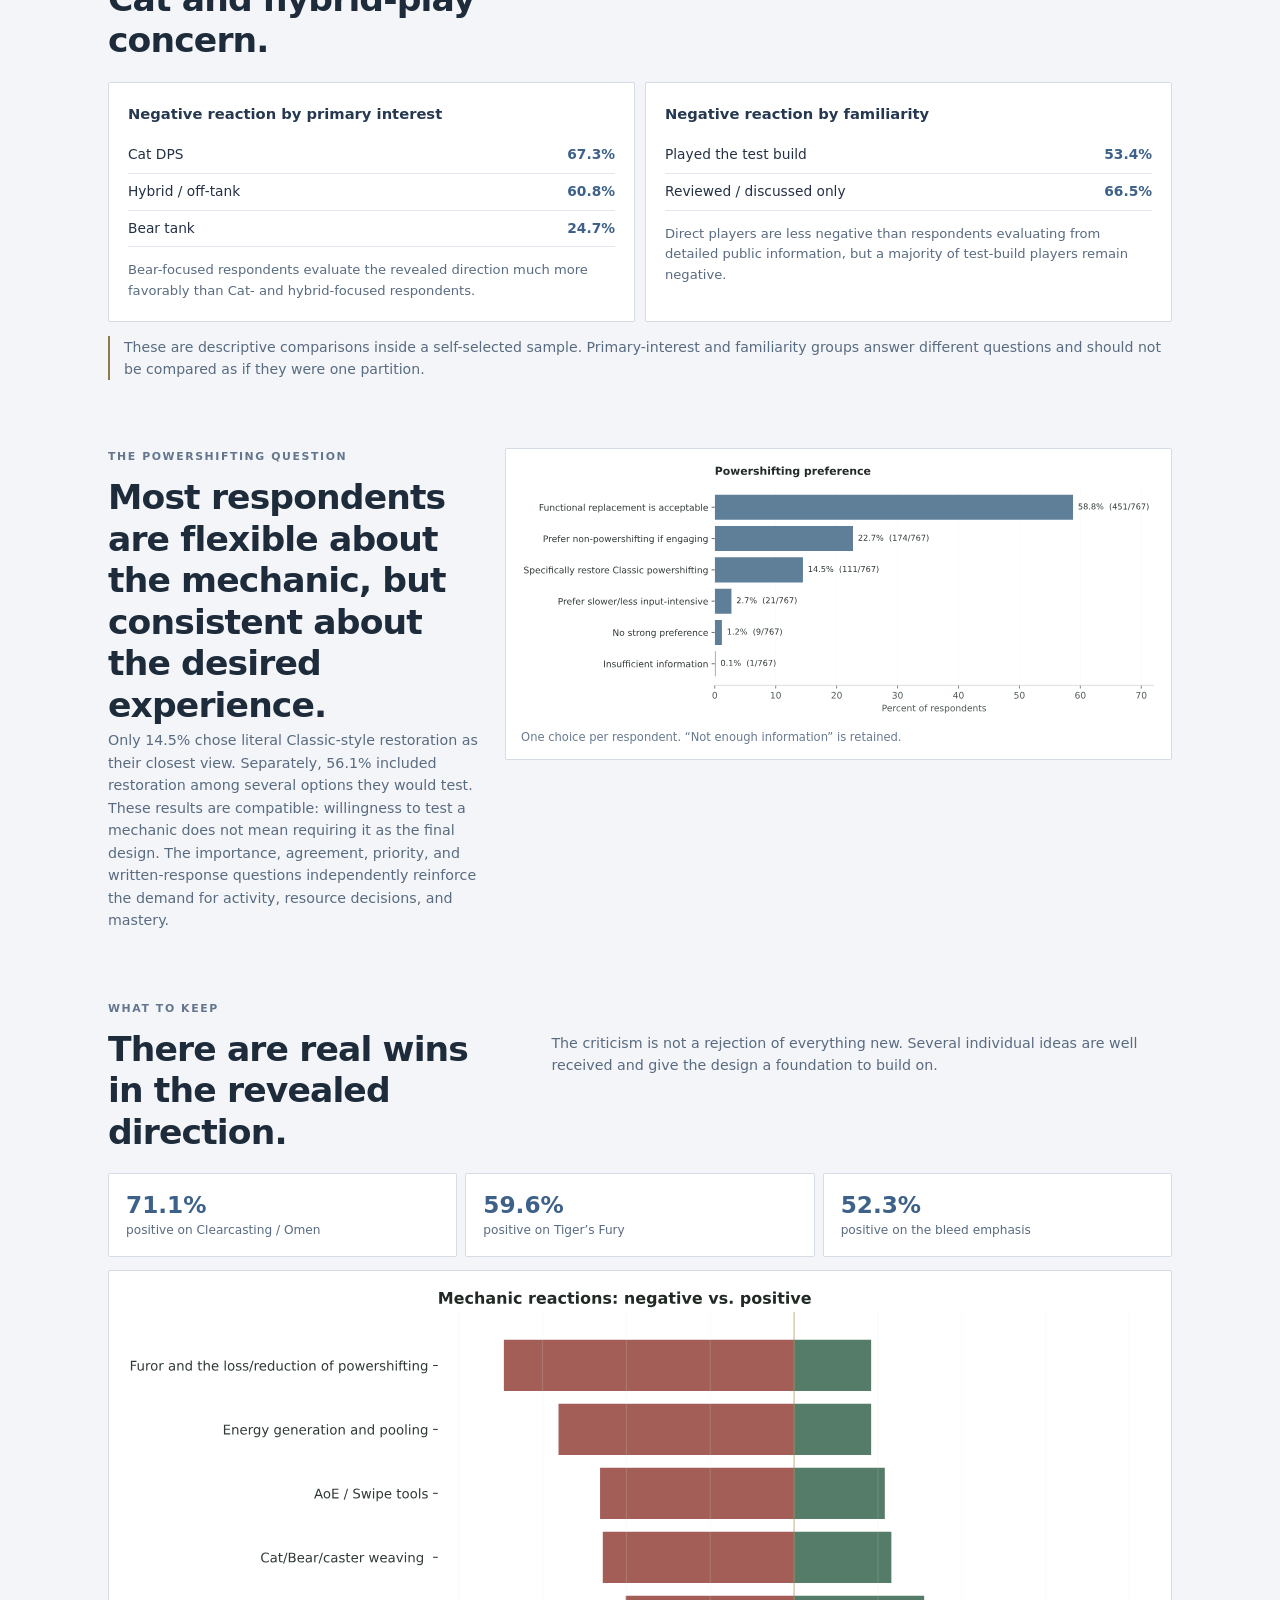
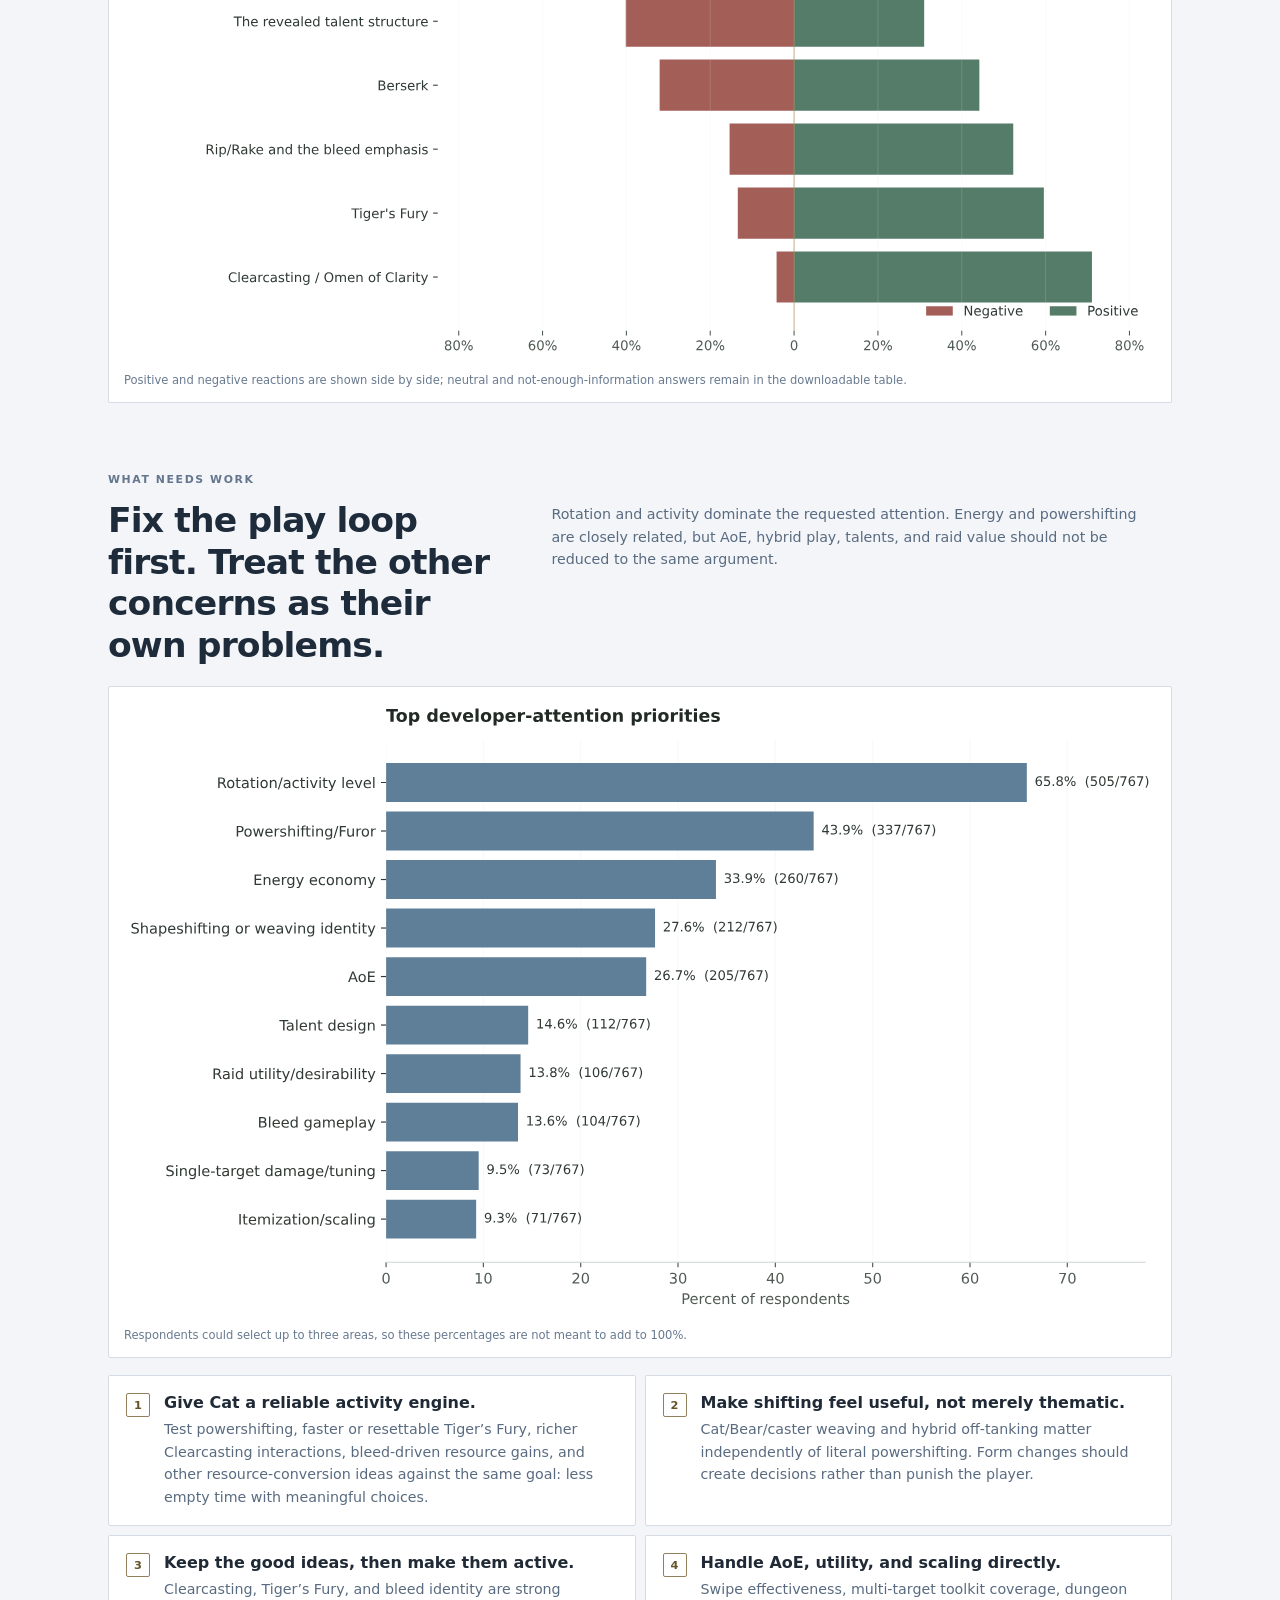
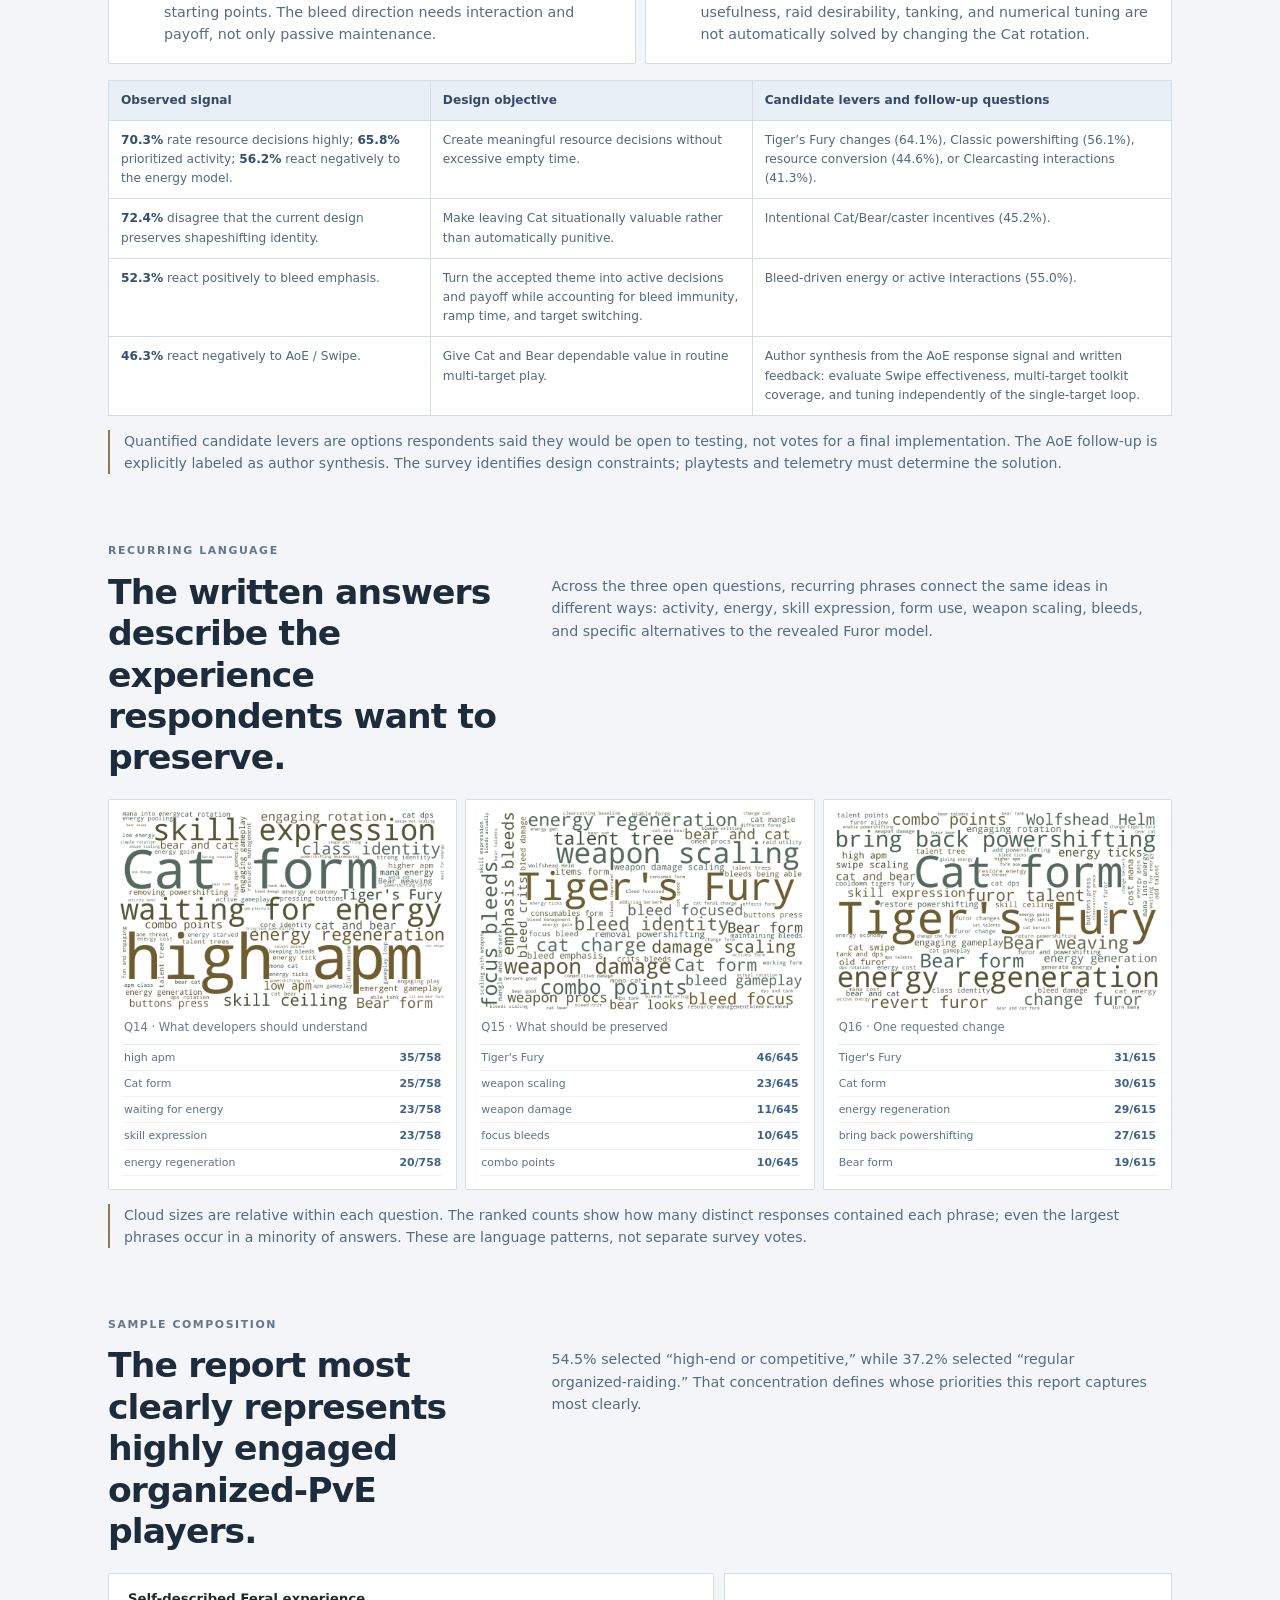
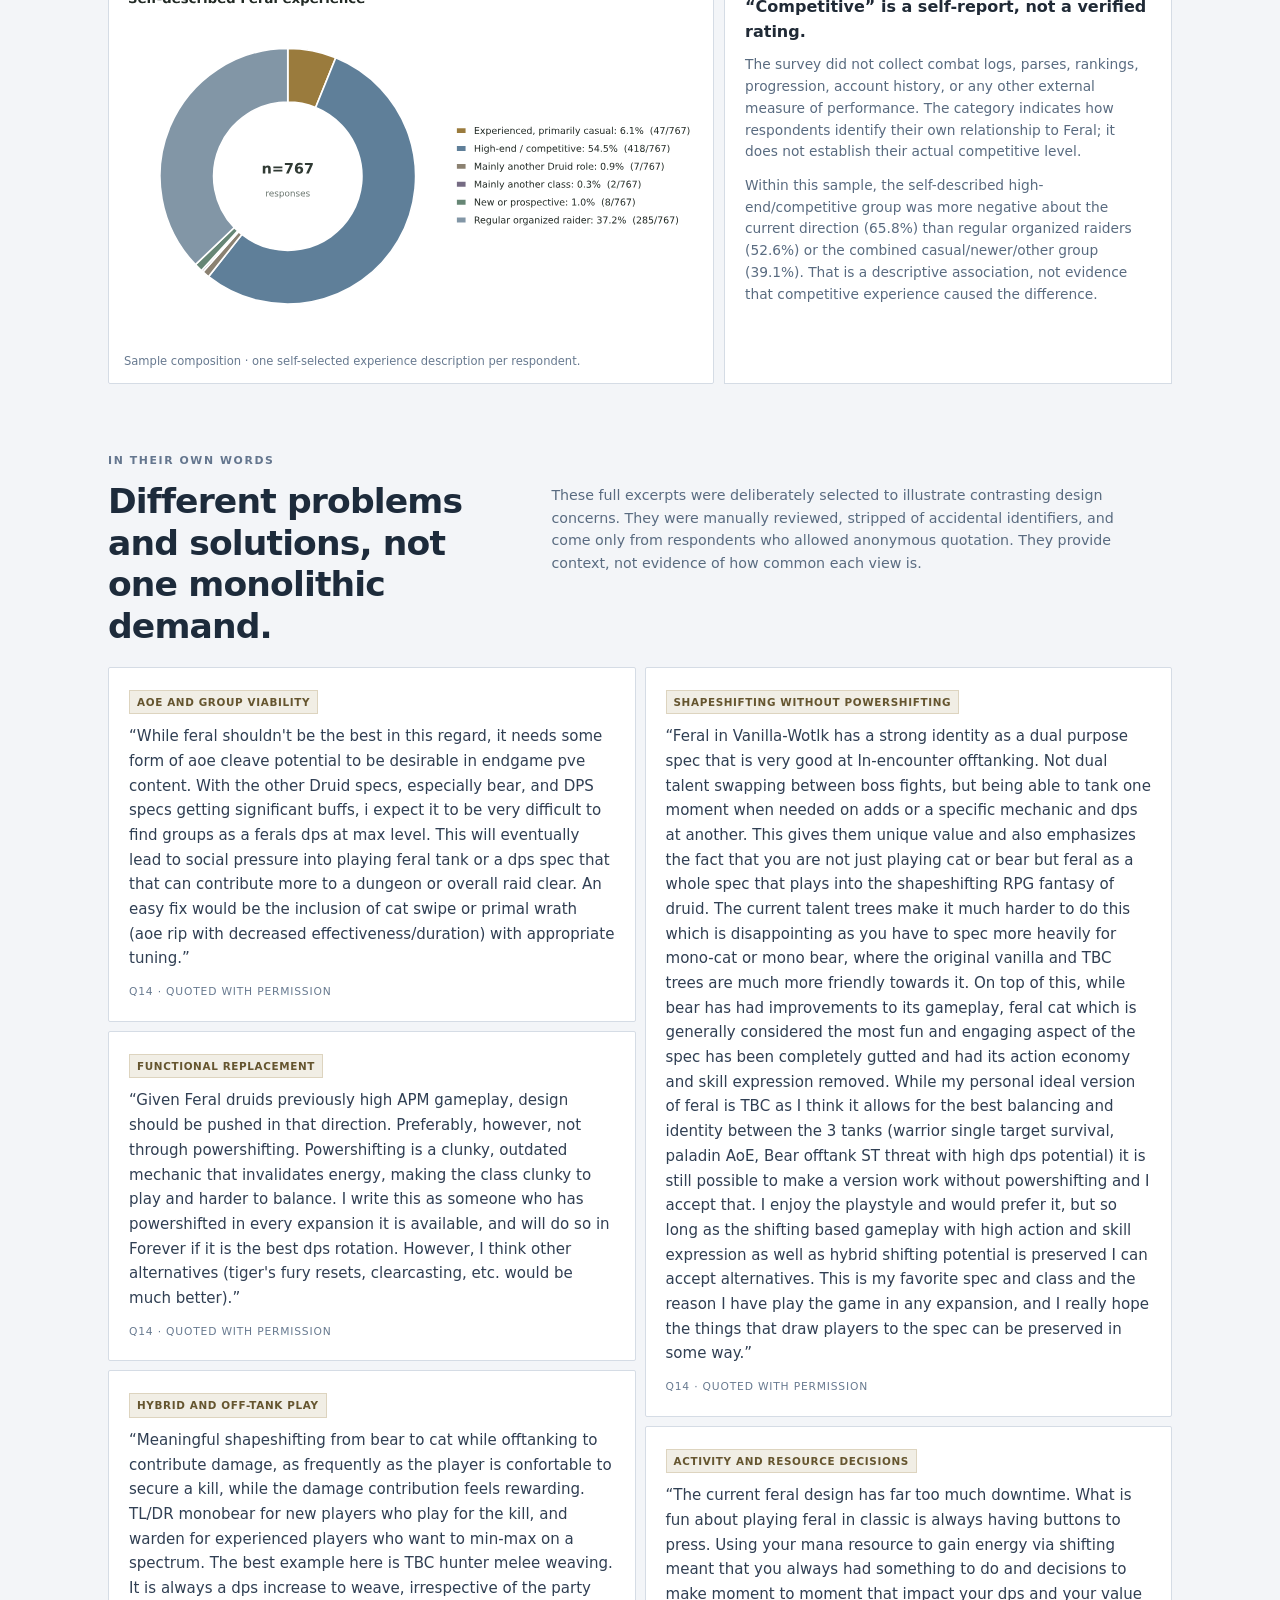
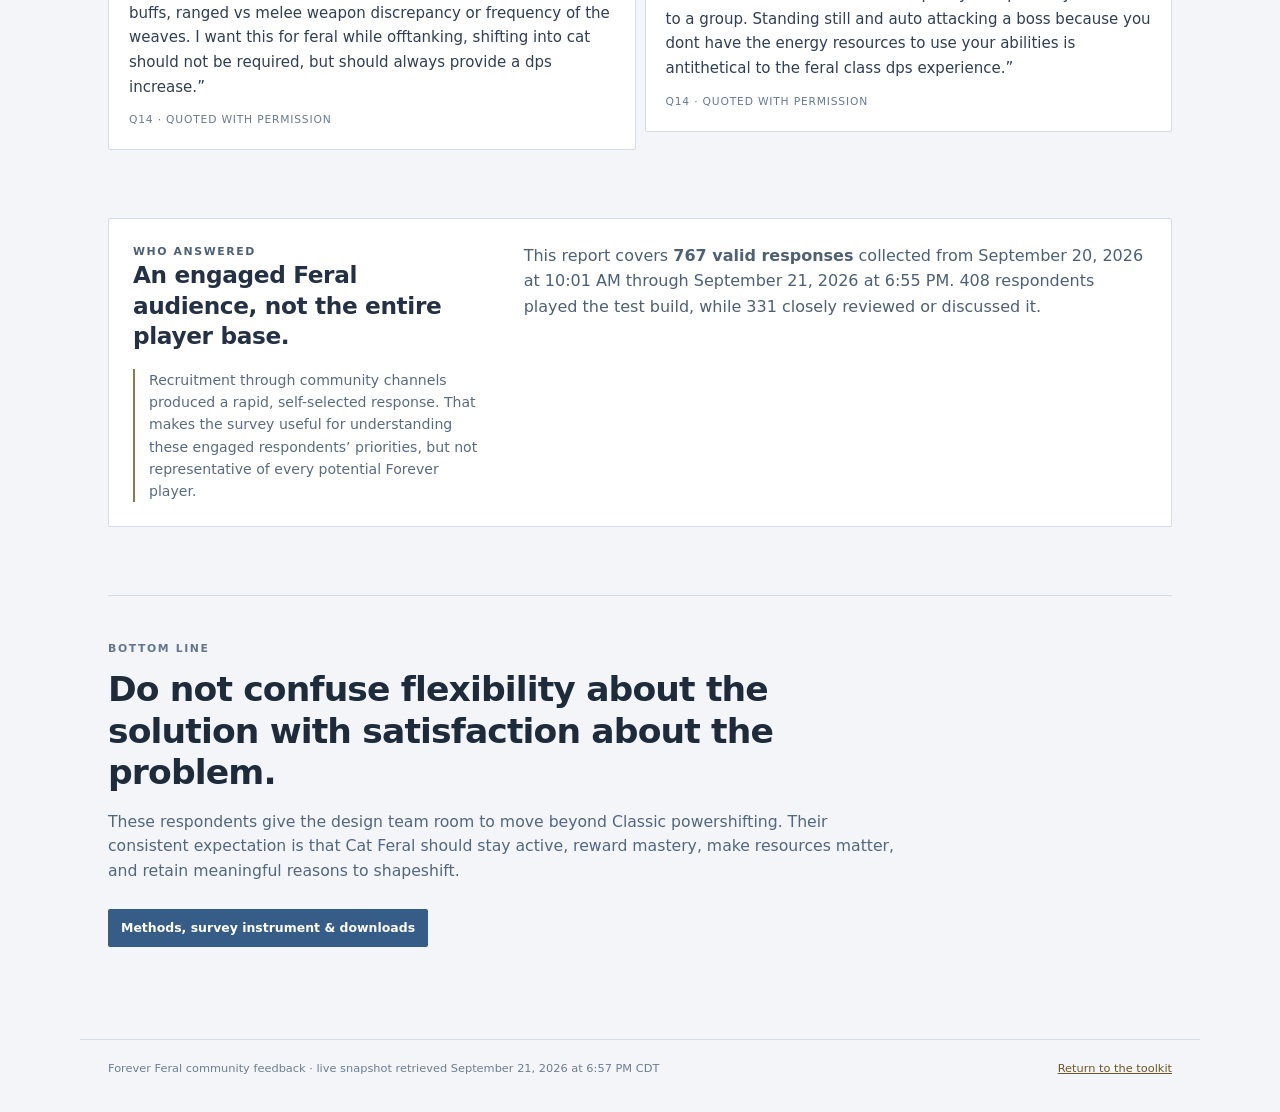
==== commit 4736db29: "Update Feral rotation policies, defaults, and toolkit artwork" ====
--- a/analysis/index.html
+++ b/analysis/index.html
@@ -14,8 +14,8 @@
   <meta property="og:title" content="Feral Community Analysis · Forever Toolkit">
   <meta property="og:description" content="Analysis of 767 WoW Forever Feral survey responses collected September 20–21, 2026. Player priorities, gameplay feedback, and published methods.">
   <meta property="og:url" content="https://jvmes-wow.github.io/forever-toolkit/analysis/">
-  <meta property="og:image" content="https://jvmes-wow.github.io/forever-toolkit/analysis/og-report.png?v=20261006-toolkit-icons">
-  <meta property="og:image:secure_url" content="https://jvmes-wow.github.io/forever-toolkit/analysis/og-report.png?v=20261006-toolkit-icons">
+  <meta property="og:image" content="https://jvmes-wow.github.io/forever-toolkit/analysis/og-report.png?v=20261006-green-gem">
+  <meta property="og:image:secure_url" content="https://jvmes-wow.github.io/forever-toolkit/analysis/og-report.png?v=20261006-green-gem">
   <meta property="og:image:type" content="image/png">
   <meta property="og:image:width" content="1200">
   <meta property="og:image:height" content="630">
@@ -23,7 +23,7 @@
   <meta name="twitter:card" content="summary_large_image">
   <meta name="twitter:title" content="Feral Community Analysis · Forever Toolkit">
   <meta name="twitter:description" content="Analysis of 767 WoW Forever Feral survey responses collected September 20–21, 2026. Player priorities, gameplay feedback, and published methods.">
-  <meta name="twitter:image" content="https://jvmes-wow.github.io/forever-toolkit/analysis/og-report.png?v=20261006-toolkit-icons">
+  <meta name="twitter:image" content="https://jvmes-wow.github.io/forever-toolkit/analysis/og-report.png?v=20261006-green-gem">
   <meta name="twitter:image:alt" content="Forever Toolkit Feral community analysis: 767 responses, player priorities, design feedback, and methods. This survey concerns Feral players, not all classes.">
 </head>
 <body class="toolkit-research">
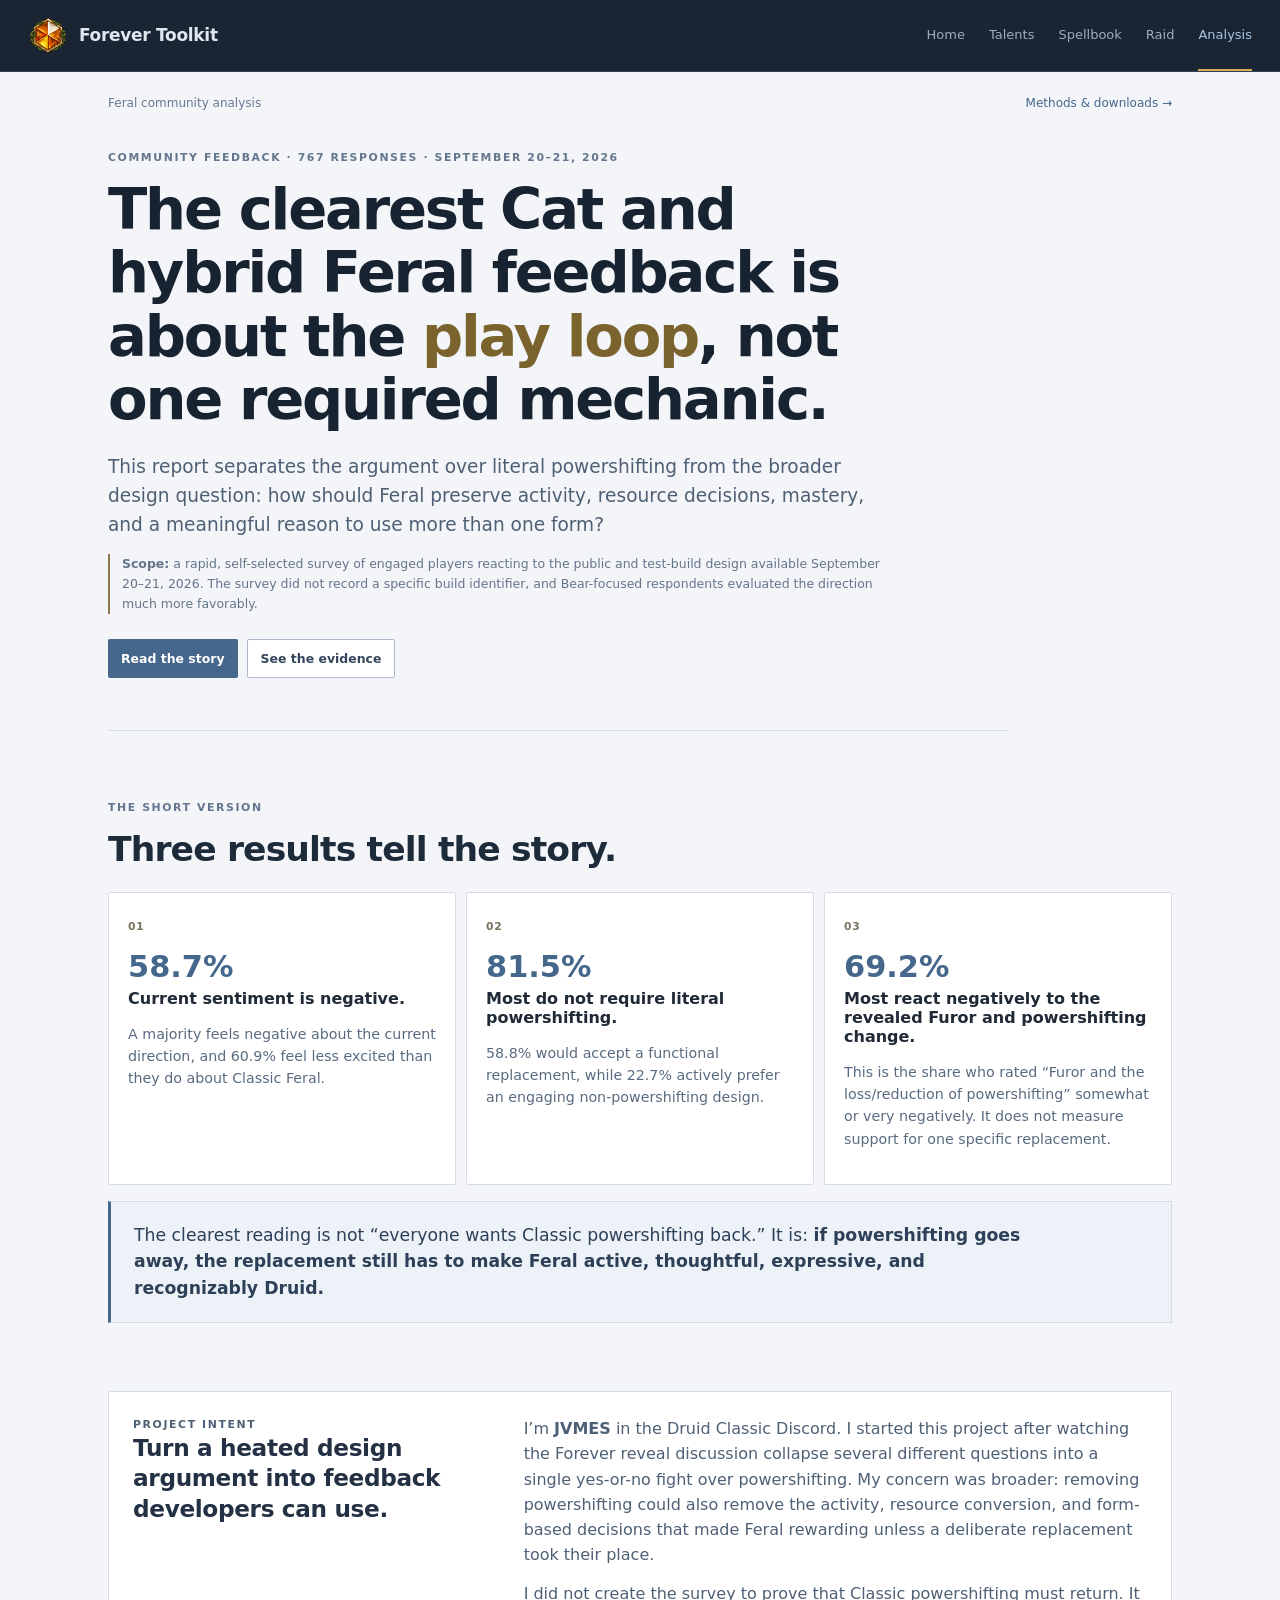
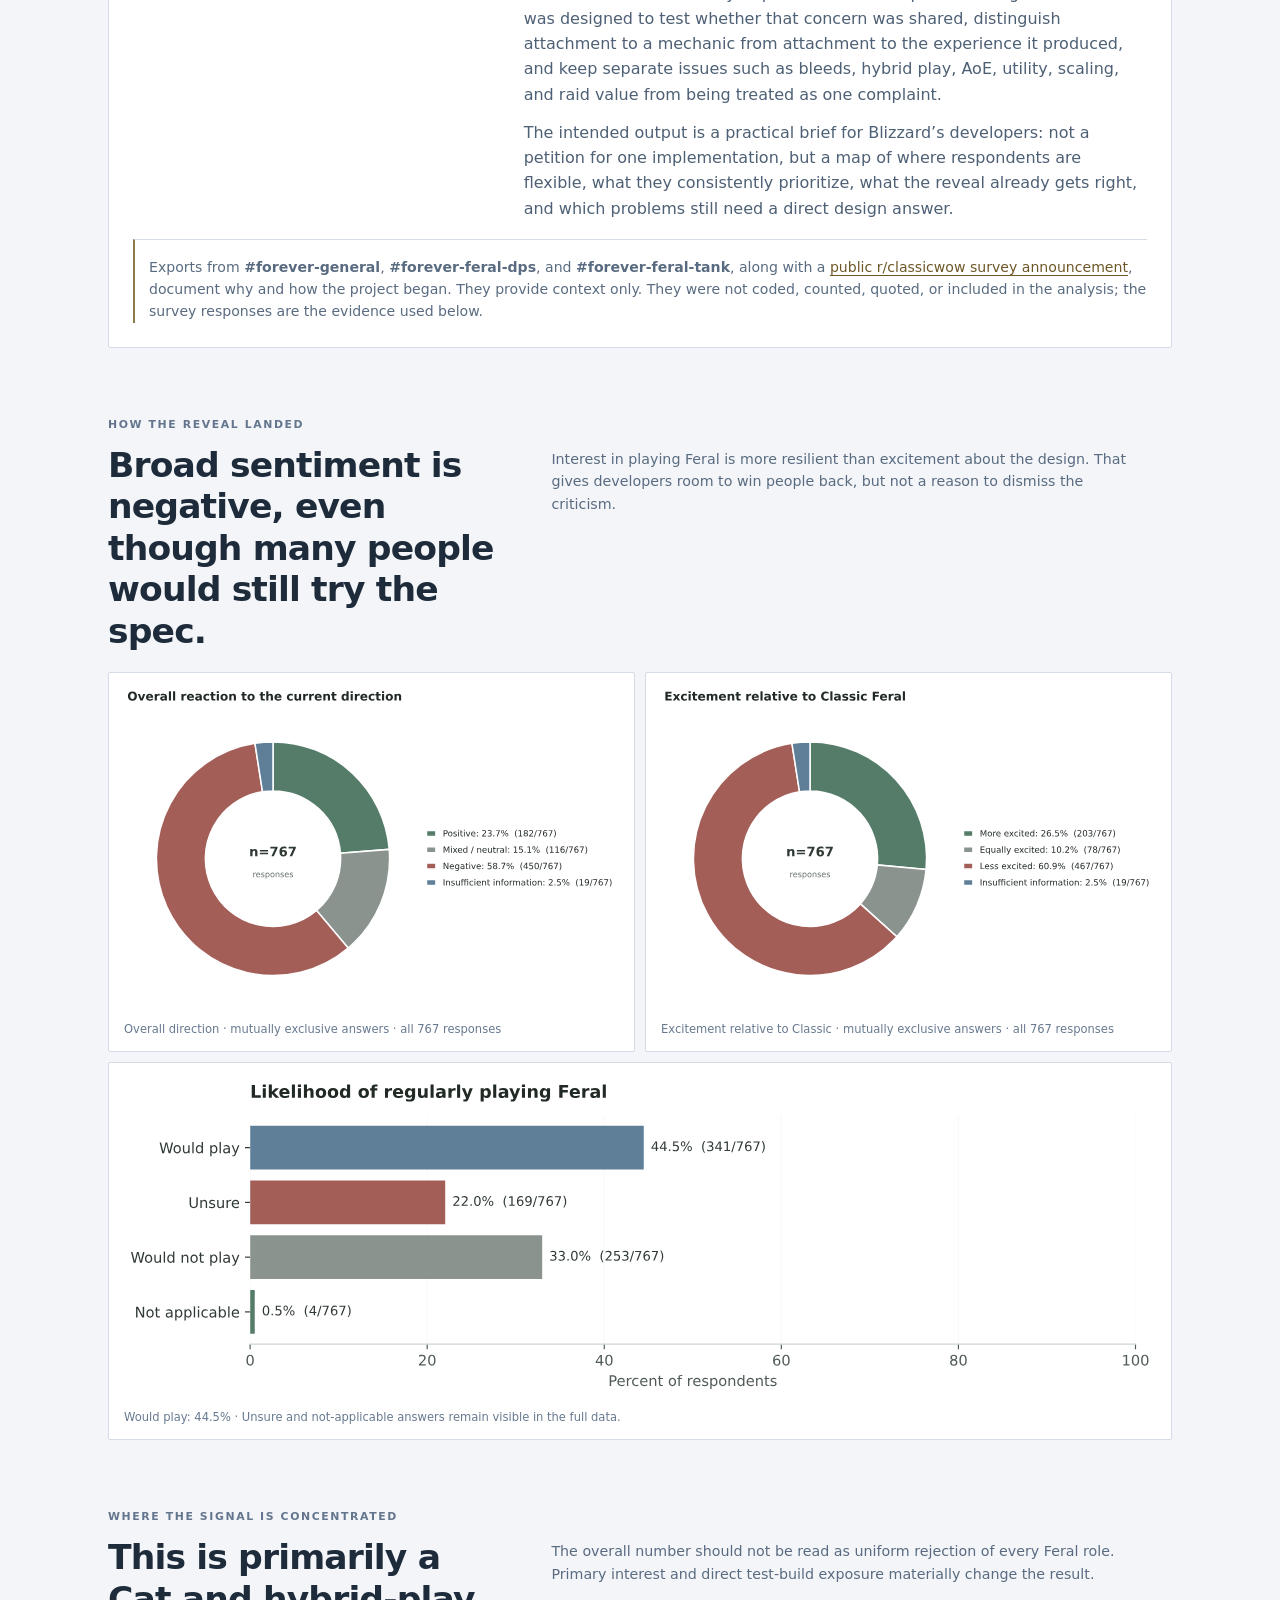
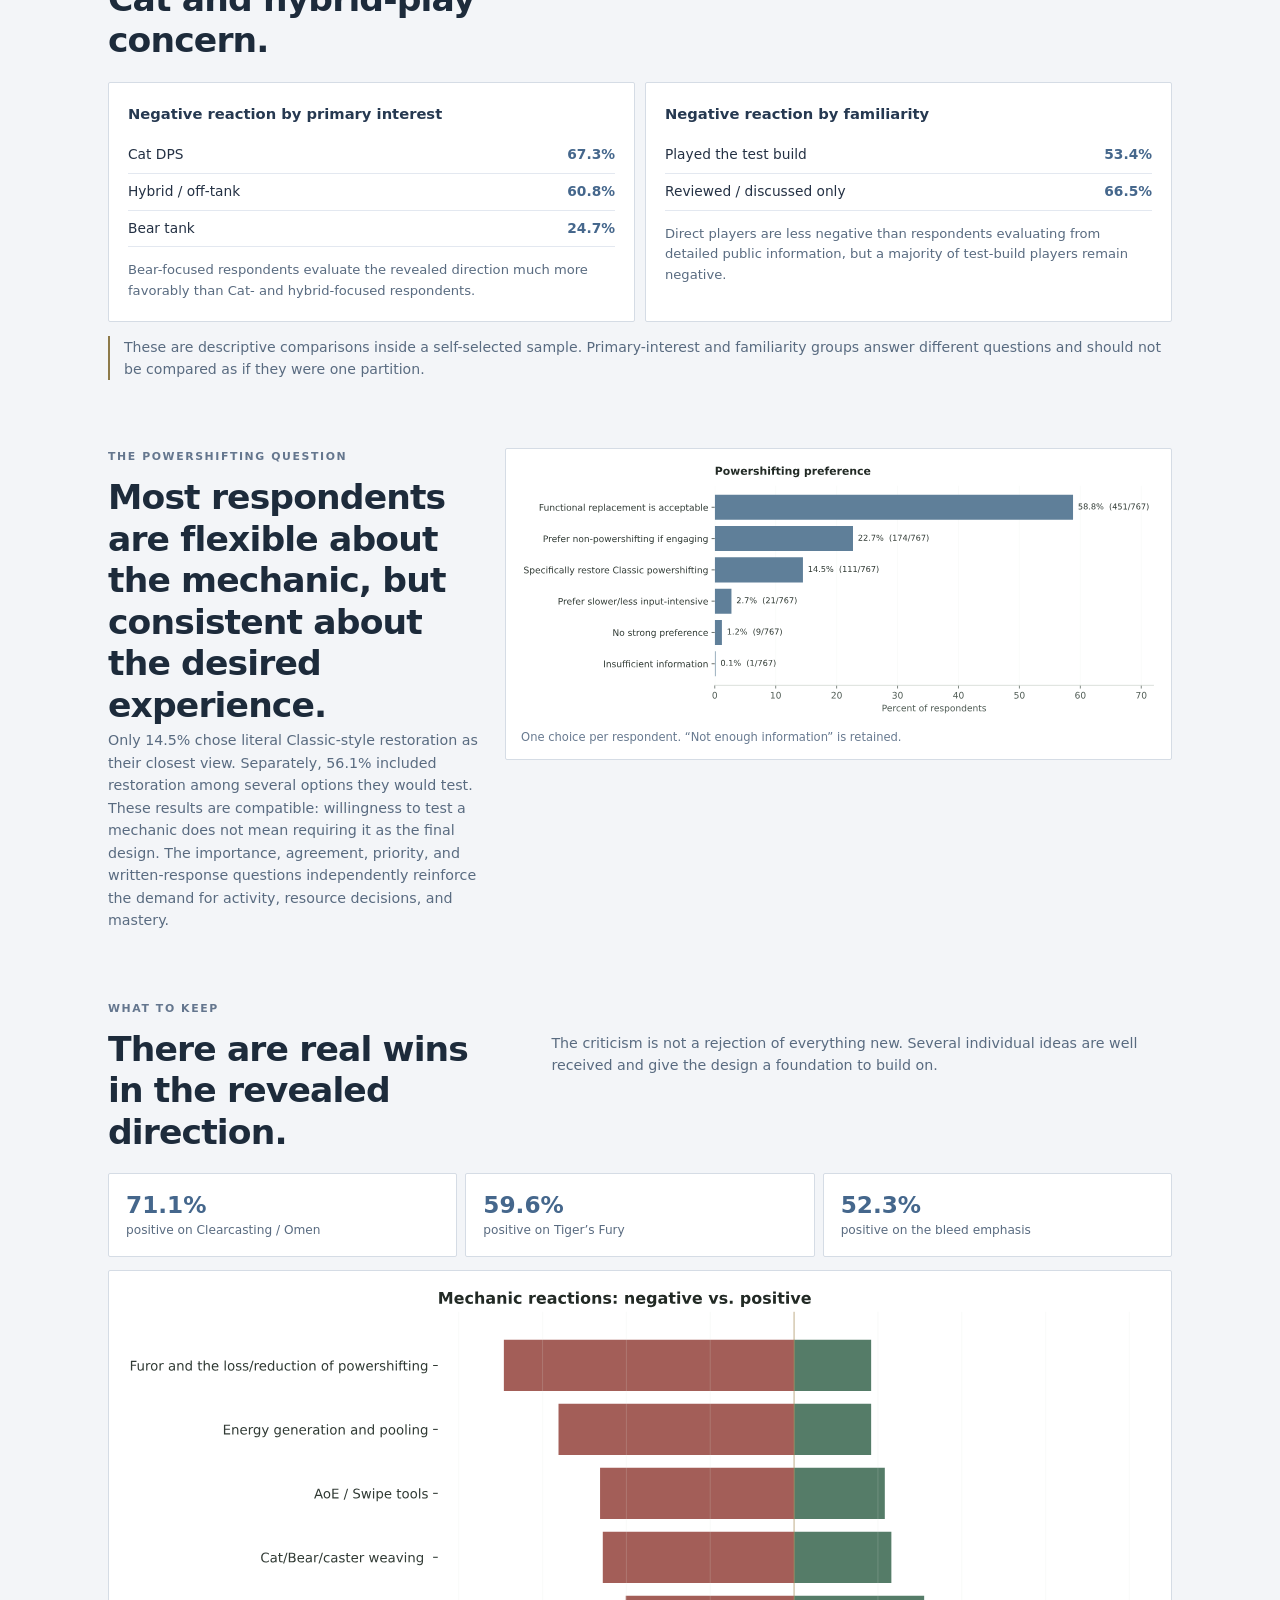
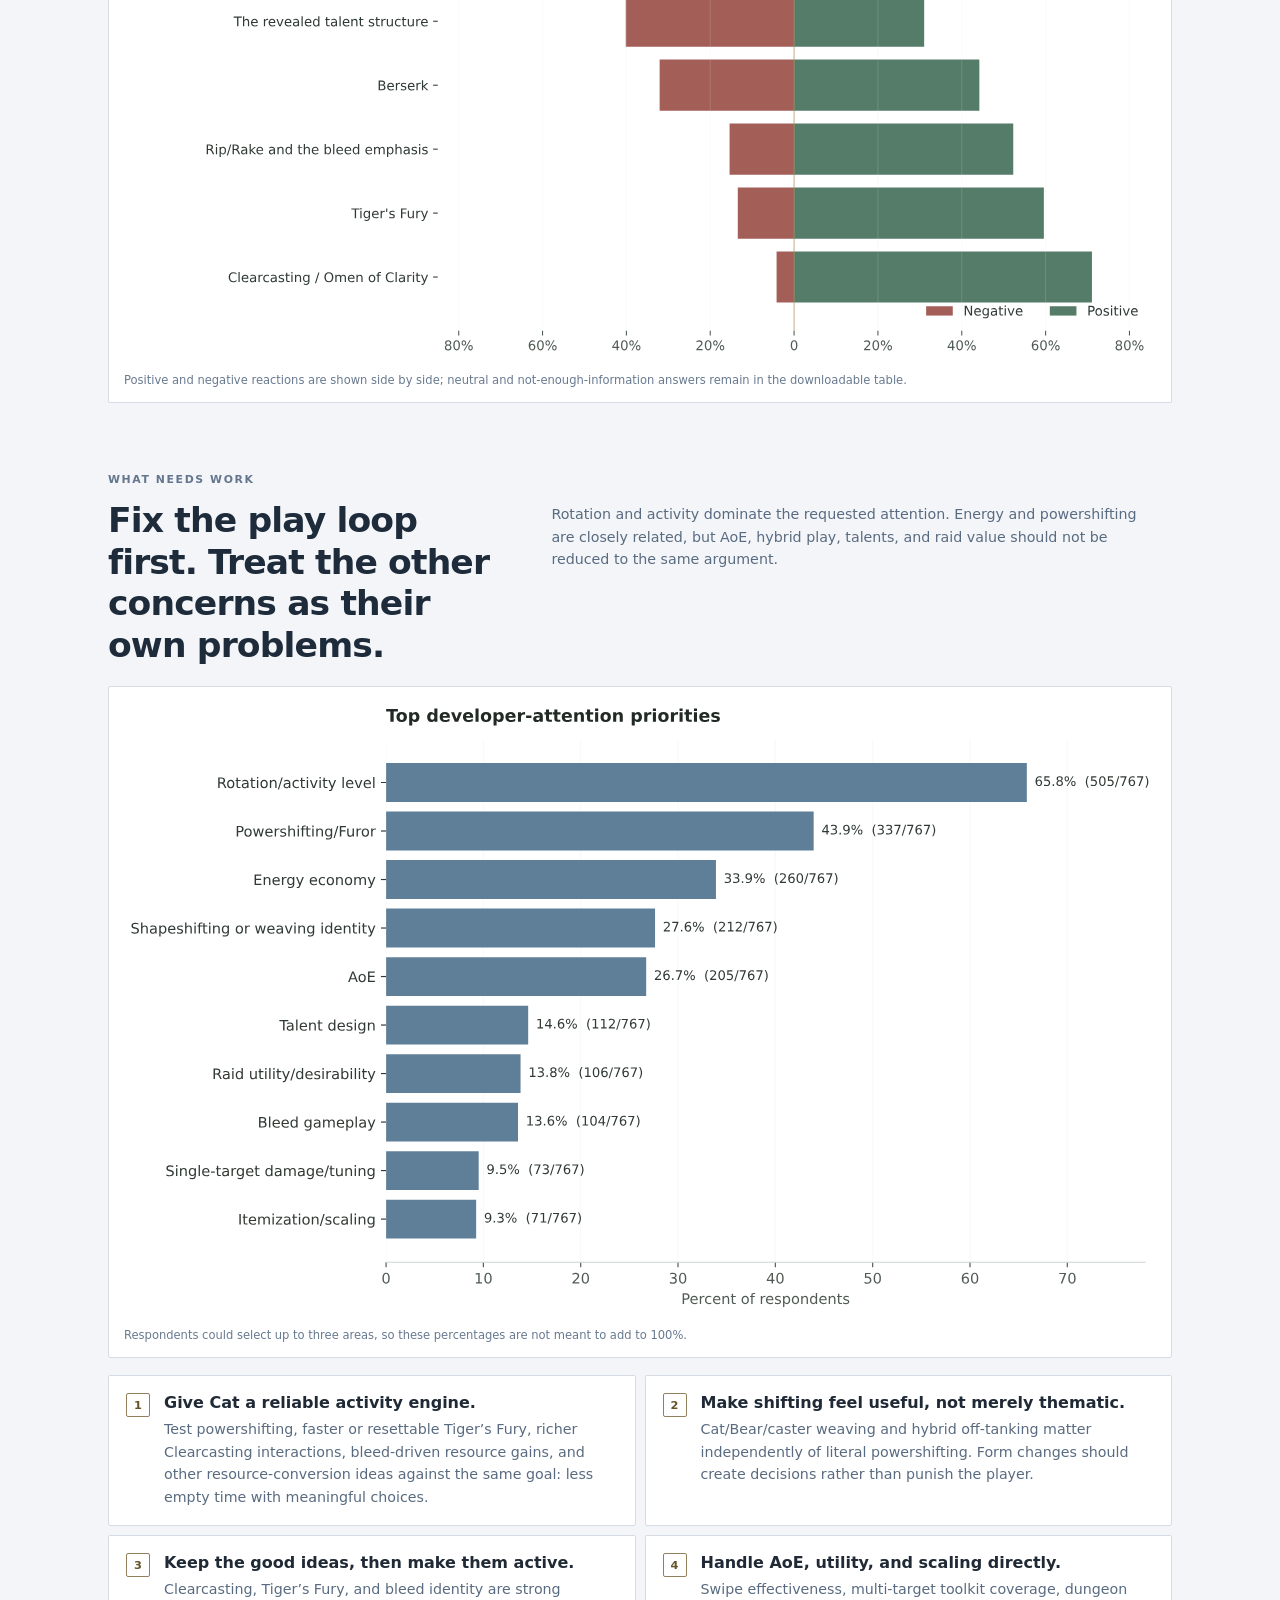
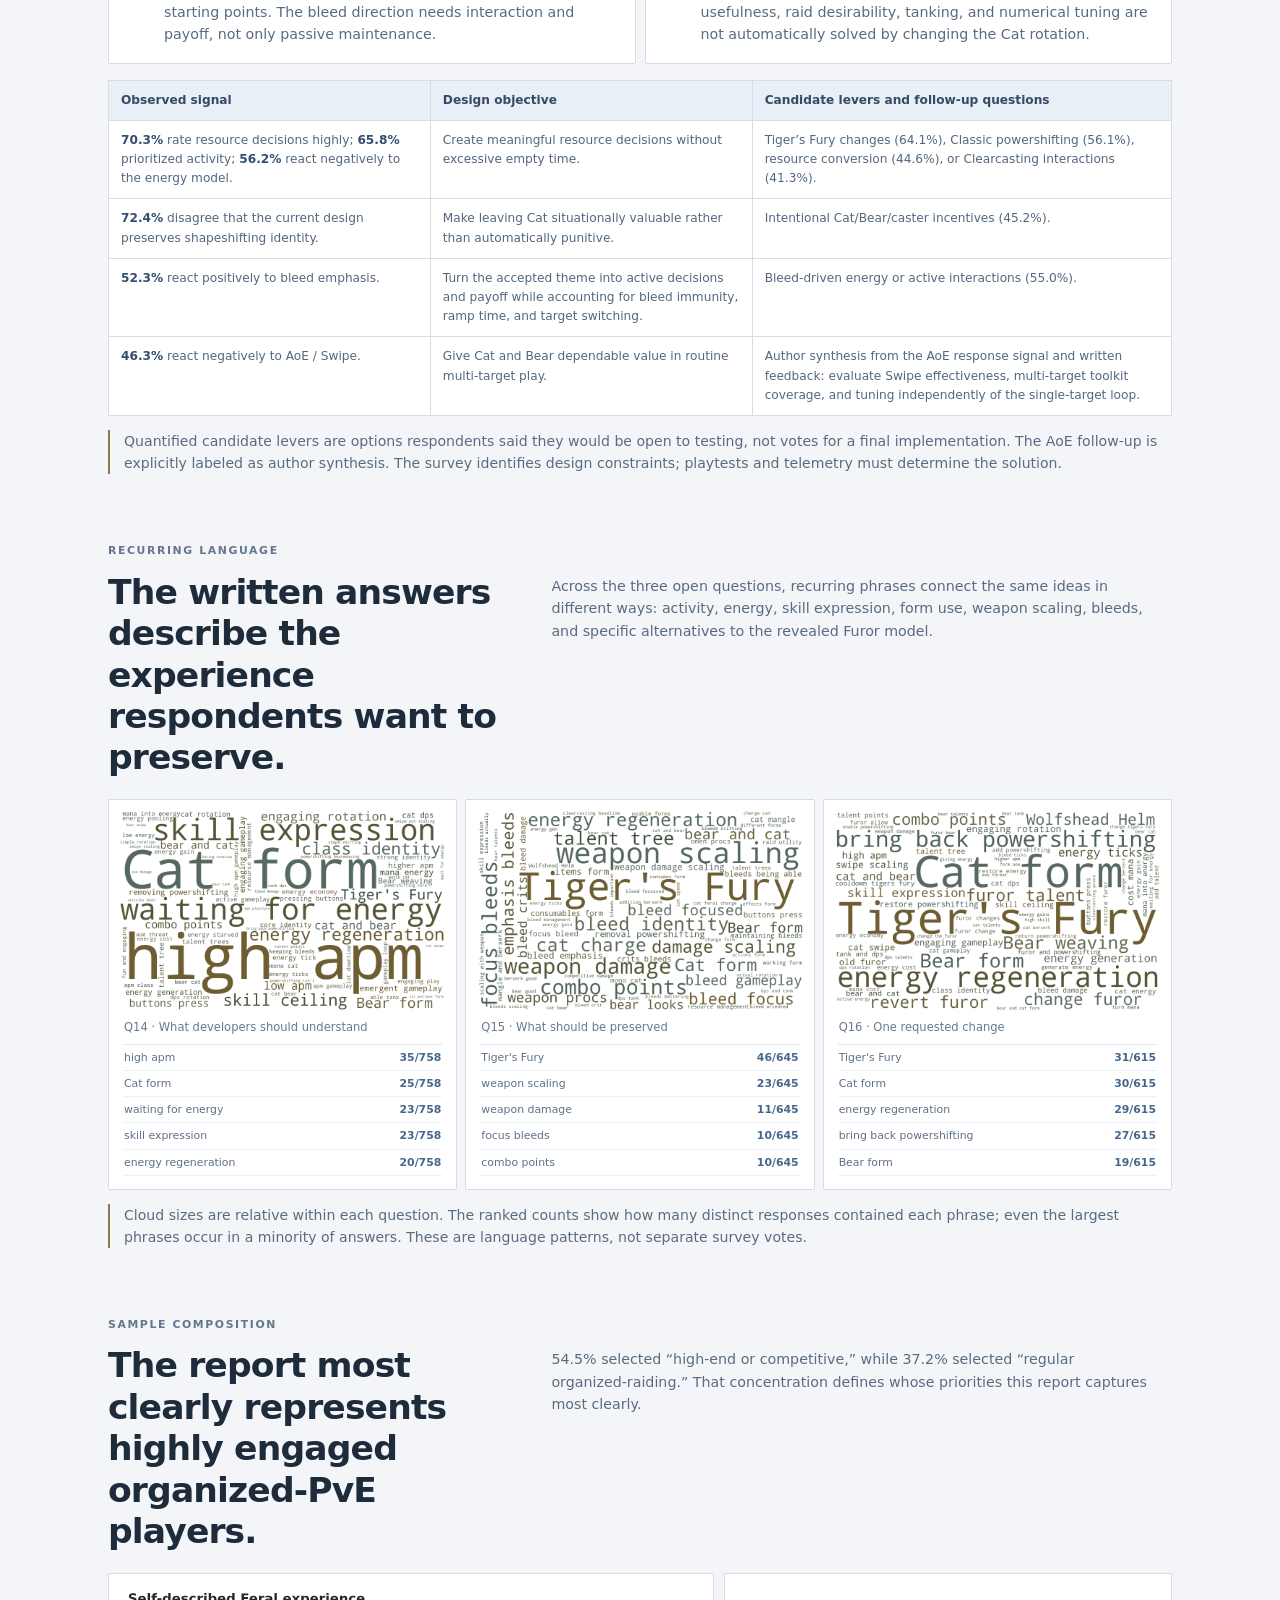
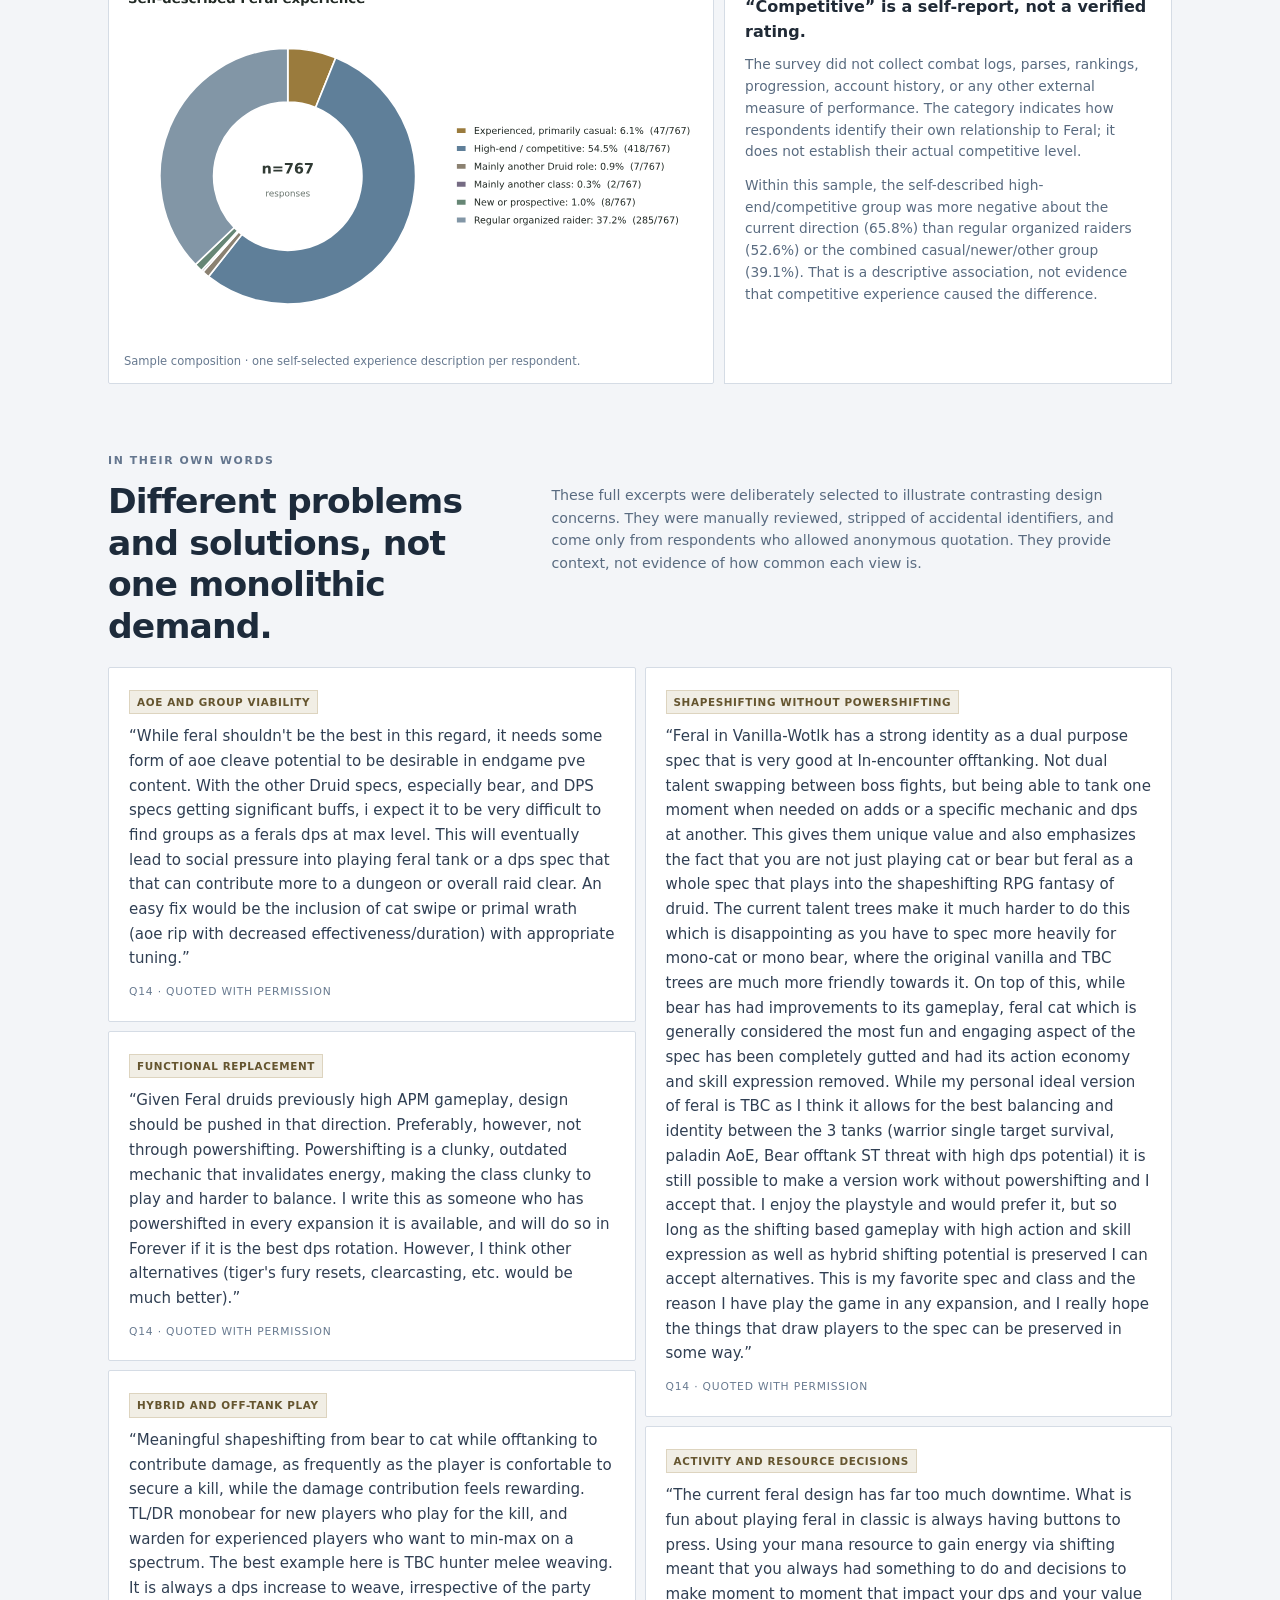
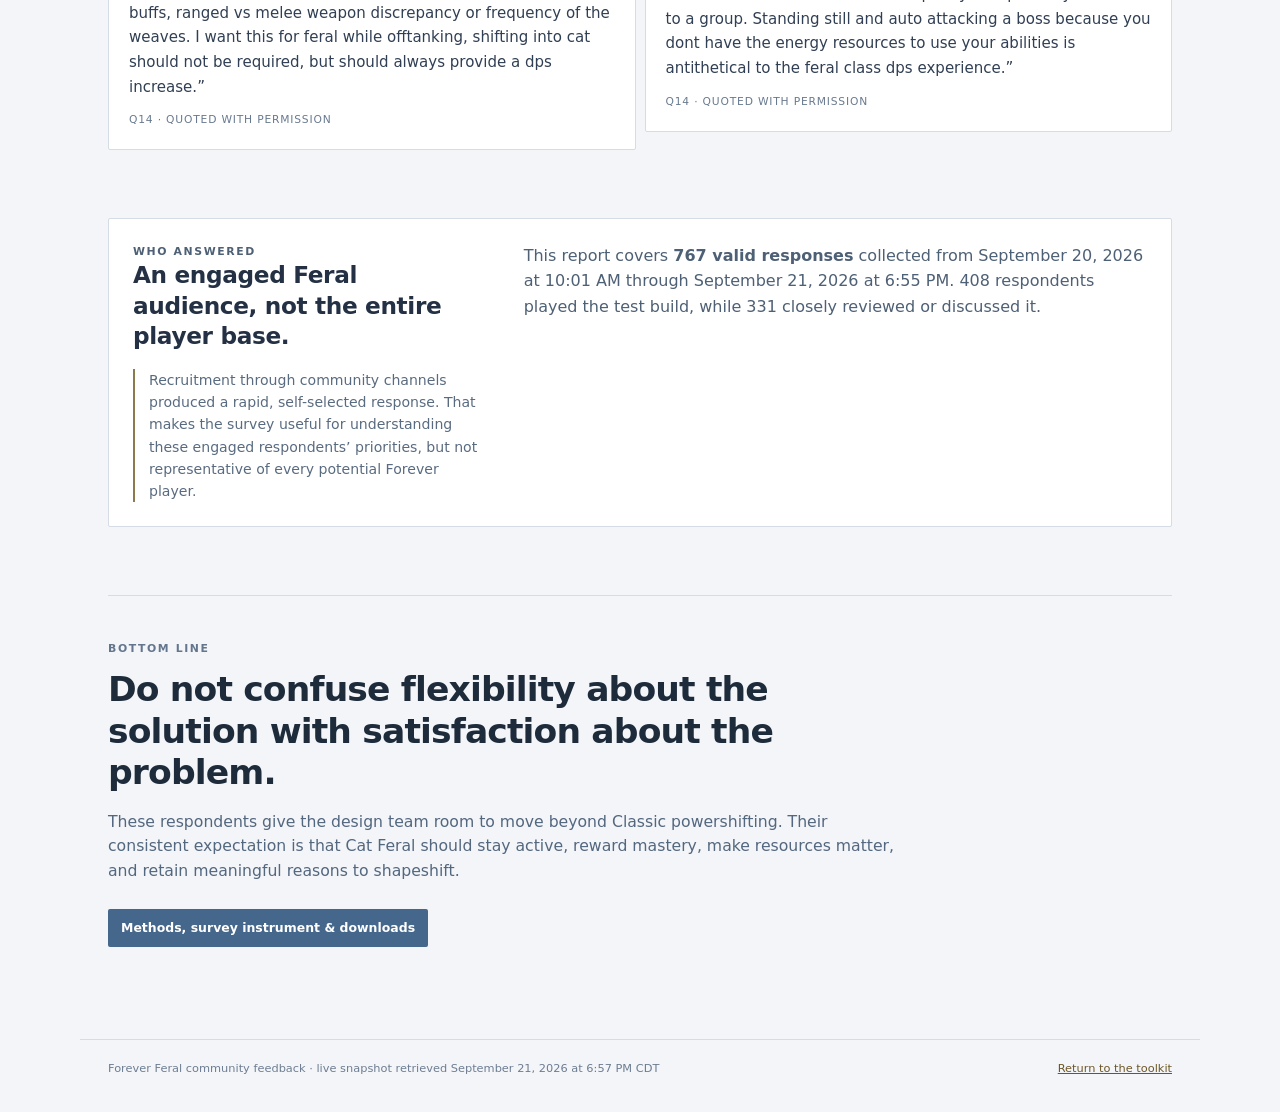
==== commit 5fc14a7b: "Refresh toolkit layouts and add unlisted leveling and simulation tools" ====
--- a/analysis/index.html
+++ b/analysis/index.html
@@ -14,8 +14,8 @@
   <meta property="og:title" content="Feral Community Analysis · Forever Toolkit">
   <meta property="og:description" content="Analysis of 767 WoW Forever Feral survey responses collected September 20–21, 2026. Player priorities, gameplay feedback, and published methods.">
   <meta property="og:url" content="https://jvmes-wow.github.io/forever-toolkit/analysis/">
-  <meta property="og:image" content="https://jvmes-wow.github.io/forever-toolkit/analysis/og-report.png?v=20261006-green-gem">
-  <meta property="og:image:secure_url" content="https://jvmes-wow.github.io/forever-toolkit/analysis/og-report.png?v=20261006-green-gem">
+  <meta property="og:image" content="https://jvmes-wow.github.io/forever-toolkit/analysis/og-report.png?v=20261007-hyjal">
+  <meta property="og:image:secure_url" content="https://jvmes-wow.github.io/forever-toolkit/analysis/og-report.png?v=20261007-hyjal">
   <meta property="og:image:type" content="image/png">
   <meta property="og:image:width" content="1200">
   <meta property="og:image:height" content="630">
@@ -23,7 +23,7 @@
   <meta name="twitter:card" content="summary_large_image">
   <meta name="twitter:title" content="Feral Community Analysis · Forever Toolkit">
   <meta name="twitter:description" content="Analysis of 767 WoW Forever Feral survey responses collected September 20–21, 2026. Player priorities, gameplay feedback, and published methods.">
-  <meta name="twitter:image" content="https://jvmes-wow.github.io/forever-toolkit/analysis/og-report.png?v=20261006-green-gem">
+  <meta name="twitter:image" content="https://jvmes-wow.github.io/forever-toolkit/analysis/og-report.png?v=20261007-hyjal">
   <meta name="twitter:image:alt" content="Forever Toolkit Feral community analysis: 767 responses, player priorities, design feedback, and methods. This survey concerns Feral players, not all classes.">
 </head>
 <body class="toolkit-research">
--- a/analysis/report.css
+++ b/analysis/report.css
@@ -1,11 +1,11 @@
-:root{color-scheme:light;font-family:system-ui,-apple-system,BlinkMacSystemFont,"Segoe UI",sans-serif;background:#f3f5f8;color:#202a36;font-size:16px;--gold:#927234;--gold-soft:#a7833c;--muted:#627083;--line:#d5dce5;--panel:#fff;--blue:#506f96;--red:#9b5751}
+:root{color-scheme:light;font-family:system-ui,-apple-system,BlinkMacSystemFont,"Segoe UI",sans-serif;background:#f3f5f8;color:#202a36;font-size:16px;--gold:#927234;--gold-soft:#a7833c;--muted:#627083;--line:#d5dce5;--panel:#fff;--blue:#45678c;--red:#9b5751}
 *{box-sizing:border-box}html{scroll-behavior:smooth}body{margin:0;min-height:100vh;background:#f3f5f8;line-height:1.58}a:focus-visible{outline:2px solid #927234;outline-offset:4px}
-.topbar{height:65px;padding:0 max(24px,calc((100vw - 1220px)/2));border-bottom:1px solid #ffffff18;display:flex;align-items:center;gap:42px;background:#11161e;position:sticky;top:0;z-index:4}.brand{display:flex;align-items:center;gap:10px;text-decoration:none;color:#f0c66d}.brand small,.brand strong{display:block;font-family:Georgia,serif}.brand small{font-size:.52rem;letter-spacing:.15rem}.brand strong{font-size:1.18rem;letter-spacing:.12rem}.crest{width:36px;height:36px;border:1px solid #ad823b;border-radius:50%;display:grid;place-items:center;font-size:1.55rem}.topbar nav{display:flex;align-self:stretch}.topbar nav a,.method-link{color:#aab5c5;text-decoration:none;padding:0 16px;display:flex;align-items:center;border-bottom:2px solid transparent;font-size:.78rem}.topbar nav a:hover,.topbar nav a.active,.method-link:hover,.method-link.active{color:#f0dfad;border-color:#c6a85f}.method-link{margin-left:auto;padding-left:8px;padding-right:8px}
-main{max-width:1120px;margin:auto;padding:0 28px 76px}.hero{padding:64px 0 52px;max-width:900px;border-bottom:1px solid var(--line)}.eyebrow{margin:0 0 12px;font-size:.68rem;font-weight:750;letter-spacing:.1rem;color:#64768e}.hero h1,.methods-hero h1{font:650 clamp(2.25rem,4.5vw,4rem)/1.1 system-ui,-apple-system,BlinkMacSystemFont,"Segoe UI",sans-serif;letter-spacing:-.038em;margin:0;max-width:19ch;color:#182332}.hero h1 em{color:#7b632e;font-style:normal}.deck{color:#4f6075;font-size:clamp(1rem,1.5vw,1.16rem);line-height:1.58;max-width:790px;margin:20px 0 0}.hero-scope{max-width:790px;margin:15px 0 0;padding-left:12px;border-left:2px solid #8d7a4a;color:#65748a;font-size:.78rem}.hero-actions{display:flex;gap:9px;flex-wrap:wrap;margin-top:25px}.button,.ghost-button{display:inline-flex;align-items:center;text-decoration:none;border-radius:2px;padding:9px 13px;font-size:.78rem;font-weight:700}.button{background:#365d87;color:#fff}.ghost-button{border:1px solid #aebaca;color:#34465c;background:#fff}
+.topbar{height:65px;padding:0 max(24px,calc((100vw - 1220px)/2));border-bottom:1px solid #ffffff18;display:flex;align-items:center;gap:42px;background:var(--tk-header);position:sticky;top:0;z-index:4}.brand{display:flex;align-items:center;gap:10px;text-decoration:none;color:#f0c66d}.brand small,.brand strong{display:block;font-family:Georgia,serif}.brand small{font-size:.52rem;letter-spacing:.15rem}.brand strong{font-size:1.18rem;letter-spacing:.12rem}.crest{width:36px;height:36px;border:1px solid #ad823b;border-radius:50%;display:grid;place-items:center;font-size:1.55rem}.topbar nav{display:flex;align-self:stretch}.topbar nav a,.method-link{color:#aab5c5;text-decoration:none;padding:0 16px;display:flex;align-items:center;border-bottom:2px solid transparent;font-size:.78rem}.topbar nav a:hover,.topbar nav a.active,.method-link:hover,.method-link.active{color:#f0dfad;border-color:#c6a85f}.method-link{margin-left:auto;padding-left:8px;padding-right:8px}
+main{max-width:1120px;margin:auto;padding:0 28px 76px}.hero{padding:64px 0 52px;max-width:900px;border-bottom:1px solid var(--line)}.eyebrow{margin:0 0 12px;font-size:.68rem;font-weight:750;letter-spacing:.1rem;color:#64768e}.hero h1,.methods-hero h1{font:650 clamp(2.25rem,4.5vw,4rem)/1.1 system-ui,-apple-system,BlinkMacSystemFont,"Segoe UI",sans-serif;letter-spacing:-.038em;margin:0;max-width:19ch;color:#182332}.hero h1 em{color:#7b632e;font-style:normal}.deck{color:#4f6075;font-size:clamp(1rem,1.5vw,1.16rem);line-height:1.58;max-width:790px;margin:20px 0 0}.hero-scope{max-width:790px;margin:15px 0 0;padding-left:12px;border-left:2px solid #8d7a4a;color:#65748a;font-size:.78rem}.hero-actions{display:flex;gap:9px;flex-wrap:wrap;margin-top:25px}.button,.ghost-button{display:inline-flex;align-items:center;text-decoration:none;border-radius:2px;padding:9px 13px;font-size:.78rem;font-weight:700}.button{background:#45678c;color:#fff}.ghost-button{border:1px solid #aebaca;color:#34465c;background:#fff}
 .panel,figure,.story-card,.keep-grid article,.recommendations article,blockquote,.signal-grid article{border:1px solid var(--line);background:var(--panel);border-radius:2px}.origin{margin-top:68px}.origin,.sample-section{padding:24px;display:grid;grid-template-columns:.72fr 1.28fr;gap:18px 40px;align-items:start}.origin h2,.sample-section h2{margin:0;font:650 1.45rem/1.3 system-ui,-apple-system,BlinkMacSystemFont,"Segoe UI",sans-serif;letter-spacing:-.015em}.origin p,.sample-section p{margin:0;color:#4e6075}.origin-copy{display:grid;gap:13px}.origin .context-note{grid-column:1/-1;border-top:1px solid var(--line);padding-top:16px}.context-note{border-left:2px solid #8d7a4a;padding-left:14px;color:#596b80!important;font-size:.88rem}.context-note a,.method-section p a{color:#6d5727;text-underline-offset:3px}
-.story-section,.chart-section,.signal-section,.split-section,.mechanics-section,.priority-section,.language-section,.profile-section,.voices-section,.sample-section,.closing{margin-top:68px}.story-section>h2,.section-copy h2,.closing h2,.method-section h2{font:650 clamp(1.55rem,2.7vw,2.2rem)/1.2 system-ui,-apple-system,BlinkMacSystemFont,"Segoe UI",sans-serif;letter-spacing:-.025em;margin:0;max-width:27ch;color:#1d2b3b}.story-grid{display:grid;grid-template-columns:repeat(3,1fr);gap:10px;margin-top:22px}.story-card{padding:19px}.story-card>span{color:#78725e;font:750 .67rem system-ui,sans-serif;letter-spacing:.08em}.story-card>strong{display:block;color:#3e618a;font:680 1.9rem system-ui,sans-serif;margin:12px 0 5px;font-variant-numeric:tabular-nums}.story-card h3,.recommendations h3{font:680 1rem system-ui,sans-serif;margin:0;color:#202a36}.story-card p,.section-copy>p:last-child,.recommendations p{color:#596b80;font-size:.89rem}.thesis{margin-top:16px;padding:20px 23px;background:#edf2f8;border:1px solid var(--line);border-left:3px solid var(--blue)}.thesis p{margin:0;font:540 1.08rem/1.55 system-ui,sans-serif;max-width:900px;color:#2d4058}
+.story-section,.chart-section,.signal-section,.split-section,.mechanics-section,.priority-section,.language-section,.profile-section,.voices-section,.sample-section,.closing{margin-top:68px}.story-section>h2,.section-copy h2,.closing h2,.method-section h2{font:650 clamp(1.55rem,2.7vw,2.2rem)/1.2 system-ui,-apple-system,BlinkMacSystemFont,"Segoe UI",sans-serif;letter-spacing:-.025em;margin:0;max-width:27ch;color:#1d2b3b}.story-grid{display:grid;grid-template-columns:repeat(3,1fr);gap:10px;margin-top:22px}.story-card{padding:19px}.story-card>span{color:#78725e;font:750 .67rem system-ui,sans-serif;letter-spacing:.08em}.story-card>strong{display:block;color:#45678c;font:680 1.9rem system-ui,sans-serif;margin:12px 0 5px;font-variant-numeric:tabular-nums}.story-card h3,.recommendations h3{font:680 1rem system-ui,sans-serif;margin:0;color:#202a36}.story-card p,.section-copy>p:last-child,.recommendations p{color:#596b80;font-size:.89rem}.thesis{margin-top:16px;padding:20px 23px;background:#edf2f8;border:1px solid var(--line);border-left:3px solid var(--blue)}.thesis p{margin:0;font:540 1.08rem/1.55 system-ui,sans-serif;max-width:900px;color:#2d4058}
 .section-copy{display:grid;grid-template-columns:.65fr 1fr;gap:0 40px;align-items:start;margin-bottom:20px}.section-copy .eyebrow{grid-column:1/-1}.section-copy h2{grid-column:1}.section-copy>p:last-child{grid-column:2;margin:3px 0 0;max-width:600px}.chart-grid{display:grid;grid-template-columns:1fr 1fr;gap:10px}figure{margin:0;padding:11px;overflow:hidden}figure img{display:block;width:100%;height:auto}figcaption{font-size:.72rem;color:#687a90;margin:8px 4px 2px}.wide-chart{margin-top:10px}.split-section{display:grid;grid-template-columns:.72fr 1.28fr;gap:22px;align-items:start}.split-section .section-copy{display:block;margin:0}.split-section .section-copy>*{display:block}
-.signal-grid{display:grid;grid-template-columns:1fr 1fr;gap:10px}.signal-grid article{padding:19px}.signal-grid h3{font-size:.92rem;margin:0 0 12px;color:#263951}.signal-grid article>p{color:#596b80;font-size:.82rem;margin:13px 0 0}.signal-row{display:flex;justify-content:space-between;gap:16px;padding:7px 0;border-bottom:1px solid #e3e8f0;font-size:.86rem}.signal-row strong{color:#3e618a;font-variant-numeric:tabular-nums}.signal-section>.context-note{margin:14px 0 0}.keep-grid{display:grid;grid-template-columns:repeat(3,1fr);gap:8px;margin:0 0 13px}.keep-grid article{padding:17px}.keep-grid strong{display:block;color:#3e618a;font:680 1.45rem system-ui,sans-serif;font-variant-numeric:tabular-nums}.keep-grid span{display:block;color:#596b80;font-size:.76rem;line-height:1.4;margin-top:4px}.recommendations{display:grid;grid-template-columns:1fr 1fr;gap:9px;margin-top:17px}.recommendations article{padding:17px;display:grid;grid-template-columns:29px 1fr;gap:9px}.recommendations b{width:24px;height:24px;display:grid;place-items:center;border:1px solid #91805c;color:#665329;border-radius:2px;font:700 .71rem system-ui,sans-serif}.recommendations p{margin:6px 0 0}.brief-table{border:1px solid var(--line);background:#fff;margin-top:16px;font-size:.76rem}.brief-head,.brief-row{display:grid;grid-template-columns:1fr 1fr 1.3fr}.brief-head{background:#e9eff7;color:#354a64;font-weight:700}.brief-head span,.brief-row p{padding:10px 12px;margin:0;border-right:1px solid var(--line)}.brief-head span:last-child,.brief-row p:last-child{border-right:0}.brief-row{border-top:1px solid var(--line);color:#53677f}.brief-row strong{color:#334f70;font-variant-numeric:tabular-nums}.priority-section>.context-note,.language-section>.context-note{margin:14px 0 0}.phrase-list{list-style:none;margin:8px 3px 2px;padding:0;border-top:1px solid #e2e8f0}.phrase-list li{display:flex;justify-content:space-between;gap:8px;padding:4px 1px;border-bottom:1px solid #edf1f7;font-size:.68rem;color:#5d718a}.phrase-list strong{font-variant-numeric:tabular-nums;color:#3e618a}.profile-grid{display:grid;grid-template-columns:1.15fr .85fr;gap:10px;align-items:stretch}.profile-note{border:1px solid var(--line);background:#fff;padding:20px}.profile-note h3{font-size:1rem;margin:0 0 10px;color:#202a36}.profile-note p{font-size:.86rem;color:#596b80;margin:0 0 12px}.profile-note p:last-child{margin-bottom:0}.quote-grid{display:grid;grid-template-columns:1fr 1fr;gap:9px;align-items:start}.quote-column{display:grid;gap:9px}.quote-column blockquote{align-self:start}blockquote{margin:0;padding:20px}.quote-label{display:inline-block;color:#65552f;background:#f1eee5;border:1px solid #ddd4bf;padding:3px 7px;margin-bottom:10px;font-size:.65rem;font-weight:700;text-transform:uppercase;letter-spacing:.04rem}blockquote p{font:400 .94rem/1.64 system-ui,sans-serif;margin:0;color:#303f53}blockquote footer{margin-top:13px;color:#687a90;font-size:.67rem;text-transform:uppercase;letter-spacing:.05rem}.closing{padding:44px 0 16px;border-top:1px solid var(--line)}.closing h2{max-width:29ch}.closing>p:not(.eyebrow){font-size:.98rem;color:#53677f;max-width:800px}
+.signal-grid{display:grid;grid-template-columns:1fr 1fr;gap:10px}.signal-grid article{padding:19px}.signal-grid h3{font-size:.92rem;margin:0 0 12px;color:#263951}.signal-grid article>p{color:#596b80;font-size:.82rem;margin:13px 0 0}.signal-row{display:flex;justify-content:space-between;gap:16px;padding:7px 0;border-bottom:1px solid #e3e8f0;font-size:.86rem}.signal-row strong{color:#45678c;font-variant-numeric:tabular-nums}.signal-section>.context-note{margin:14px 0 0}.keep-grid{display:grid;grid-template-columns:repeat(3,1fr);gap:8px;margin:0 0 13px}.keep-grid article{padding:17px}.keep-grid strong{display:block;color:#45678c;font:680 1.45rem system-ui,sans-serif;font-variant-numeric:tabular-nums}.keep-grid span{display:block;color:#596b80;font-size:.76rem;line-height:1.4;margin-top:4px}.recommendations{display:grid;grid-template-columns:1fr 1fr;gap:9px;margin-top:17px}.recommendations article{padding:17px;display:grid;grid-template-columns:29px 1fr;gap:9px}.recommendations b{width:24px;height:24px;display:grid;place-items:center;border:1px solid #91805c;color:#665329;border-radius:2px;font:700 .71rem system-ui,sans-serif}.recommendations p{margin:6px 0 0}.brief-table{border:1px solid var(--line);background:#fff;margin-top:16px;font-size:.76rem}.brief-head,.brief-row{display:grid;grid-template-columns:1fr 1fr 1.3fr}.brief-head{background:#e9eff7;color:#354a64;font-weight:700}.brief-head span,.brief-row p{padding:10px 12px;margin:0;border-right:1px solid var(--line)}.brief-head span:last-child,.brief-row p:last-child{border-right:0}.brief-row{border-top:1px solid var(--line);color:#53677f}.brief-row strong{color:#334f70;font-variant-numeric:tabular-nums}.priority-section>.context-note,.language-section>.context-note{margin:14px 0 0}.phrase-list{list-style:none;margin:8px 3px 2px;padding:0;border-top:1px solid #e2e8f0}.phrase-list li{display:flex;justify-content:space-between;gap:8px;padding:4px 1px;border-bottom:1px solid #edf1f7;font-size:.68rem;color:#5d718a}.phrase-list strong{font-variant-numeric:tabular-nums;color:#45678c}.profile-grid{display:grid;grid-template-columns:1.15fr .85fr;gap:10px;align-items:stretch}.profile-note{border:1px solid var(--line);background:#fff;padding:20px}.profile-note h3{font-size:1rem;margin:0 0 10px;color:#202a36}.profile-note p{font-size:.86rem;color:#596b80;margin:0 0 12px}.profile-note p:last-child{margin-bottom:0}.quote-grid{display:grid;grid-template-columns:1fr 1fr;gap:9px;align-items:start}.quote-column{display:grid;gap:9px}.quote-column blockquote{align-self:start}blockquote{margin:0;padding:20px}.quote-label{display:inline-block;color:#65552f;background:#f1eee5;border:1px solid #ddd4bf;padding:3px 7px;margin-bottom:10px;font-size:.65rem;font-weight:700;text-transform:uppercase;letter-spacing:.04rem}blockquote p{font:400 .94rem/1.64 system-ui,sans-serif;margin:0;color:#303f53}blockquote footer{margin-top:13px;color:#687a90;font-size:.67rem;text-transform:uppercase;letter-spacing:.05rem}.closing{padding:44px 0 16px;border-top:1px solid var(--line)}.closing h2{max-width:29ch}.closing>p:not(.eyebrow){font-size:.98rem;color:#53677f;max-width:800px}
 .page-foot{max-width:1120px;margin:auto;border-top:1px solid var(--line);padding:20px 28px 34px;color:#6d7d92;font-size:.71rem;display:flex;justify-content:space-between;gap:18px}.page-foot a{color:#6d5727}.methods-main{max-width:1040px}.methods-hero{padding:54px 0 42px;border-bottom:1px solid var(--line)}.methods-hero h1{font-size:clamp(2rem,3.8vw,3.25rem);max-width:21ch}.methods-hero .ghost-button{margin-top:21px}.method-section{margin-top:40px}.method-section.panel{padding:23px}.method-section h2{font-size:1.62rem;max-width:none}.method-section h3{font:680 1.1rem system-ui,sans-serif;margin-top:28px;color:#263951}.method-section p,.method-section li{color:#4f6075;max-width:82ch}.method-section code{color:#4f4328;background:#eceff5;padding:2px 5px;border-radius:2px;overflow-wrap:anywhere}.instrument{margin-top:16px}.instrument summary{cursor:pointer;display:inline-block;border:1px solid #aebaca;background:#fff;padding:9px 13px;color:#34465c;font-size:.8rem;font-weight:700}.table-scroll{overflow:auto;border:1px solid var(--line);border-radius:2px;margin-top:15px}.data-table{border-collapse:collapse;width:100%;font-size:.75rem;background:#fff;font-variant-numeric:tabular-nums}.data-table th,.data-table td{text-align:left;padding:8px 10px;border-bottom:1px solid #e1e7ef;vertical-align:top}.data-table th{color:#263951;background:#edf1f7;font-weight:700}.cloud-grid{display:grid;grid-template-columns:repeat(3,1fr);gap:8px}.download-grid{display:grid;grid-template-columns:repeat(3,1fr);gap:6px}.download-grid a{color:#536b86;text-decoration:none;border:1px solid var(--line);background:#fff;padding:8px 10px;border-radius:2px;font-size:.74rem;overflow-wrap:anywhere}.download-grid a:hover{border-color:#8d9eb5;color:#263d5b}
 @media(max-width:900px){.topbar{padding:0 16px;gap:18px}.topbar nav a{padding:0 9px}.method-link{font-size:.72rem}.story-grid{grid-template-columns:1fr}.section-copy,.origin,.sample-section,.profile-grid{grid-template-columns:1fr}.section-copy>p:last-child{grid-column:1}.split-section{grid-template-columns:1fr}.keep-grid{grid-template-columns:1fr 1fr}.cloud-grid{grid-template-columns:1fr}.brief-head{display:none}.brief-row{grid-template-columns:1fr}.brief-row p{border-right:0;border-top:1px solid #e3e8f0}.brief-row p:first-child{border-top:0}.download-grid{grid-template-columns:1fr 1fr}}
 @media(max-width:620px){.topbar{height:auto;min-height:64px;gap:8px;flex-wrap:wrap;padding-top:8px}.brand small{display:none}.brand strong{font-size:1rem}.crest{width:33px;height:33px}.topbar nav{order:3;width:100%;height:38px}.topbar nav a{flex:1;justify-content:center}.method-link{margin-left:auto}.hero{padding:46px 0}.hero h1{font-size:2.25rem}.origin,.sample-section{padding:18px}.chart-grid,.signal-grid,.quote-grid,.recommendations{grid-template-columns:1fr}.quote-column{display:contents}.keep-grid{grid-template-columns:1fr 1fr}.brief-row{grid-template-columns:1fr}.brief-row p{border-right:0;border-top:1px solid #e3e8f0}.brief-row p:first-child{border-top:0}main{padding:0 14px 52px}.page-foot{padding:20px 14px 30px;flex-direction:column}.download-grid{grid-template-columns:1fr}.story-section,.chart-section,.signal-section,.split-section,.mechanics-section,.priority-section,.language-section,.profile-section,.voices-section,.sample-section,.closing{margin-top:52px}}
--- a/site-brand.css
+++ b/site-brand.css
@@ -1,20 +1,26 @@
 /*
  * Forever Toolkit theme. Loaded after each tool's layout stylesheet.
- * The amber gem supplies emphasis; vines supply secondary/success green.
+ * Hyjal at night: midnight surfaces, moonlit blue controls and muted gold.
  * Keep semantic class, talent, quality and chart colors in the tool styles.
  */
 :root {
   --tk-font: system-ui, -apple-system, BlinkMacSystemFont, "Segoe UI", sans-serif;
-  --tk-bg: #0c1017;
-  --tk-header: #11161e;
-  --tk-panel: #151b25;
-  --tk-inset: #10151d;
-  --tk-hover: #1d2835;
-  --tk-text: #e8edf4;
-  --tk-muted: #9aa8ba;
-  --tk-line: #ffffff14;
-  --tk-amber: #eea45e;
-  --tk-amber-light: #f6b57a;
+  --tk-bg: #101822;
+  --tk-header: #192533;
+  --tk-panel: #192533;
+  --tk-inset: #14202d;
+  --tk-hover: #24364a;
+  --tk-text: #dfe7ef;
+  --tk-muted: #9dadbe;
+  --tk-line: #314254;
+  --tk-accent: #45678c;
+  --tk-accent-hover: #51769d;
+  --tk-accent-light: #a9c5e3;
+  --tk-selected: #22354a;
+  --tk-gold: #d8ac57;
+  --tk-gold-light: #e8c786;
+  --tk-amber: var(--tk-gold);
+  --tk-amber-light: var(--tk-gold-light);
   --tk-vine: #83c9a6;
   --tk-radius: 8px;
 }
@@ -94,7 +100,7 @@
 }
 .toolkit-header .toolkit-nav a:hover,
 .toolkit-header .toolkit-nav a[aria-current="page"] {
-  color: var(--tk-amber-light);
+  color: var(--tk-accent-light);
   border-bottom-color: var(--tk-amber);
 }
 .toolkit-header a:focus-visible,
@@ -108,7 +114,7 @@
   min-height: 100vh;
   --gold: var(--tk-amber);
   --green: var(--tk-vine);
-  --accent: var(--tk-amber);
+  --accent: var(--tk-accent);
   --panel: var(--tk-panel);
   --line: var(--tk-line);
   --muted: var(--tk-muted);
@@ -134,14 +140,14 @@
   border-color: #ffffff26;
   font-family: var(--tk-font);
 }
-.toolkit-page :is(input[type=checkbox],input[type=radio]) { accent-color: var(--tk-amber); }
+.toolkit-page :is(input[type=checkbox],input[type=radio]) { accent-color: var(--tk-accent); }
 .toolkit-page .ghost { background: #ffffff05; border-color: #ffffff26; color: var(--tk-text); }
-.toolkit-page .ghost:hover:not(:disabled) { background: var(--tk-hover); border-color: #eea45e80; }
-.toolkit-page dialog { background: var(--tk-panel); color: var(--tk-text); border-color: #eea45e66; border-radius: var(--tk-radius); }
-.toolkit-page dialog::backdrop { background: #060a12bd; }
+.toolkit-page .ghost:hover:not(:disabled) { background: var(--tk-hover); border-color: var(--tk-accent); }
+.toolkit-page dialog { background: var(--tk-panel); color: var(--tk-text); border-color: var(--tk-accent); border-radius: var(--tk-radius); }
+.toolkit-page dialog::backdrop { background: #101822bd; }
 .toolkit-page .dialog-head h2 { font: 600 22px/1.25 var(--tk-font); }
 .toolkit-page dialog p { color: var(--tk-muted); }
-.toolkit-page :is(.actions,.dialog-actions) button:not(.ghost) { background: var(--tk-amber); color: #1c1510; border-color: var(--tk-amber); }
+.toolkit-page :is(.actions,.dialog-actions) button:not(.ghost) { background: var(--tk-accent); color: var(--tk-text); border-color: var(--tk-accent-light); }
 
 /* Talent calculator: tool controls belong below, not inside, global navigation. */
 .calculator-actions { display: flex; align-items: center; gap: 16px; padding: 26px 0 10px; }
@@ -151,7 +157,7 @@
 .toolkit-calculator .tree-head h2 { font-family: var(--tk-font); font-size: 18px; font-weight: 600; }
 .toolkit-calculator .tree-head>b { font-family: var(--tk-font); font-size: 24px; }
 .toolkit-calculator .tree-head small { color: var(--tk-muted); }
-.toolkit-calculator .tooltip { background: var(--tk-panel); border-color: #eea45e66; height: 380px; min-height: 380px; overflow-y: auto; scrollbar-gutter: stable; }
+.toolkit-calculator .tooltip { background: var(--tk-panel); border-color: var(--tk-accent); height: 380px; min-height: 380px; overflow-y: auto; scrollbar-gutter: stable; }
 .calculator-presets { display: flex; align-items: center; flex-wrap: wrap; gap: 8px; padding: 10px 0 4px; }
 .calculator-presets button { padding: 8px 11px; font-size: 11px; }
 .saved-builds-heading { display: flex; align-items: center; justify-content: space-between; gap: 8px; }
@@ -163,7 +169,7 @@
 .saved-builds #saved-build-list button span { overflow-wrap: anywhere; min-width: 0; }
 .saved-builds #saved-build-list button small { color: var(--tk-muted); white-space: nowrap; font-size: 10px; }
 .saved-builds #saved-build-list button:hover { background: var(--tk-hover); }
-.saved-builds #saved-build-list button[aria-pressed="true"] { border-color: #eea45e80; background: #eea45e0b; color: var(--tk-amber-light); }
+.saved-builds #saved-build-list button[aria-pressed="true"] { border-color: var(--tk-accent); background: var(--tk-selected); color: var(--tk-amber-light); }
 .saved-builds #saved-build-state { min-height: 14px; margin: 8px 0 0; color: var(--tk-amber-light); font-size: 11px; }
 .toolkit-calculator #saved-build-status { margin: 8px 0; color: var(--tk-amber-light); font-size: 11px; }
 .toolkit-calculator #saved-build-status:empty { display: none; }
@@ -172,11 +178,12 @@
 .toolkit-calculator #saved-build-replace-label { color: var(--tk-amber-light); }
 .toolkit-calculator #saved-build-error { color: #edaaa0; }
 .toolkit-calculator .tooltip h3 { font-family: var(--tk-font); font-weight: 600; color: var(--tk-amber-light); }
-.toolkit-calculator .tooltip .effect { color: #e3dccd; }
-.toolkit-calculator .next-effect .effect { color: #b4cbbb; }
-.toolkit-calculator .node-name { background: #151b25e8; color: #c1cada; }
-.toolkit-calculator .node.locked .node-name { color: #8b99aa; }
+.toolkit-calculator .tooltip .effect { color: var(--tk-text); }
+.toolkit-calculator .next-effect .effect { color: var(--tk-accent-light); }
+.toolkit-calculator .node-name { background: var(--tk-panel); color: var(--tk-text); }
+.toolkit-calculator .node.locked .node-name { color: var(--tk-muted); }
 .toolkit-calculator .node.locked .orb { border-color: #435062; }
+.toolkit-calculator .orb { background: var(--tk-inset); }
 .toolkit-calculator .rank { background: var(--tk-inset); }
 .toolkit-calculator :is(.points,.toolbar>span,.search-label,.split>div,.summary li button,.spell-details,.build-code-options summary) { color: var(--tk-muted); }
 .toolkit-calculator .points b { font-family: var(--tk-font); color: var(--tk-amber-light); }
@@ -188,9 +195,9 @@
 /* Abilities retain category colors, while rank tiles and tooltips share the shell. */
 .toolkit-calculator #saved-build-dialog [hidden] { display: none !important; }
 .toolkit-abilities :is(.trainer,.spellbook,.ability-tooltip) { background: var(--tk-panel); border-color: var(--tk-line); }
-.toolkit-abilities .ability-tooltip { border-color: #eea45e80; color: var(--tk-text); }
+.toolkit-abilities .ability-tooltip { border-color: var(--tk-accent); color: var(--tk-text); }
 .toolkit-abilities .tooltip-head h2 { font: 600 20px/1.2 var(--tk-font); color: var(--tk-amber-light); }
-.toolkit-abilities .tooltip-description { color: #e3dccd; }
+.toolkit-abilities .tooltip-description { color: var(--tk-text); }
 .toolkit-abilities .level-grid>section { background: var(--tk-inset); border-color: var(--tk-line); }
 .toolkit-abilities .level strong { font: 650 30px/1.2 var(--tk-font); color: var(--tk-amber-light); }
 .toolkit-abilities .upgrade { background: var(--tk-panel); color: var(--tk-text); }
@@ -201,15 +208,19 @@
 /* Raid retains class colors and covered/missing/conflict status distinctions. */
 .toolkit-raid :is(.palette-panel,.groups-panel,.coverage-panel) { background: var(--tk-panel); border-color: var(--tk-line); }
 .toolkit-raid .group-card { background: var(--tk-inset); border-color: var(--tk-line); }
-.toolkit-raid :is(.spec-button,.coverage-row,.camp-choice,.camp-assignment,.name-action) { background: #18212d; }
+.toolkit-raid :is(.spec-button,.coverage-row,.camp-choice,.camp-assignment,.name-action) { background: var(--tk-inset); }
 .toolkit-raid .spec-button:hover { background: var(--tk-hover); }
-.toolkit-raid .buff-chip { background: #1b2631; color: #c3d0da; }
-.toolkit-raid :is(.group-head h3,.camp-head h4) { font-family: var(--tk-font); color: #d8e0ea; }
+.toolkit-raid .buff-chip { background: var(--tk-hover); color: var(--tk-text); }
+.toolkit-raid :is(.group-head h3,.camp-head h4) { font-family: var(--tk-font); color: var(--tk-text); }
 .toolkit-raid :is(.spec-button small,.player-info small,.coverage-copy small,.group-head span,.empty-coverage,.slot,.tag,.camp-head small,.camp-choice small,.raid-controls label,.section-head>span,.coverage-body>p) { color: var(--tk-muted); }
 .toolkit-raid .coverage-tabs button.active { color: var(--tk-amber-light); border-color: var(--tk-amber); }
 .toolkit-raid :is(.coverage-row.selected,.buff-chip.selected,.camp-choice.active) { border-color: var(--tk-amber); color: var(--tk-amber-light); }
 .toolkit-raid .coverage-section h3 { color: var(--tk-amber-light); }
-.toolkit-raid .camp-choice.active { background: #eea45e12; }
+.toolkit-raid .camp-choice.active { background: var(--tk-selected); }
+.toolkit-raid :is(.slot.drag-over,.buff-chip:hover,.coverage-row:hover) { border-color: var(--tk-accent); }
+.toolkit-raid .slot.drag-over { background: var(--tk-selected); }
+.toolkit-raid .coverage-icon { background: var(--tk-hover); color: var(--tk-gold); }
+.toolkit-raid .player-card.selected { color: var(--tk-accent-light); }
 
 /* The simulator has a separate context bar for its own controls. */
 .sim-context { display: flex; align-items: center; gap: 18px; min-height: 48px; padding: 8px 28px; background: var(--tk-inset); border-bottom: 1px solid var(--tk-line); }
@@ -217,11 +228,21 @@
 .sim-context .app-title small { color: var(--tk-amber); }
 .sim-context .settings-button { margin-left: auto; }
 .toolkit-simulator .workbench-layout { min-height: calc(100vh - 120px); }
+.toolkit-simulator #run { background: var(--tk-accent); color: var(--tk-text); border-color: var(--tk-accent-light); }
+.toolkit-simulator #run:hover:not(:disabled) { background: var(--tk-accent-hover); }
+.toolkit-simulator .sim-tabs button[aria-selected=true] { color: var(--tk-accent-light); border-bottom-color: var(--tk-gold); }
+.toolkit-simulator #config input[readonly] { color: var(--tk-accent-light); background: var(--tk-inset); border-color: var(--tk-accent); }
+.toolkit-simulator .talent-tree { background: linear-gradient(155deg,var(--tk-hover),var(--tk-inset) 65%); }
+.toolkit-simulator .gear-item[aria-pressed="true"] { background: var(--tk-selected); border-color: var(--tk-accent-light); }
+.toolkit-simulator #trade-chart svg { background: var(--tk-inset); }
+.toolkit-simulator #trade-chart text { fill: var(--tk-muted); }
+.toolkit-simulator #tradeoff-results>.table-wrap th { background: var(--tk-panel); }
+.toolkit-simulator .mana-flow-row b,.toolkit-simulator .mana-net-flow { color: var(--tk-text); }
 
 /* Research variation: same identity, quiet paper surfaces and no decorative glow. */
-body.toolkit-research { color-scheme: light; background: #f3f5f8; color: #243144; font-family: var(--tk-font); --gold: #87662e; --blue: #506f96; --line: #d5dce5; }
+body.toolkit-research { color-scheme: light; background: #f3f5f8; color: #243144; font-family: var(--tk-font); --gold: #87662e; --blue: var(--tk-accent); --line: #d5dce5; }
 .toolkit-research .research-tools { display: flex; justify-content: space-between; gap: 20px; padding: 22px 0 0; color: #667990; font-size: 12px; }
-.toolkit-research .research-tools a { color: #71603c; text-decoration: none; }
+.toolkit-research .research-tools a { color: #45678c; text-decoration: none; }
 .toolkit-research .research-tools a:hover { text-decoration: underline; text-underline-offset: 3px; }
 .toolkit-research .research-tools a:focus-visible { outline: 2px solid #87662e; outline-offset: 4px; }
 .toolkit-research .hero { padding-top: 36px; }
@@ -243,6 +264,192 @@
   .sim-context .app-title small { font-size: 8px; }
   .toolkit-research .research-tools { flex-wrap: wrap; gap: 8px; }
 }
+
+/* The added Leveling destination scrolls within the narrow tool header.
+   Research retains its existing five-link header without any changes. */
+@media (max-width: 380px) {
+  body.toolkit-page .toolkit-header nav.toolkit-nav { min-width: 0; overflow-x: auto; justify-content: flex-start; }
+  body.toolkit-page .toolkit-header .toolkit-nav a { flex-shrink: 0; }
+}
 @media (prefers-reduced-motion: reduce) {
   .toolkit-page * { scroll-behavior: auto; }
 }
+
+/* Tool workspaces, October 2026. Every selector is scoped to toolkit-page;
+ * research deliberately retains the shared defaults above, including its header. */
+body.toolkit-page { --tool-heading: #e8dfcc; --tk-radius: 4px; }
+body.toolkit-page .toolkit-header.topbar { height: 60px; min-height: 60px; background: var(--tk-bg); }
+body.toolkit-page .toolkit-header .brand.toolkit-brand strong { font-weight: 600; letter-spacing: 0; }
+body.toolkit-page .toolkit-header .brand.toolkit-brand img { width: 36px; height: 36px; }
+body.toolkit-page :is(main>h1,.calculator-actions h1,.spellbook-title h1,.page-title h1,.view-heading h1) {
+  font: 400 30px/1.2 Georgia, 'Times New Roman', serif;
+  letter-spacing: -.45px; color: var(--tool-heading);
+}
+body.toolkit-page :is(button,input:not([type=checkbox]):not([type=radio]),select,textarea) { border-radius: 3px; }
+body.toolkit-page :is(input[type=number],dd,.points,.rank,table,.sidebar-result,.damage-hero,.summary-card,.comparison-delta) { font-variant-numeric: tabular-nums; }
+body.toolkit-page :is(.ghost,.settings-button) { box-shadow: none; }
+
+/* Talents: a compact control rail above the board, not a second hero. */
+body.toolkit-calculator .calculator-actions { padding: 20px 0 12px; gap: 22px; }
+body.toolkit-calculator .calculator-actions h1 { margin-right: auto; }
+body.toolkit-calculator .calculator-actions .class-picker { margin-left: 0; }
+body.toolkit-calculator .calculator-actions .points { width: 160px; display: grid; grid-template-columns: 1fr auto; gap: 2px 8px; align-items: center; text-align: left; }
+body.toolkit-calculator .calculator-actions .points>span { font-size: 11px; text-transform: none; letter-spacing: 0; }
+body.toolkit-calculator .calculator-actions .points b { font: 600 20px/1.2 var(--tk-font); }
+body.toolkit-calculator .calculator-actions .points b i { font-size: 12px; }
+body.toolkit-calculator .calculator-actions :is(.meter,.points small) { grid-column: 1/-1; margin: 0; }
+body.toolkit-calculator .calculator-actions .points small { font-size: 10px; }
+body.toolkit-calculator .calculator-actions .meter { height: 3px; margin: 2px 0; }
+body.toolkit-calculator .calculator-bar { padding: 0; gap: 0; }
+body.toolkit-calculator .toolbar { gap: 9px; }
+body.toolkit-calculator .toolbar .editing-hint { display: block; margin-left: auto; font-size: 11px; }
+body.toolkit-calculator #status { margin: 4px 0; min-height: 18px; }
+body.toolkit-calculator .trees { --row-height: clamp(76px,calc((100dvh - 220px)/7),92px); }
+body.toolkit-calculator .tree-panel { border-radius: 3px; background: color-mix(in srgb,var(--tree) 4%,var(--tk-inset)); border-color: color-mix(in srgb,var(--tree) 22%,var(--tk-line)); }
+body.toolkit-calculator .tree-head { background: transparent; padding: 12px; margin-bottom: 4px; }
+body.toolkit-calculator .tree-head h2 { font: 400 20px/1.2 Georgia, 'Times New Roman', serif; color: var(--tool-heading); }
+body.toolkit-calculator :is(.tree-icon,.orb,.orb img) { border-radius: 2px; }
+body.toolkit-calculator .node-name { background: transparent; }
+body.toolkit-calculator .node.learned .orb { box-shadow: none; }
+body.toolkit-calculator :is(.tooltip,.summary) { border-radius: 3px; box-shadow: none; }
+body.toolkit-calculator .tooltip { background: var(--tk-inset); border-color: #887347; }
+body.toolkit-calculator .saved-builds { background: transparent; border: 0; border-top: 1px solid var(--tk-line); padding: 18px 0 0; }
+body.toolkit-calculator .saved-builds #saved-build-list button { border: 0; border-left: 2px solid transparent; border-radius: 0; }
+body.toolkit-calculator .saved-builds #saved-build-list button[aria-pressed=true] { border-left-color: var(--tk-gold); }
+
+/* Spellbook: one list surface and a stable, tooltip-like inspector. */
+body.toolkit-spellbook .spellbook-page { padding-top: 22px; }
+body.toolkit-spellbook .spellbook-title { margin-bottom: 16px; }
+body.toolkit-spellbook .spell-classes { gap: 5px; padding-bottom: 14px; margin-bottom: 16px; border-bottom: 1px solid var(--tk-line); }
+body.toolkit-spellbook .class-choice { border: 0; border-bottom: 2px solid transparent; background: transparent; border-radius: 0; }
+body.toolkit-spellbook .class-choice[aria-pressed=true] { border-bottom-color: var(--tk-gold); background: var(--tk-selected); }
+body.toolkit-spellbook .spell-specs { margin-bottom: 12px; }
+body.toolkit-spellbook .spell-list { height: calc(100dvh - 285px); padding-right: 5px; }
+body.toolkit-spellbook .spell-group h2 { text-transform: none; letter-spacing: 0; font-size: 13px; padding: 10px 0; }
+body.toolkit-spellbook .spell-rows { gap: 0; }
+body.toolkit-spellbook .spell-row { border: 0; border-bottom: 1px solid var(--tk-line); border-left: 2px solid transparent; border-radius: 0; background: transparent; padding: 7px 10px; min-height: 54px; }
+body.toolkit-spellbook .spell-row:hover { background: var(--tk-inset); }
+body.toolkit-spellbook .spell-row[aria-pressed=true] { border-left-color: var(--tk-gold); background: var(--tk-selected); }
+body.toolkit-spellbook :is(.spell-row img,.spell-detail-head img,.class-choice img) { border-radius: 2px; }
+body.toolkit-spellbook .spell-detail { border-color: #887347; border-radius: 3px; background: var(--tk-inset); padding: 22px; min-height: 0; }
+body.toolkit-spellbook .rank-count { display: block; font-size: 11px; }
+body.toolkit-spellbook .row-arrow { display: none; }
+body.toolkit-spellbook .spell-facts dt { text-transform: none; letter-spacing: 0; font-size: 11px; }
+body.toolkit-spellbook .rank-controls button { min-width: 32px; height: 34px; }
+
+/* Raid: party borders carry the structure; coverage is a list, not nested cards. */
+body.toolkit-raid .page-title { padding: 22px 0 18px; align-items: center; }
+body.toolkit-raid .groups-panel { padding: 0; border: 0; border-radius: 0; background: transparent; }
+body.toolkit-raid .groups-panel>.section-head { min-height: 26px; margin-bottom: 10px; }
+body.toolkit-raid #groups-title { font: 500 14px var(--tk-font); color: var(--tk-muted); }
+body.toolkit-raid .group-card { background: var(--tk-panel); border-radius: 3px; padding: 12px; }
+body.toolkit-raid .group-head h3 { font: 400 18px Georgia, 'Times New Roman', serif; color: var(--tool-heading); }
+body.toolkit-raid .palette-panel { border: 0; border-right: 1px solid var(--tk-line); border-radius: 0; background: transparent; padding: 0 16px 0 0; }
+body.toolkit-raid .palette-panel .section-head h2 { font-size: 15px; }
+body.toolkit-raid .spec-button { background: transparent; border: 0; border-left: 2px solid transparent; border-radius: 0; min-height: 42px; }
+body.toolkit-raid .spec-button:hover { background: var(--tk-inset); border-left-color: var(--class); }
+body.toolkit-raid .slot { min-height: 48px; height: auto; border-radius: 2px; }
+body.toolkit-raid .slot:has(.player-card) { border: 1px solid transparent; border-bottom-color: var(--tk-line); }
+body.toolkit-raid .slot.drag-over { border-color: var(--tk-gold); }
+body.toolkit-raid :is(.player-info b,.spec-button b) { font-size: 12px; }
+body.toolkit-raid .coverage-panel { background: transparent; border: 0; border-left: 1px solid var(--tk-line); border-radius: 0; }
+body.toolkit-raid .coverage-body { padding: 16px; }
+body.toolkit-raid .coverage-row { background: transparent; border: 0; border-left: 2px solid transparent; border-bottom: 1px solid var(--tk-line); border-radius: 0; margin: 0; min-height: 46px; }
+body.toolkit-raid .coverage-row.selected { border-left-color: var(--tk-gold); background: var(--tk-selected); }
+body.toolkit-raid .coverage-row:hover { background: var(--tk-inset); }
+body.toolkit-raid .coverage-copy b { font-size: 11px; }
+body.toolkit-raid :is(.remove-player,.rename-player) { min-width: 30px; min-height: 32px; }
+
+/* Simulator: results precede saved-run management, with fewer nested surfaces. */
+body.toolkit-simulator .sim-context { min-height: 40px; padding: 5px 24px; background: var(--tk-bg); }
+body.toolkit-simulator .sim-context .app-title { font-size: 14px; letter-spacing: 0; text-transform: none; color: var(--tool-heading); }
+body.toolkit-simulator .sim-context .app-title small { font-size: 10px; letter-spacing: 0; padding: 2px 6px; border-radius: 2px; }
+body.toolkit-simulator .workbench-layout { min-height: calc(100vh - 100px); }
+body.toolkit-simulator .sim-sidebar { padding-top: 18px; }
+body.toolkit-simulator .sim-tabs { background: var(--tk-bg); padding-top: 0; }
+body.toolkit-simulator .sim-tabs button { padding-top: 13px; padding-bottom: 12px; }
+body.toolkit-simulator .run-status { padding-top: 10px; }
+body.toolkit-simulator .view-container { padding-top: 14px; }
+body.toolkit-simulator .view-heading { margin-bottom: 14px; }
+body.toolkit-simulator .view-heading h1 { margin-bottom: 0; }
+body.toolkit-simulator .view-heading .eyebrow { display: none; }
+body.toolkit-simulator :is(.panel,.summary-card,.rotation-clip-rule) { border-radius: 3px; }
+body.toolkit-simulator .panel { background: transparent; border: 0; border-top: 1px solid var(--tk-line); padding: 18px 0; }
+body.toolkit-simulator .panel .panel { border: 0; }
+body.toolkit-simulator #damage-results { background: var(--tk-panel); border: 1px solid var(--tk-line); padding: 22px; }
+body.toolkit-simulator .damage-hero { margin-bottom: 18px; }
+body.toolkit-simulator .damage-hero .eyebrow { text-transform: none; letter-spacing: 0; font-size: 12px; color: var(--tk-muted); }
+body.toolkit-simulator .summary-card { background: transparent; border: 0; border-top: 1px solid var(--tk-line); padding: 14px 0; }
+body.toolkit-simulator .summary-card span { font-size: 11px; text-transform: none; letter-spacing: 0; }
+body.toolkit-simulator .overview-bottom .eyebrow { display: none; }
+body.toolkit-simulator .subtabs { margin-bottom: 12px; }
+body.toolkit-simulator .subtabs button { border-radius: 0; border: 0; border-bottom: 2px solid transparent; }
+body.toolkit-simulator .subtabs button[aria-selected=true] { background: transparent; border-bottom-color: var(--tk-gold); }
+body.toolkit-simulator .comparison-toolbar { background: transparent; border: 0; border-top: 1px solid var(--tk-line); border-radius: 0; margin: 24px 0 0; padding: 14px 0; }
+body.toolkit-simulator .comparison-run-details { margin: 0; }
+body.toolkit-simulator .comparison-run-details>summary { font-size: 12px; min-height: 32px; padding: 8px 0; }
+body.toolkit-simulator .comparison-headline:empty { display: none; }
+body.toolkit-simulator #comparison-persistence:empty { display: none; }
+body.toolkit-simulator .dps-comparison { padding: 0 0 16px; border-top: 0; border-bottom: 1px solid var(--tk-line); }
+body.toolkit-simulator .result-actions { display: flex; gap: 8px; flex-wrap: wrap; }
+body.toolkit-simulator .result-actions button { padding: 8px 10px; font-size: 11px; }
+body.toolkit-simulator :is(.gear-item,.gear-slot,.buff-card,.talent-tree) { border-radius: 3px; }
+
+@media(max-width:1000px) {
+  body.toolkit-calculator .calculator-actions { gap: 14px; }
+  body.toolkit-calculator .calculator-actions h1 { font-size: 26px; }
+  body.toolkit-calculator .toolbar .editing-hint { font-size: 10px; }
+}
+@media(max-width:800px) {
+  body.toolkit-page .toolkit-header.topbar { height: auto; min-height: 110px; }
+  body.toolkit-calculator .calculator-actions { display: grid; grid-template-columns: minmax(0,1fr) auto; padding-top: 18px; gap: 12px; }
+  body.toolkit-calculator .calculator-actions h1 { width: auto; grid-column: 1; margin: 0; }
+  body.toolkit-calculator .calculator-actions .points { grid-column: 2; grid-row: 1; width: 130px; }
+  body.toolkit-calculator .calculator-actions .class-picker { grid-column: 1; }
+  body.toolkit-calculator .calculator-actions #share { grid-column: 2; margin: 0; }
+  body.toolkit-calculator .toolbar { flex-wrap: wrap; }
+  body.toolkit-calculator .toolbar .editing-hint { width: 100%; margin: 4px 0 0; }
+  body.toolkit-calculator .search-label { min-width: 0; }
+  body.toolkit-calculator .search-label input { width: 100%; }
+  body.toolkit-calculator .tree-head h2 { font-size: 18px; }
+  body.toolkit-raid .palette-panel { padding: 0; border-right: 0; border-bottom: 1px solid var(--tk-line); }
+  body.toolkit-raid .coverage-panel { border-left: 0; border-top: 1px solid var(--tk-line); }
+}
+@media(max-width:700px) {
+  body.toolkit-page :is(main>h1,.spellbook-title h1,.page-title h1,.view-heading h1) { font-size: 27px; }
+  body.toolkit-raid .page-title { align-items: flex-start; gap: 16px; }
+  body.toolkit-spellbook .spell-list { height: auto; max-height: 300px; min-height: 80px; }
+  body.toolkit-spellbook .spell-detail { padding: 18px; scroll-margin-top: 12px; }
+  body.toolkit-spellbook .rank-controls button { min-width: 34px; height: 36px; }
+  body.toolkit-spellbook .spell-jump { display: inline-block; padding: 10px 0; color: var(--tk-accent-light); font-size: 12px; }
+  body.toolkit-simulator .sim-context { padding: 6px 16px; }
+  body.toolkit-simulator .view-heading { flex-wrap: wrap; gap: 12px; }
+  body.toolkit-simulator #damage-results { padding: 16px 12px; }
+  body.toolkit-simulator .comparison-run-grid { gap: 12px; }
+  body.toolkit-simulator .damage-total strong { font-size: 20px; }
+  body.toolkit-simulator .result-actions button { min-height: 36px; }
+}
+
+/* Forever artwork is deliberately subordinate to the tools.
+ * Isolated to tool bodies: the research page never receives this backdrop. */
+body.toolkit-page {
+  background-image: linear-gradient(90deg,#101822ed 0%,#101822db 42%,#101822cc 72%,#101822e8 100%),url("assets/site-art/forever.jpg");
+  background-size: cover;
+  background-position: center top;
+  background-attachment: fixed;
+}
+body.toolkit-page .toolkit-header.topbar { background: #101822ed; }
+body.toolkit-home {
+  background-image: linear-gradient(180deg,#10182280 0,#101822b3 280px,#101822ed 900px),url("assets/site-art/forever.jpg");
+  background-size: cover;
+}
+body.toolkit-calculator .tree-panel { background-color: #192533a6; }
+body.toolkit-raid .group-card { min-width: 0; }
+body.toolkit-raid :is(.group-choices,.group-choice-options,.group-buffs) { min-width: 0; flex-wrap: wrap; }
+@media(max-width:820px) {
+  body.toolkit-raid .groups { grid-template-columns: minmax(0,1fr); }
+}
+@media(max-width:600px) {
+  body.toolkit-page { background-attachment: scroll; background-size: auto 1000px; background-repeat: no-repeat; }
+  body.toolkit-raid .raid-controls { flex-wrap: wrap; }
+}
